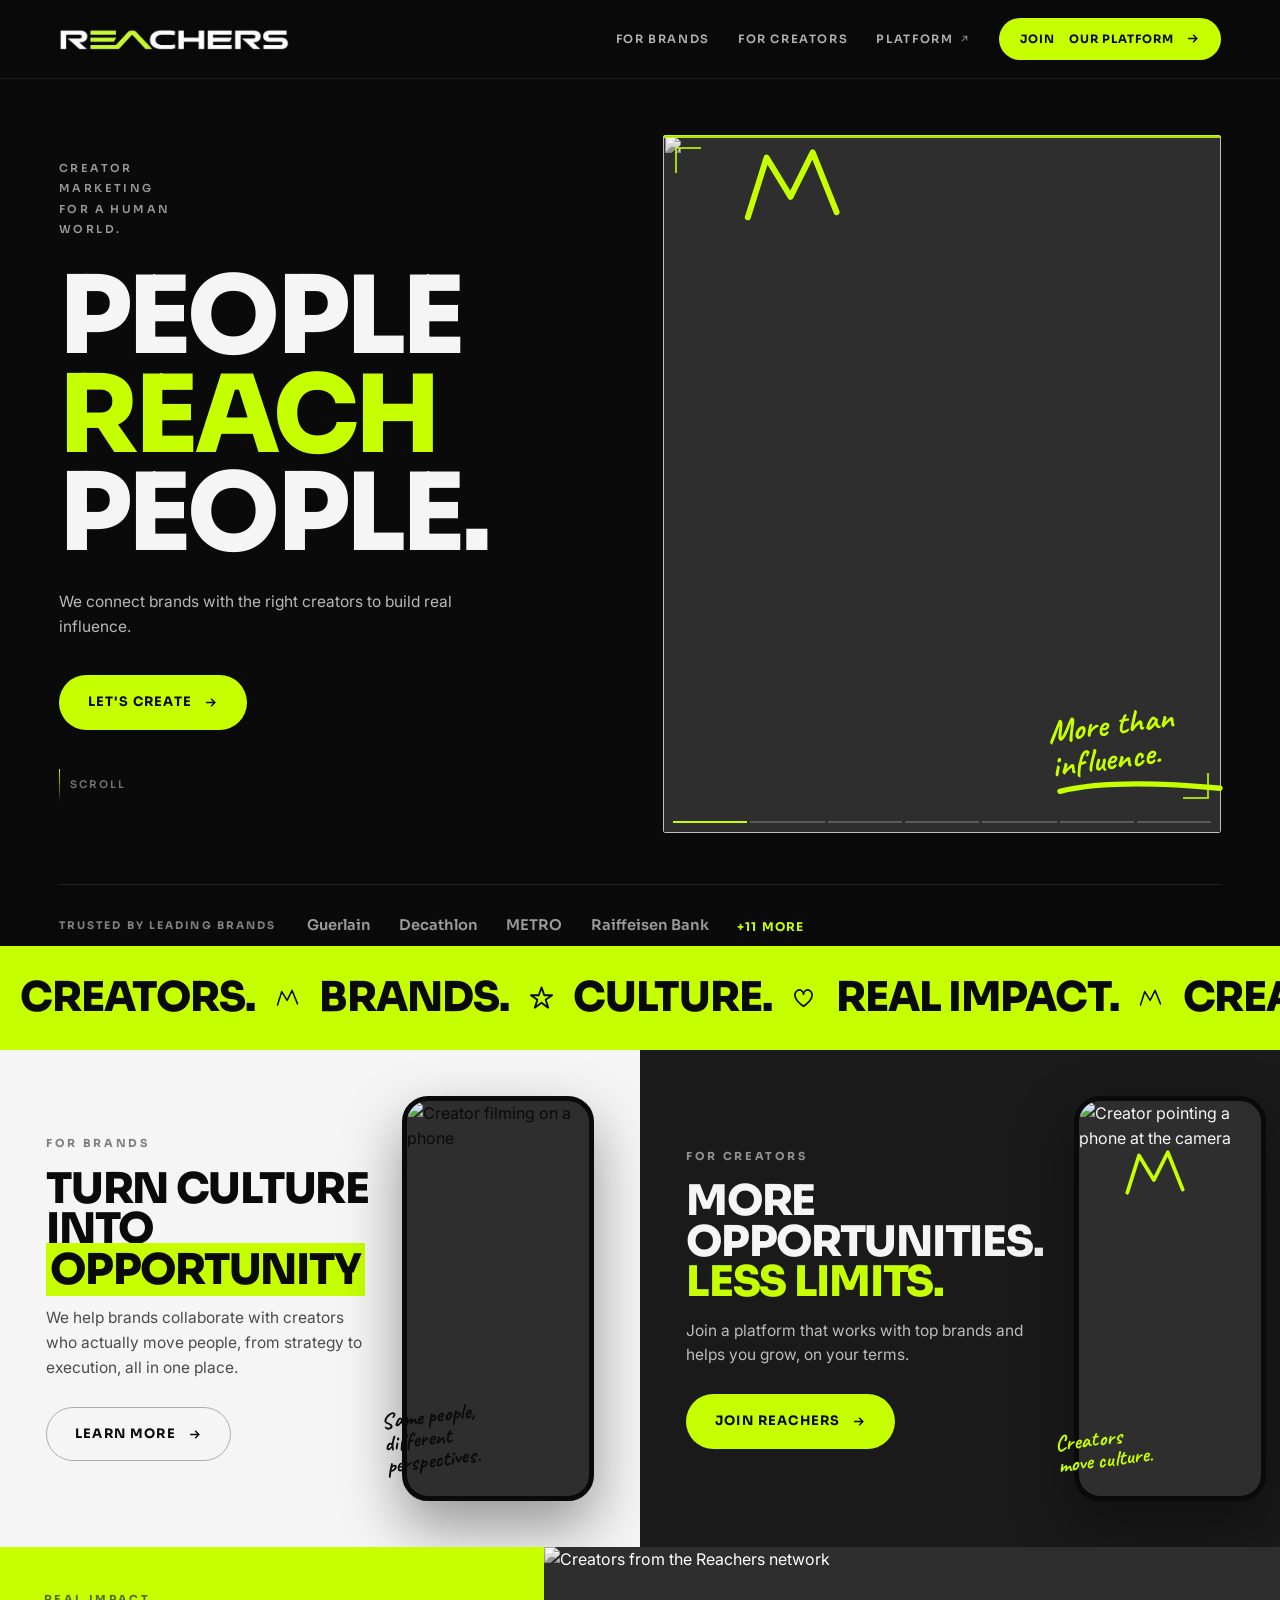
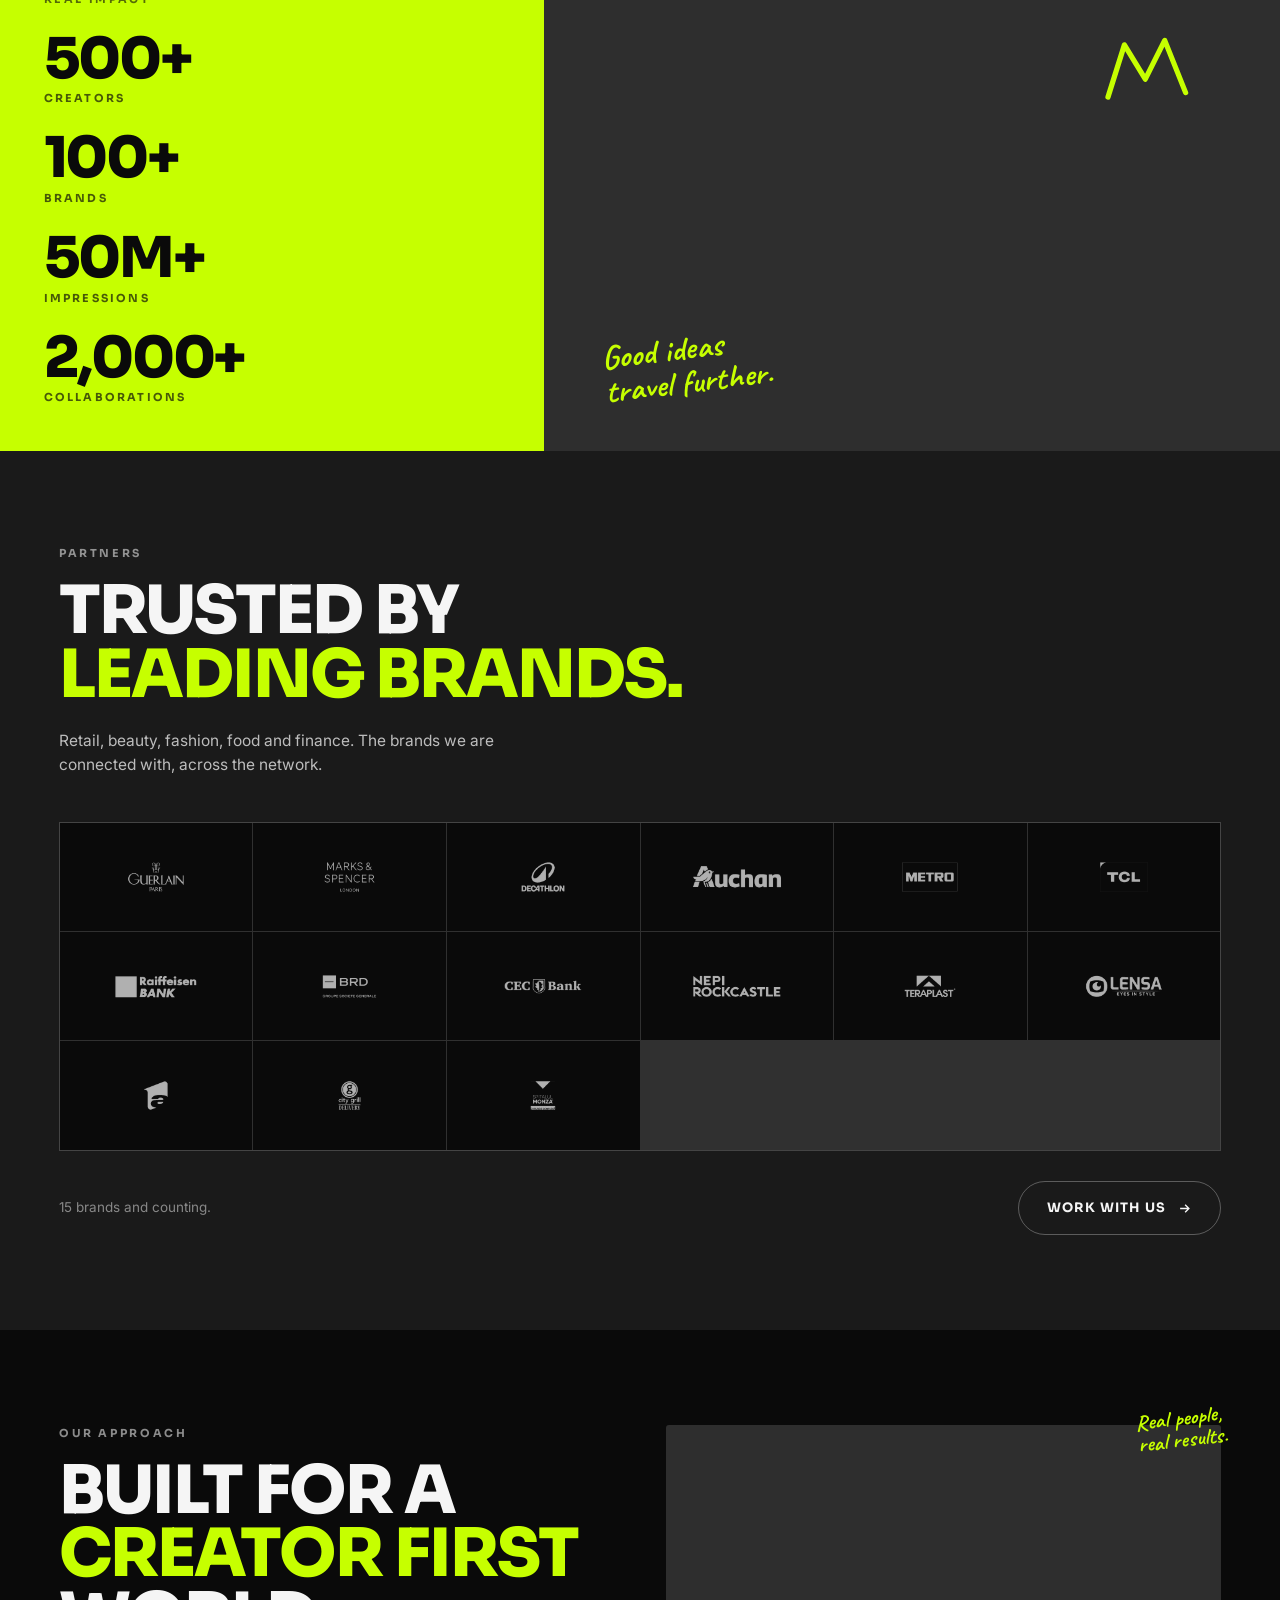
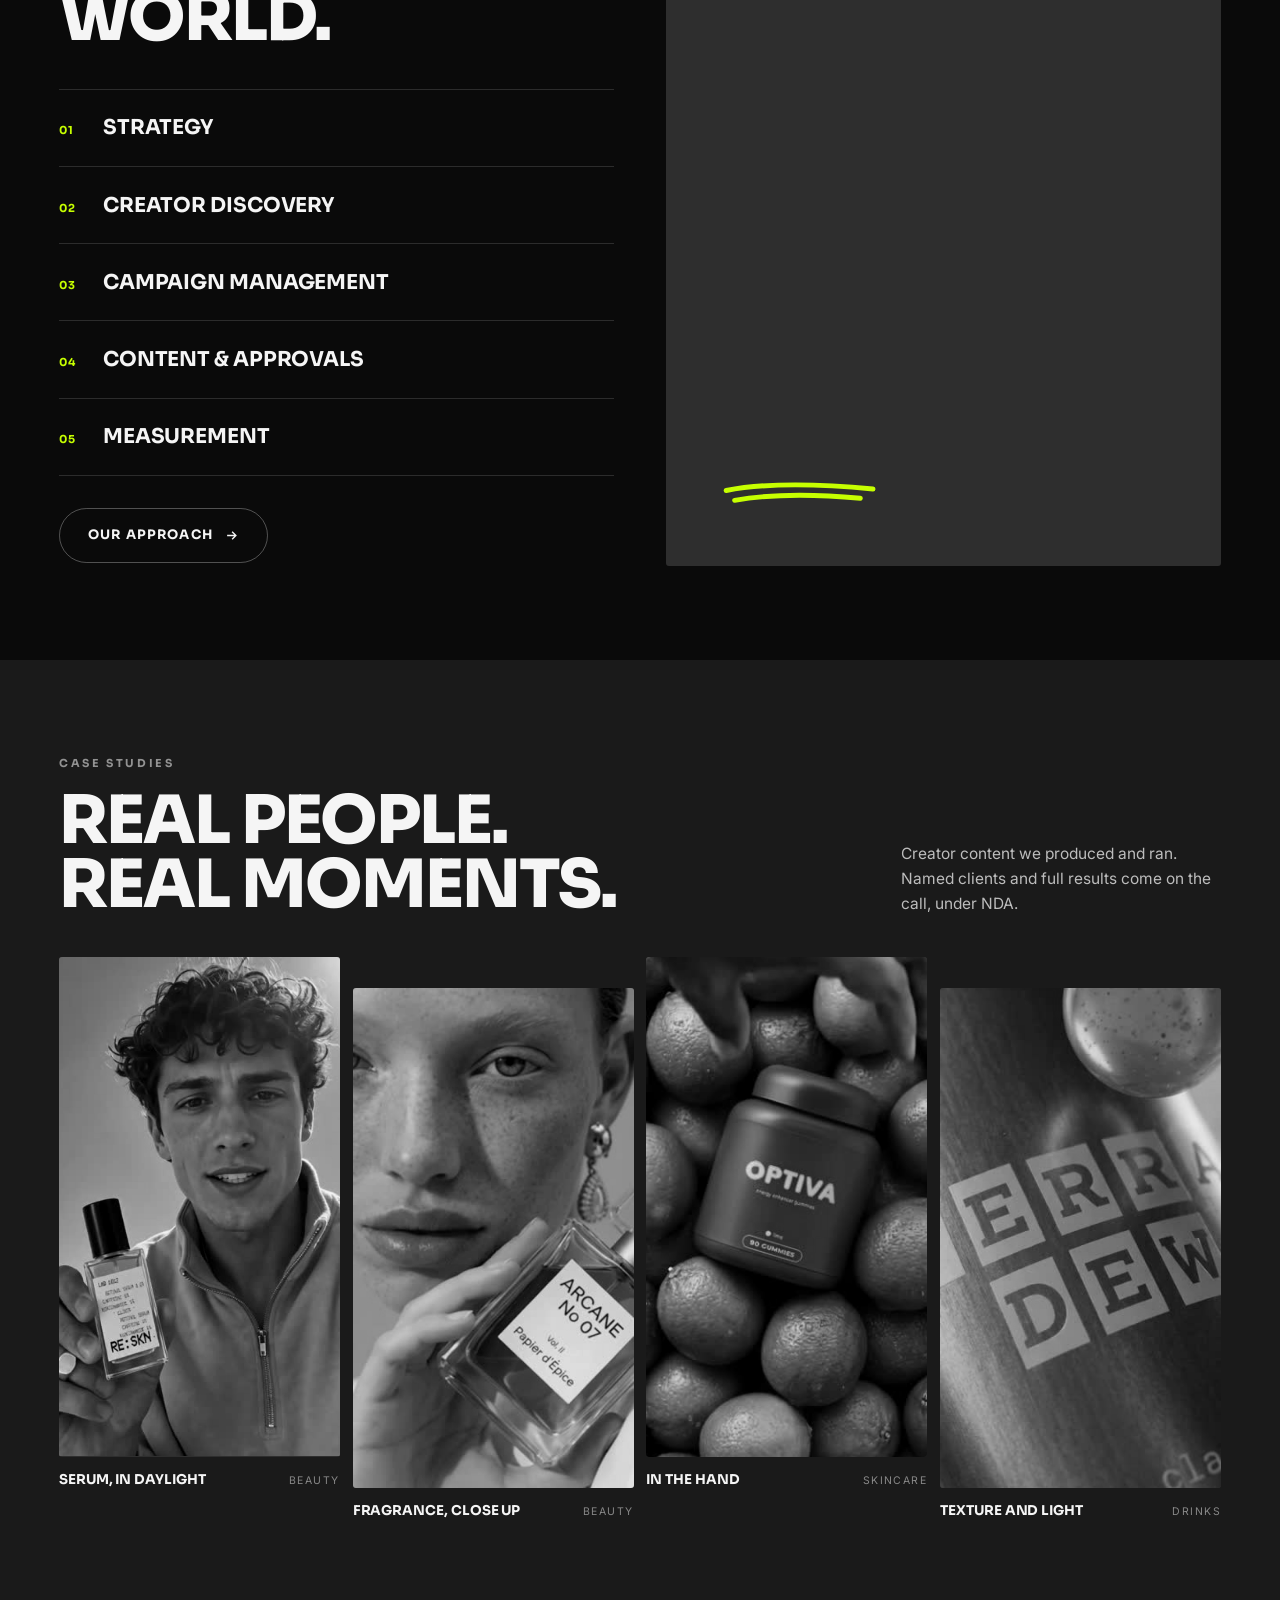
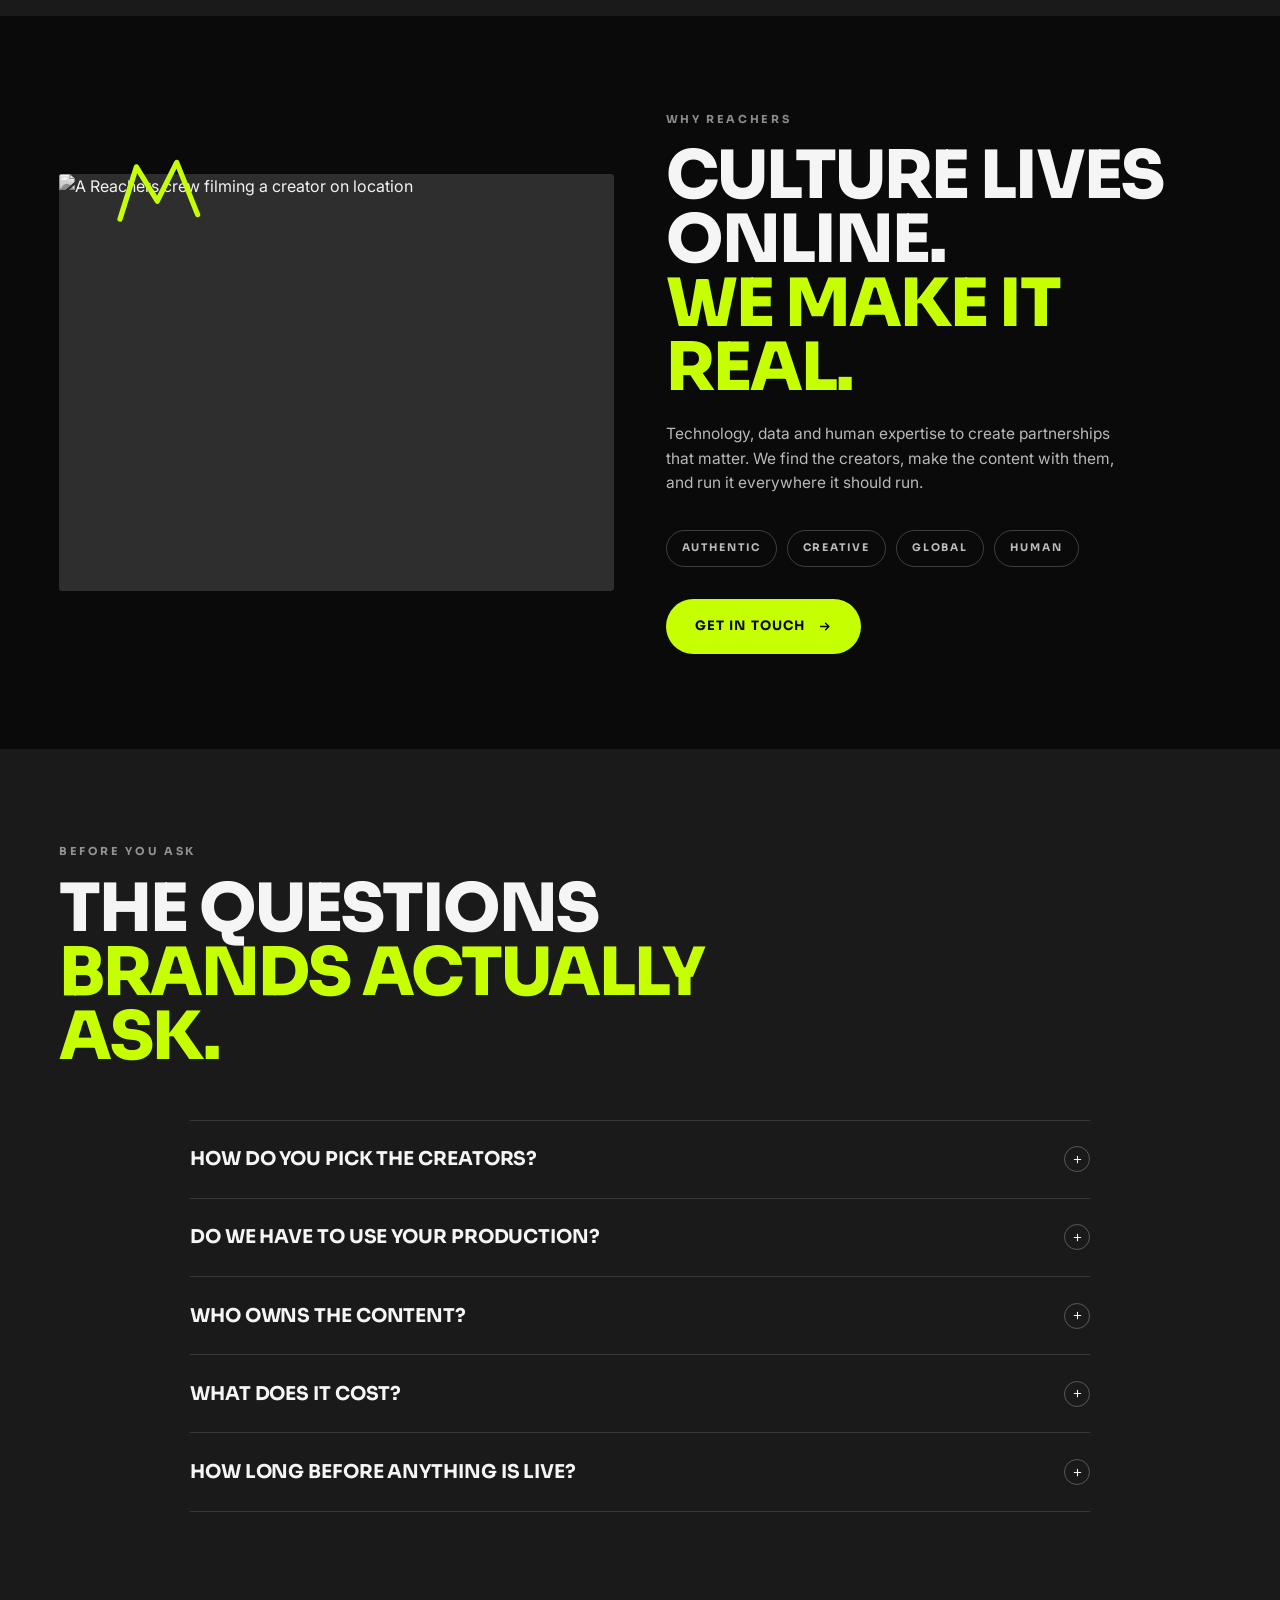
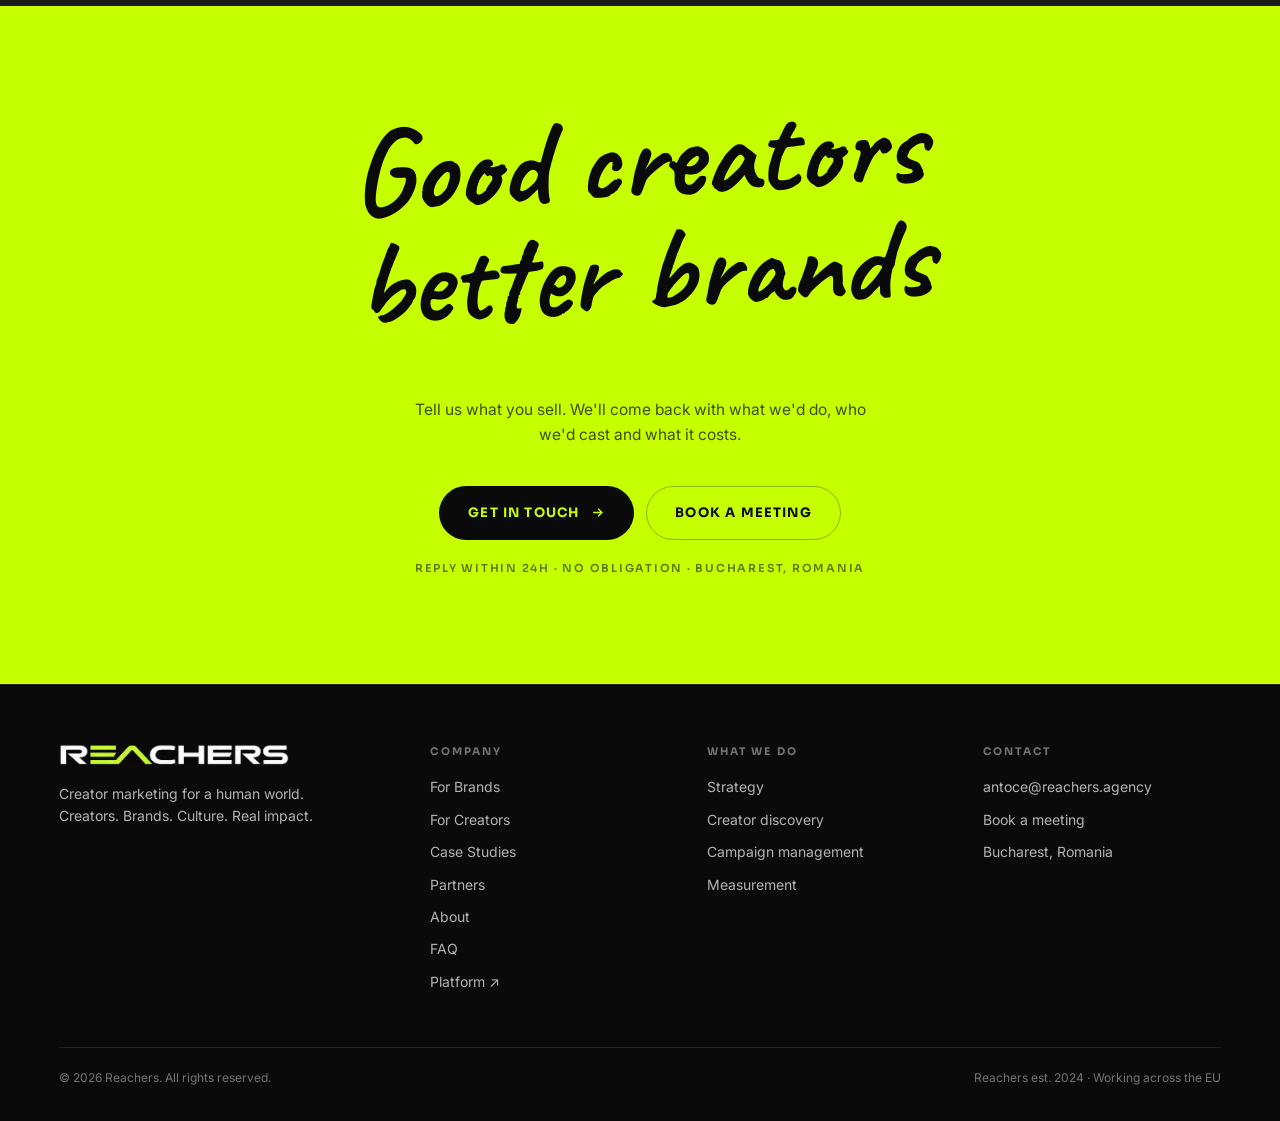
==== index.html @ daa705b2 "Add files via upload" ====
<!DOCTYPE html>
<html lang="en">
<head>
<meta charset="utf-8">
<meta name="viewport" content="width=device-width,initial-scale=1">
<title>Reachers: People Reach People</title>
<meta name="description" content="Creator marketing for a human world. We connect brands with the right creators to build real influence, from strategy to execution, all in one place.">

<link rel="icon" href="/favicon.ico" sizes="any">
<link rel="icon" href="assets/favicon-32.png" type="image/png" sizes="32x32">
<link rel="icon" href="assets/favicon-192.png" type="image/png" sizes="192x192">
<link rel="apple-touch-icon" href="assets/apple-touch-icon.png">
<meta name="theme-color" content="#0A0A0A">

<meta property="og:type" content="website">
<meta property="og:site_name" content="Reachers">
<meta property="og:url" content="https://reachers.agency/">
<meta property="og:title" content="Reachers: People Reach People">
<meta property="og:description" content="Creator marketing for a human world. We connect brands with the right creators to build real influence.">
<meta property="og:image" content="https://reachers.agency/assets/og-image.jpg">
<meta property="og:image:width" content="1200">
<meta property="og:image:height" content="630">
<meta name="twitter:card" content="summary_large_image">
<meta name="twitter:title" content="Reachers: People Reach People">
<meta name="twitter:description" content="Creator marketing for a human world. We connect brands with the right creators to build real influence.">
<meta name="twitter:image" content="https://reachers.agency/assets/og-image.jpg">

<link rel="preconnect" href="https://fonts.googleapis.com">
<link rel="preconnect" href="https://fonts.gstatic.com" crossorigin>
<link href="https://fonts.googleapis.com/css2?family=Sora:wght@400;600;700;800&family=Inter:wght@400;500;600&family=Caveat:wght@600;700&display=swap" rel="stylesheet">
<link rel="stylesheet" href="assets/reachers.css?v=4">
</head>
<body>

<a class="skip" href="#main">Skip to content</a>
<div class="prog" aria-hidden="true"><i></i></div>

<!-- hand-drawn marker marks, reused across the page -->
<svg width="0" height="0" aria-hidden="true" style="position:absolute">
  <defs>
    <symbol id="mk-crown" viewBox="0 0 120 90">
      <polyline points="8,84 30,14 58,60 84,8 112,78"/>
    </symbol>
    <symbol id="mk-under" viewBox="0 0 220 26">
      <path d="M6 16 C54 4 128 4 214 12"/>
    </symbol>
    <symbol id="mk-under2" viewBox="0 0 220 34">
      <path d="M6 12 C58 2 132 2 214 10"/>
      <path d="M18 26 C68 17 130 17 196 23"/>
    </symbol>
    <symbol id="mk-star" viewBox="0 0 100 100">
      <polyline points="50,6 62,40 96,40 68,60 79,94 50,73 21,94 32,60 4,40 38,40 50,6"/>
    </symbol>
    <symbol id="mk-heart" viewBox="0 0 110 100">
      <path d="M55 92 C10 62 6 32 24 18 C40 6 55 22 55 34 C55 22 70 6 86 18 C104 32 100 62 55 92Z"/>
    </symbol>
    <symbol id="mk-arrow" viewBox="0 0 120 70">
      <path d="M8 14 C40 6 86 16 108 50"/>
      <polyline points="88,44 110,52 102,30"/>
    </symbol>
    <symbol id="mk-circle" viewBox="0 0 120 110">
      <path d="M62 8 C22 8 8 34 10 58 C12 84 38 102 66 100 C96 98 112 74 110 50 C108 24 88 8 58 10"/>
    </symbol>
  </defs>
</svg>

<!-- ============================ header ============================ -->
<header class="nav">
  <div class="navin">
    <a href="index.html" aria-label="Reachers home">
      <img class="logo" src="assets/reachers-wordmark.png" alt="Reachers" width="1065" height="97">
    </a>
    <nav class="navlinks">
      <a href="influencer-marketing.html">For Brands</a>
      <a href="influencers.html">For Creators</a>
      <a class="plat" href="https://app.reachers.agency/studios" target="_blank" rel="noopener">Platform
        <svg viewBox="0 0 24 24" aria-hidden="true"><path d="M7 17 17 7M9 7h8v8"/></svg>
        <span class="sr">(opens the Reachers platform)</span></a>
      <a class="btn sm" href="https://app.reachers.agency/studios" target="_blank" rel="noopener">Join<span class="ctamore">&nbsp;our platform</span>
        <svg viewBox="0 0 24 24"><path d="M5 12h14M13 6l6 6-6 6"/></svg></a>
    </nav>
    <button class="burger" type="button" aria-label="Open menu" aria-expanded="false" data-menu-open>
      <span></span>
    </button>
  </div>
</header>

<!-- ============================ mobile menu ============================ -->
<div class="menu" id="menu" role="dialog" aria-modal="true" aria-label="Menu">
  <div class="menutop">
    <img class="logo" src="assets/reachers-wordmark.png" alt="Reachers" width="1065" height="97">
    <button class="menux" type="button" aria-label="Close menu" data-menu-close>&times;</button>
  </div>
  <nav class="menulinks">
    <a href="index.html" data-menu-close>Home</a>
    <a href="influencer-marketing.html">For Brands</a>
    <a href="influencers.html">For Creators</a>
    <a href="https://app.reachers.agency/studios" target="_blank" rel="noopener">Platform &#8599;</a>
  </nav>
  <div class="menufoot">
    <a class="btn" href="mailto:antoce@reachers.agency">Contact
      <svg viewBox="0 0 24 24"><path d="M5 12h14M13 6l6 6-6 6"/></svg></a>
    <a class="btn ghost" href="https://app.reachers.agency/studios" target="_blank" rel="noopener">Join our platform</a>
  </div>
</div>

<main id="main">

<!-- ============================ hero ============================ -->
<section class="sect hero">
  <div class="wrap">
    <div class="herogrid">

      <div>
        <div class="herostack">
          <p class="stack" data-r>Creator<br>marketing<br>for a human<br>world.</p>
        </div>

        <h1 class="h1 heroh" data-r>
          People<br><span class="grn">Reach</span><br>People.
        </h1>

        <p class="lede herolede" data-r>We connect brands with the right creators
          to build real influence.</p>

        <div class="btnrow herobtns" data-r>
          <a class="btn" href="mailto:antoce@reachers.agency">Let's create
            <svg viewBox="0 0 24 24"><path d="M5 12h14M13 6l6 6-6 6"/></svg></a>
        </div>

        <span class="cue" data-r data-rd="0.4" aria-hidden="true"><s></s>Scroll</span>
      </div>

      <div class="heromedia" data-r data-rd="0.12">
        <span class="scrib crown" style="--len:340">
          <svg><use href="#mk-crown"/></svg>
        </span>
        <div class="bw herofilm" id="herofilm" role="img"
             aria-label="Creators at work, filmed on the street and at home"></div>
        <span class="annot">
          <span class="hand">More than<br>influence.</span>
          <span class="scrib" style="position:relative;display:block;width:170px;height:20px;margin:2px 0 0 6px;--len:240">
            <svg><use href="#mk-under"/></svg>
          </span>
        </span>
      </div>

    </div>

    <div class="trust" data-r>
      <em>Trusted by leading brands</em>
      <div class="trustnames">
        <span>Guerlain</span><span>Decathlon</span><span>METRO</span><span>Raiffeisen Bank</span>
        <a href="#partners" style="color:var(--green);font-family:var(--sora);font-weight:700;
           font-size:12px;letter-spacing:.1em;text-transform:uppercase">+11 more</a>
      </div>
    </div>
  </div>
</section>

<!-- ============================ culture marquee ============================ -->
<div class="mq" aria-hidden="true">
  <div class="mqrow">
    <span class="mqset">
      <b>Creators.</b><i><svg viewBox="0 0 120 90"><use href="#mk-crown"/></svg></i>
      <b>Brands.</b><i><svg viewBox="0 0 100 100"><use href="#mk-star"/></svg></i>
      <b>Culture.</b><i><svg viewBox="0 0 110 100"><use href="#mk-heart"/></svg></i>
      <b>Real impact.</b><i><svg viewBox="0 0 120 90"><use href="#mk-crown"/></svg></i>
      <b>Creators.</b><i><svg viewBox="0 0 100 100"><use href="#mk-star"/></svg></i>
      <b>Brands.</b><i><svg viewBox="0 0 110 100"><use href="#mk-heart"/></svg></i>
      <b>Culture.</b><i><svg viewBox="0 0 120 90"><use href="#mk-crown"/></svg></i>
      <b>Real impact.</b><i><svg viewBox="0 0 100 100"><use href="#mk-star"/></svg></i>
    </span>
    <span class="mqset">
      <b>Creators.</b><i><svg viewBox="0 0 120 90"><use href="#mk-crown"/></svg></i>
      <b>Brands.</b><i><svg viewBox="0 0 100 100"><use href="#mk-star"/></svg></i>
      <b>Culture.</b><i><svg viewBox="0 0 110 100"><use href="#mk-heart"/></svg></i>
      <b>Real impact.</b><i><svg viewBox="0 0 120 90"><use href="#mk-crown"/></svg></i>
      <b>Creators.</b><i><svg viewBox="0 0 100 100"><use href="#mk-star"/></svg></i>
      <b>Brands.</b><i><svg viewBox="0 0 110 100"><use href="#mk-heart"/></svg></i>
      <b>Culture.</b><i><svg viewBox="0 0 120 90"><use href="#mk-crown"/></svg></i>
      <b>Real impact.</b><i><svg viewBox="0 0 100 100"><use href="#mk-star"/></svg></i>
    </span>
  </div>
</div>

<!-- ============================ for brands / for creators ============================ -->
<section class="split" id="services">

  <div class="splitcell on-light" data-r>
    <div>
      <p class="eyebrow">For brands</p>
      <h2 class="h2" style="margin-top:16px">Turn culture into<br><span class="mark">opportunity</span></h2>
      <p class="lede">We help brands collaborate with creators who actually move people,
        from strategy to execution, all in one place.</p>
      <div class="btnrow">
        <a class="btn ghost" href="influencer-marketing.html">Learn more
          <svg viewBox="0 0 24 24"><path d="M5 12h14M13 6l6 6-6 6"/></svg></a>
      </div>
    </div>
    <div class="phonewrap">
      <div class="phone">
        <img src="https://d8j0ntlcm91z4.cloudfront.net/user_3FrjhNeJIhfvKQwoPywwyseIzai/hf_20260917_222627_bd7686d3-b7ae-487f-ae4e-f24b4c065d78.png" alt="Creator filming on a phone" loading="lazy" width="1152" height="2048">
      </div>
      <span class="annot"><span class="hand sm dark">Same people,<br>different<br>perspectives.</span></span>
    </div>
  </div>

  <div class="splitcell on-char" data-r data-rd="0.1">
    <div>
      <p class="eyebrow">For creators</p>
      <h2 class="h2" style="margin-top:16px">More opportunities.<br><span class="grn">Less limits.</span></h2>
      <p class="lede">Join a platform that works with top brands and helps you grow,
        on your terms.</p>
      <div class="btnrow">
        <a class="btn" href="influencers.html">Join Reachers
          <svg viewBox="0 0 24 24"><path d="M5 12h14M13 6l6 6-6 6"/></svg></a>
      </div>
    </div>
    <div class="phonewrap">
      <div class="phone">
        <img src="https://d8j0ntlcm91z4.cloudfront.net/user_3FrjhNeJIhfvKQwoPywwyseIzai/hf_20260917_222628_268e10f6-35a3-4304-8eb8-6ee4a1a063a4.png" alt="Creator pointing a phone at the camera" loading="lazy" width="1152" height="2048">
        <span class="scrib" style="top:12%;left:24%;width:64px;height:48px;--len:340">
          <svg><use href="#mk-crown"/></svg>
        </span>
      </div>
      <span class="annot"><span class="hand sm">Creators<br>move culture.</span></span>
    </div>
  </div>

</section>

<!-- ============================ real impact ============================ -->
<section class="statsgrid" id="impact">
  <div class="statsblock" data-r>
    <p class="eyebrow" style="color:rgba(10,10,10,.6)">Real impact</p>
    <div class="stat"><b>500+</b><span>Creators</span></div>
    <div class="stat"><b>100+</b><span>Brands</span></div>
    <div class="stat"><b>50M+</b><span>Impressions</span></div>
    <div class="stat"><b>2,000+</b><span>Collaborations</span></div>
  </div>
  <div class="statsphoto" data-r data-rd="0.1">
    <div class="bw keep">
      <img src="https://d8j0ntlcm91z4.cloudfront.net/user_3FrjhNeJIhfvKQwoPywwyseIzai/hf_20260917_222628_7a00d906-fd19-4b13-ac14-804479e31ce5.png" alt="Creators from the Reachers network" loading="lazy" width="2048" height="1365">
    </div>
    <span class="scrib" style="top:16%;right:12%;width:clamp(70px,7vw,110px);height:80px;--len:340">
      <svg><use href="#mk-crown"/></svg>
    </span>
    <span class="annot" style="position:absolute;left:8%;bottom:10%;z-index:4">
      <span class="hand">Good ideas<br>travel further.</span>
    </span>
  </div>
</section>


<!-- ============================ partners ============================ -->
<section class="sect on-char" id="partners">
  <div class="wrap">
    <div style="max-width:68ch" data-r>
      <p class="eyebrow">Partners</p>
      <h2 class="h2" style="margin-top:16px">Trusted by<br><span class="grn">leading brands.</span></h2>
      <p class="lede" style="margin-top:22px">Retail, beauty, fashion, food and finance. The brands
        we are connected with, across the network.</p>
    </div>

    <div class="plogos" data-r data-rd="0.06">
      <div class="plogo"><img src="assets/logos/mono/brand4.png" alt="Guerlain" loading="lazy" width="420" height="120"></div>
      <div class="plogo"><img src="assets/logos/mono/brand3.png" alt="Marks &amp; Spencer" loading="lazy" width="420" height="120"></div>
      <div class="plogo"><img src="assets/logos/mono/brand15.png" alt="Decathlon" loading="lazy" width="420" height="120"></div>
      <div class="plogo"><img src="assets/logos/mono/brand0.png" alt="Auchan" loading="lazy" width="420" height="120"></div>
      <div class="plogo"><img src="assets/logos/mono/brand1.png" alt="METRO" loading="lazy" width="420" height="120"></div>
      <div class="plogo"><img src="assets/logos/mono/brand5.png" alt="TCL" loading="lazy" width="420" height="120"></div>
      <div class="plogo"><img src="assets/logos/mono/brand6.png" alt="Raiffeisen Bank" loading="lazy" width="420" height="120"></div>
      <div class="plogo"><img src="assets/logos/mono/brand7.png" alt="BRD" loading="lazy" width="420" height="120"></div>
      <div class="plogo"><img src="assets/logos/mono/brand8.png" alt="CEC Bank" loading="lazy" width="420" height="120"></div>
      <div class="plogo"><img src="assets/logos/mono/brand9.png" alt="NEPI Rockcastle" loading="lazy" width="420" height="120"></div>
      <div class="plogo"><img src="assets/logos/mono/brand10.png" alt="TeraPlast" loading="lazy" width="420" height="120"></div>
      <div class="plogo"><img src="assets/logos/mono/brand11.png" alt="Lensa" loading="lazy" width="420" height="120"></div>
      <div class="plogo"><img src="assets/logos/mono/brand14.png" alt="Antena 1" loading="lazy" width="420" height="120"></div>
      <div class="plogo"><img src="assets/logos/mono/brand13.png" alt="City Grill Delivery" loading="lazy" width="420" height="120"></div>
      <div class="plogo"><img src="assets/logos/mono/brand12.png" alt="Spitalul Monza" loading="lazy" width="420" height="120"></div>
    </div>

    <div class="pfoot" data-r>
      <span>15 brands and counting.</span>
      <a class="btn ghost" href="mailto:antoce@reachers.agency">Work with us
        <svg viewBox="0 0 24 24"><path d="M5 12h14M13 6l6 6-6 6"/></svg></a>
    </div>
  </div>
</section>

<!-- ============================ creator first world ============================ -->
<section class="sect" id="about">
  <div class="wrap svcgrid">
    <div data-r>
      <p class="eyebrow">Our approach</p>
      <h2 class="h2" style="margin-top:16px">Built for a<br><span class="grn">creator first</span><br>world.</h2>
      <ul class="svclist">
        <li><s>01</s>Strategy</li>
        <li><s>02</s>Creator discovery</li>
        <li><s>03</s>Campaign management</li>
        <li><s>04</s>Content &amp; approvals</li>
        <li><s>05</s>Measurement</li>
      </ul>
      <div class="btnrow" style="margin-top:32px">
        <a class="btn ghost" href="mailto:antoce@reachers.agency">Our approach
          <svg viewBox="0 0 24 24"><path d="M5 12h14M13 6l6 6-6 6"/></svg></a>
      </div>
    </div>
    <div class="svcmedia" data-r data-rd="0.12">
      <div class="bw">
        <video src="https://d8j0ntlcm91z4.cloudfront.net/user_3FrjhNeJIhfvKQwoPywwyseIzai/hf_20260918_065354_6e8d22bb-84f1-40ed-965d-2439ed342e98.mp4" poster="https://d8j0ntlcm91z4.cloudfront.net/user_3FrjhNeJIhfvKQwoPywwyseIzai/hf_20260917_222628_296ea57b-31de-400e-8586-9c0b990ba691.png" autoplay muted loop playsinline
               aria-label="Creator portrait"></video>
      </div>
      <span class="annot" style="position:absolute;right:-6px;top:-18px;z-index:4">
        <span class="hand sm">Real people,<br>real results.</span>
      </span>
      <span class="scrib" style="bottom:8%;left:8%;width:clamp(120px,14vw,200px);height:24px;--len:300">
        <svg><use href="#mk-under2"/></svg>
      </span>
    </div>
  </div>
</section>

<!-- ============================ work ============================ -->
<section class="sect on-char" id="work">
  <div class="wrap">
    <div class="wallhead">
      <div data-r>
        <p class="eyebrow">Case studies</p>
        <h2 class="h2" style="margin-top:16px">Real people.<br>Real moments.</h2>
      </div>
      <p class="lede" data-r style="max-width:32ch">Creator content we produced and ran.
        Named clients and full results come on the call, under NDA.</p>
    </div>

    <div class="wall">
      <div class="wcell" data-r>
        <div class="bw"><video src="assets/media/v3.mp4" poster="assets/media/v3.jpg" autoplay muted loop playsinline></video>
          <div class="wdetail"><ul>
            <li>One creator, filmed on her own phone</li>
            <li>Cut for Reels, TikTok and the product page</li>
            <li>Ran organic, then behind paid budget</li>
          </ul></div>
        </div>
        <div class="wmeta"><b>Serum, in daylight</b><span>Beauty</span></div>
      </div>
      <div class="wcell" data-r data-rd="0.06">
        <div class="bw"><video src="assets/media/v5.mp4" poster="assets/media/v5.jpg" autoplay muted loop playsinline></video>
          <div class="wdetail"><ul>
            <li>Studio pass for the hero product frames</li>
            <li>Paired with creator-shot lifestyle</li>
            <li>Stills pulled for the site and retail</li>
          </ul></div>
        </div>
        <div class="wmeta"><b>Fragrance, close up</b><span>Beauty</span></div>
      </div>
      <div class="wcell" data-r data-rd="0.12">
        <div class="bw"><video src="assets/media/v2.mp4" poster="assets/media/v2.jpg" autoplay muted loop playsinline></video>
          <div class="wdetail"><ul>
            <li>Close product handling, shot in one session</li>
            <li>Vertical master, re-cut four ways</li>
            <li>Used across paid social and PDP</li>
          </ul></div>
        </div>
        <div class="wmeta"><b>In the hand</b><span>Skincare</span></div>
      </div>
      <div class="wcell" data-r data-rd="0.18">
        <div class="bw"><video src="assets/media/v1.mp4" poster="assets/media/v1.jpg" autoplay muted loop playsinline></video>
          <div class="wdetail"><ul>
            <li>Macro texture pass, no talent needed</li>
            <li>Shot alongside the main creator day</li>
            <li>Fills the grid between creator drops</li>
          </ul></div>
        </div>
        <div class="wmeta"><b>Texture and light</b><span>Drinks</span></div>
      </div>
    </div>
  </div>
</section>

<!-- ============================ culture lives online ============================ -->
<section class="sect">
  <div class="wrap cultgrid">
    <div class="cultmedia" data-r>
      <div class="bw">
        <img src="https://d8j0ntlcm91z4.cloudfront.net/user_3FrjhNeJIhfvKQwoPywwyseIzai/hf_20260918_065403_1ffc7806-2037-418f-82f2-b814fd2c1c15.png" alt="A Reachers crew filming a creator on location" loading="lazy" width="2048" height="1536">
      </div>
      <span class="scrib" style="top:-22px;left:10%;width:clamp(70px,7vw,108px);height:76px;--len:340">
        <svg><use href="#mk-crown"/></svg>
      </span>
    </div>
    <div data-r data-rd="0.1">
      <p class="eyebrow">Why Reachers</p>
      <h2 class="h2" style="margin-top:16px">Culture lives online.<br><span class="grn">We make it real.</span></h2>
      <p class="lede" style="margin-top:22px">Technology, data and human expertise to create
        partnerships that matter. We find the creators, make the content with them, and run it
        everywhere it should run.</p>
      <div class="pillars">
        <span>Authentic</span><span>Creative</span><span>Global</span><span>Human</span>
      </div>
      <div class="btnrow" style="margin-top:32px">
        <a class="btn" href="mailto:antoce@reachers.agency">Get in touch
          <svg viewBox="0 0 24 24"><path d="M5 12h14M13 6l6 6-6 6"/></svg></a>
      </div>
    </div>
  </div>
</section>


<!-- ============================ faq ============================ -->
<section class="sect on-char" id="faq">
  <div class="wrap">
    <div style="max-width:70ch" data-r>
      <p class="eyebrow">Before you ask</p>
      <h2 class="h2" style="margin-top:16px">The questions<br><span class="grn">brands actually ask.</span></h2>
    </div>

    <div class="faq" data-r data-rd="0.08">
      <div class="faqi">
        <button class="faqq" type="button" aria-expanded="false" aria-controls="fa1" id="fq1">
          How do you pick the creators?
          <s><svg viewBox="0 0 24 24" aria-hidden="true"><path d="M12 5v14M5 12h14"/></svg></s>
        </button>
        <div class="faqa" id="fa1" role="region" aria-labelledby="fq1">
          <p>We start from your buyer, not from follower counts. We look at whose audience
          actually overlaps with the people you sell to, whether their content is somewhere your
          brand can sit comfortably, and what each one costs per person who genuinely watches.
          You see the shortlist and the reasoning before anything is booked.</p>
        </div>
      </div>

      <div class="faqi">
        <button class="faqq" type="button" aria-expanded="false" aria-controls="fa2" id="fq2">
          Do we have to use your production?
          <s><svg viewBox="0 0 24 24" aria-hidden="true"><path d="M12 5v14M5 12h14"/></svg></s>
        </button>
        <div class="faqa" id="fa2" role="region" aria-labelledby="fq2">
          <p>No. We will happily run a campaign against assets you already own. Most of the
          advantage comes from being able to shoot a replacement the same week something stops
          working, so brands that use both tend to move faster, but it is not a condition.</p>
        </div>
      </div>

      <div class="faqi">
        <button class="faqq" type="button" aria-expanded="false" aria-controls="fa3" id="fq3">
          Who owns the content?
          <s><svg viewBox="0 0 24 24" aria-hidden="true"><path d="M12 5v14M5 12h14"/></svg></s>
        </button>
        <div class="faqa" id="fa3" role="region" aria-labelledby="fq3">
          <p>You do. Usage rights are agreed with each creator up front and written into the
          booking, so you know exactly where and for how long you can run every asset. Nothing
          goes live without your approval.</p>
        </div>
      </div>

      <div class="faqi">
        <button class="faqq" type="button" aria-expanded="false" aria-controls="fa4" id="fq4">
          What does it cost?
          <s><svg viewBox="0 0 24 24" aria-hidden="true"><path d="M12 5v14M5 12h14"/></svg></s>
        </button>
        <div class="faqa" id="fa4" role="region" aria-labelledby="fq4">
          <p>It depends on the cast and the volume, so we do not publish a price list that would
          be wrong for most people. Creator fees are itemised rather than marked up quietly, and
          you see what each one costs. Tell us what you sell and roughly what you want to spend,
          and we will come back with a plan and a number.</p>
        </div>
      </div>

      <div class="faqi">
        <button class="faqq" type="button" aria-expanded="false" aria-controls="fa5" id="fq5">
          How long before anything is live?
          <s><svg viewBox="0 0 24 24" aria-hidden="true"><path d="M12 5v14M5 12h14"/></svg></s>
        </button>
        <div class="faqa" id="fa5" role="region" aria-labelledby="fq5">
          <p>Casting and contracting usually take the first stretch, filming follows quickly
          after that. The honest answer is that it depends on how fast approvals come back from
          your side, which is usually the real bottleneck. We will give you a dated plan on the
          call rather than a vague promise here.</p>
        </div>
      </div>
    </div>
  </div>
</section>

<!-- ============================ cta ============================ -->
<section class="cta">
  <div class="wrap" data-r>
    <span class="ctahand">Good creators<br>better brands</span>
    <span class="scrib" style="position:relative;display:block;width:min(340px,58vw);height:34px;
      margin:6px auto 0;--len:520">
      <svg><use href="#mk-under2"/></svg>
    </span>
    <p class="lede">Tell us what you sell. We'll come back with what we'd do, who we'd cast
      and what it costs.</p>
    <div class="btnrow">
      <a class="btn dark" href="mailto:antoce@reachers.agency">Get in touch
        <svg viewBox="0 0 24 24"><path d="M5 12h14M13 6l6 6-6 6"/></svg></a>
      <a class="btn ghost" style="color:#0A0A0A;border-color:rgba(10,10,10,.3)"
         href="https://calendar.app.google/AH6YUHjwGhJ7ru8NA" target="_blank" rel="noopener">Book a meeting</a>
    </div>
    <p class="ctafine">Reply within 24h &middot; No obligation &middot; Bucharest, Romania</p>
  </div>
</section>


</main>

<!-- ============================ footer ============================ -->
<footer class="foot">
  <div class="wrap">
    <div class="footgrid">
      <div class="footcol">
        <img class="logo" src="assets/reachers-wordmark.png" alt="Reachers" width="1065" height="97" style="margin-bottom:18px">
        <p style="max-width:32ch">Creator marketing for a human world. Creators. Brands.
          Culture. Real impact.</p>
      </div>
      <div class="footcol">
        <h5>Company</h5>
        <a href="influencer-marketing.html">For Brands</a>
        <a href="influencers.html">For Creators</a>
        <a href="#work">Case Studies</a>
        <a href="#partners">Partners</a>
        <a href="#about">About</a>
        <a href="#faq">FAQ</a>
        <a href="https://app.reachers.agency/studios" target="_blank" rel="noopener">Platform &#8599;</a>
      </div>
      <div class="footcol">
        <h5>What we do</h5>
        <a href="#about">Strategy</a>
        <a href="#about">Creator discovery</a>
        <a href="#about">Campaign management</a>
        <a href="#about">Measurement</a>
      </div>
      <div class="footcol">
        <h5>Contact</h5>
        <a href="mailto:antoce@reachers.agency">antoce@reachers.agency</a>
        <a href="https://calendar.app.google/AH6YUHjwGhJ7ru8NA" target="_blank" rel="noopener">Book a meeting</a>
        <p>Bucharest, Romania</p>
      </div>
    </div>
    <div class="footbot">
      <span>&copy; <span data-year>2026</span> Reachers. All rights reserved.</span>
      <span>Reachers est. 2024 &middot; Working across the EU</span>
    </div>
  </div>
</footer>

<script>
(function(){
  'use strict';
  var reduce=window.matchMedia('(prefers-reduced-motion:reduce)').matches;

  var y=document.querySelector('[data-year]');
  if(y) y.textContent=new Date().getFullYear();

  /* ---------- helper: trap tab inside a container ---------- */
  function trap(box,e){
    var f=box.querySelectorAll('a[href],button:not([disabled]),video[controls],[tabindex]:not([tabindex="-1"])');
    if(!f.length) return;
    var first=f[0],last=f[f.length-1];
    if(e.shiftKey && document.activeElement===first){ e.preventDefault(); last.focus(); }
    else if(!e.shiftKey && document.activeElement===last){ e.preventDefault(); first.focus(); }
  }

  /* ---------- mobile menu ---------- */
  var menu=document.getElementById('menu'), menuOpener=null;
  function setMenu(open){
    if(!menu) return;
    menu.classList.toggle('open',open);
    document.body.style.overflow=open?'hidden':'';
    var b=document.querySelector('[data-menu-open]');
    if(b) b.setAttribute('aria-expanded',String(open));
    if(open){ menuOpener=document.activeElement; var l=menu.querySelector('a'); if(l) l.focus(); }
    else if(menuOpener){ menuOpener.focus(); menuOpener=null; }
  }

  /* ---------- FAQ accordion ---------- */
  function toggleFaq(btn){
    var panel=document.getElementById(btn.getAttribute('aria-controls'));
    if(!panel) return;
    var open=btn.getAttribute('aria-expanded')==='true';
    btn.setAttribute('aria-expanded',String(!open));
    if(reduce){ panel.style.height=open?'0px':'auto'; return; }
    if(open){
      panel.style.height=panel.scrollHeight+'px';
      requestAnimationFrame(function(){panel.style.height='0px'});
    }else{
      panel.style.height=panel.scrollHeight+'px';
      panel.addEventListener('transitionend',function h(){
        panel.style.height='auto'; panel.removeEventListener('transitionend',h);
      });
    }
  }

  /* ---------- one delegated click handler ---------- */
  document.addEventListener('click',function(e){
    if(e.target.closest('[data-menu-open]'))  return setMenu(true);
    if(e.target.closest('[data-menu-close]')) return setMenu(false);
    var fq=e.target.closest('.faqq');
    if(fq) return toggleFaq(fq);
  });

  document.addEventListener('keydown',function(e){
    if(e.key==='Escape'){
      if(menu && menu.classList.contains('open')) return setMenu(false);
    }
    if(e.key==='Tab'){
      if(menu && menu.classList.contains('open')) return trap(menu,e);
    }
  });


  /* ---------- hero film: seven clips cut in the browser ----------
     Higgsfield's CDN refuses server side download, so the sequence could not be
     flattened into one mp4. Each shot is its own <video>, parked on the second
     where the moment actually reads. Only the current clip and the next one are
     ever given preload, and the whole thing stops when the hero leaves the
     viewport, so the cost stays close to a single looping file. ---------- */
  (function(){
    var box = document.getElementById('herofilm');
    if(!box) return;

    var CDN = 'https://d8j0ntlcm91z4.cloudfront.net/user_3FrjhNeJIhfvKQwoPywwyseIzai/';
    var POSTER = CDN + 'hf_20260918_073745_89392dd8-7ccb-4af0-a276-a1832141d928.png';

    /* in = where in the 4s clip the moment lands. hold = how long it stays up. */
    var SHOTS = [
      {f:'hf_20260918_073314_dbd8acb1-d7ad-4467-adab-8e30326e3a58.mp4', in:1.20, hold:0.70},
      {f:'hf_20260918_073314_1690f2a7-43d6-4324-b39a-4ecfacbdf77b.mp4', in:1.40, hold:0.65},
      {f:'hf_20260918_073314_c603f97b-15e7-432a-8f18-dcaf4988fff0.mp4', in:1.50, hold:0.60},
      {f:'hf_20260918_073314_1af7be41-d272-4144-97fe-30efb1e48b26.mp4', in:1.30, hold:0.70},
      {f:'hf_20260918_073314_83e8bf42-c6d4-43e1-917d-3e8dd9bbea14.mp4', in:1.50, hold:0.75},
      {f:'hf_20260918_073314_12151755-acb7-4d06-b194-79c7d43db824.mp4', in:1.40, hold:0.60},
      {f:'hf_20260918_073314_48b5da07-afe4-4291-bb94-a6131c937629.mp4', in:1.60, hold:0.70}
    ];

    var poster = new Image();
    poster.className = 'hfposter';
    poster.src = POSTER;
    poster.alt = '';
    poster.setAttribute('aria-hidden','true');
    box.appendChild(poster);

    var flash = document.createElement('div'); flash.className = 'hfflash'; box.appendChild(flash);
    var bar   = document.createElement('div'); bar.className   = 'hfbar';   box.appendChild(bar);
    ['tl','br'].forEach(function(c){
      var d = document.createElement('div'); d.className = 'hfcorner ' + c; box.appendChild(d);
    });

    var vids = SHOTS.map(function(s, i){
      var v = document.createElement('video');
      v.muted = true; v.playsInline = true; v.loop = false;
      v.setAttribute('muted',''); v.setAttribute('playsinline','');
      v.preload = i < 2 ? 'auto' : 'none';
      v.setAttribute('aria-hidden','true');
      v.src = CDN + s.f;
      box.appendChild(v);
      return v;
    });

    var ticks = document.createElement('div'); ticks.className = 'hfticks';
    ticks.setAttribute('aria-hidden','true');
    SHOTS.forEach(function(){
      var i = document.createElement('i'); i.appendChild(document.createElement('b')); ticks.appendChild(i);
    });
    box.appendChild(ticks);
    var tickEls = [].slice.call(ticks.children);

    if(window.matchMedia('(prefers-reduced-motion:reduce)').matches) return;  /* poster only */

    var idx = 0, timer = null, running = false, inView = false;

    function warm(n){
      var v = vids[n % vids.length];
      if(v.preload !== 'auto'){ v.preload = 'auto'; v.load(); }
    }

    function show(n){
      idx = n % vids.length;
      var s = SHOTS[idx], v = vids[idx];

      vids.forEach(function(o){ if(o !== v){ o.classList.remove('live'); o.pause(); } });

      try{ v.currentTime = s.in; }catch(e){}
      v.classList.add('live');
      var p = v.play(); if(p && p.catch) p.catch(function(){});

      tickEls.forEach(function(t, i){ t.classList.toggle('done', i <= idx); });

      flash.classList.remove('hit');
      void flash.offsetWidth;            /* force reflow so the animation re-runs */
      flash.classList.add('hit');

      warm(idx + 1);                     /* never more than one clip ahead */
      clearTimeout(timer);
      timer = setTimeout(function(){ show(idx + 1); }, s.hold * 1000);
    }

    function start(){
      if(running) return;
      running = true;
      show(0);
    }

    /* Hold the poster until a frame has actually been painted. Dropping it the
       moment the sequence starts leaves a grey box on a slow connection. */
    vids[0].addEventListener('playing', function(){ box.classList.add('rolling'); }, {once:true});
    vids[0].addEventListener('loadeddata', function(){ box.classList.add('rolling'); }, {once:true});
    function stop(){
      if(!running) return;
      running = false;
      clearTimeout(timer);
      vids.forEach(function(v){ v.pause(); });
    }

    if('IntersectionObserver' in window){
      new IntersectionObserver(function(entries){
        entries.forEach(function(x){
          inView = x.isIntersecting;
          (inView && !document.hidden) ? start() : stop();
        });
      }, {threshold:.2}).observe(box);
    }else{
      inView = true;
      start();
    }

    /* A backgrounded tab throttles timers, so the cuts drift out of sync. Stop
       on the way out and pick it up again on the way back in. The observer will
       not fire a second time on its own, because nothing about the intersection
       changed while the tab was away, so the restart has to happen here. */
    document.addEventListener('visibilitychange', function(){
      document.hidden ? stop() : (inView && start());
    });
  })();

  /* ---------- partner logos: swap a wordmark for real art once it exists ---------- */
  [].slice.call(document.querySelectorAll('.plogo[data-logo]')).forEach(function(tile){
    var src=tile.getAttribute('data-logo');
    var probe=new Image();
    probe.onload=function(){
      var name=(tile.querySelector('b')||{}).textContent||'';
      tile.innerHTML='';
      probe.alt=name; probe.loading='lazy';
      tile.appendChild(probe);
    };
    probe.src=src;   /* if it 404s we simply keep the wordmark */
  });

  /* ---------- scroll progress ---------- */
  var bar=document.querySelector('.prog i');
  if(bar){
    var ticking=false;
    window.addEventListener('scroll',function(){
      if(ticking) return;
      ticking=true;
      requestAnimationFrame(function(){
        var h=document.documentElement.scrollHeight-window.innerHeight;
        bar.style.transform='scaleX('+(h>0?Math.min(window.scrollY/h,1):0)+')';
        ticking=false;
      });
    },{passive:true});
  }

  /* ---------- reveal ---------- */
  var els=[].slice.call(document.querySelectorAll('[data-r]'));
  if(reduce||!('IntersectionObserver' in window)){
    els.forEach(function(el){el.classList.add('on')});
  }else{
    els.forEach(function(el){
      var d=el.getAttribute('data-rd');
      if(d) el.style.transitionDelay=d+'s';
    });
    var io=new IntersectionObserver(function(entries){
      entries.forEach(function(en){
        if(en.isIntersecting){ en.target.classList.add('on'); io.unobserve(en.target); }
      });
    },{rootMargin:'0px 0px -7% 0px',threshold:.05});
    els.forEach(function(el){io.observe(el)});
  }

  /* ---------- pause offscreen video ---------- */
  if('IntersectionObserver' in window){
    var vio=new IntersectionObserver(function(entries){
      entries.forEach(function(en){
        var v=en.target;
        if(en.isIntersecting){ var pp=v.play(); if(pp&&pp.catch) pp.catch(function(){}); }
        else v.pause();
      });
    },{rootMargin:'160px'});
    [].slice.call(document.querySelectorAll('video')).forEach(function(v){vio.observe(v)});
  }
})();
</script>
</body>
</html>
---- assets/reachers.css ----
/* ==========================================================================
   REACHERS — brand stylesheet
   Built to the rebrand moodboard: Electric Green, Deep Black, Sora + Inter,
   black & white photography with neon marker annotation.
   ========================================================================== */

*{box-sizing:border-box}

:root{
  /* core palette */
  --green:#C6FF00;
  --black:#0A0A0A;
  --charcoal:#1A1A1A;
  --graphite:#2E2E2E;
  --off:#F5F5F5;

  /* accents */
  --yellow:#FFF500;
  --pink:#FF2095;
  --blue:#00E5FF;

  /* type */
  --sora:'Sora',system-ui,sans-serif;
  --inter:'Inter',system-ui,sans-serif;
  --hand:'Caveat','Comic Sans MS',cursive;

  --gut:clamp(18px,4.6vw,72px);
  --maxw:1440px;
  --e:cubic-bezier(.16,1,.3,1);
}

html{scroll-behavior:smooth;-webkit-text-size-adjust:100%}
body{
  margin:0;background:var(--black);color:var(--off);
  font-family:var(--inter);font-size:16px;line-height:1.6;
  -webkit-font-smoothing:antialiased;overflow-x:hidden;
}
img,video,svg{display:block;max-width:100%}
a{color:inherit;text-decoration:none}
::selection{background:var(--green);color:var(--black)}

.wrap{max-width:var(--maxw);margin:0 auto;padding:0 var(--gut)}
.sr{position:absolute;width:1px;height:1px;overflow:hidden;clip:rect(0 0 0 0);white-space:nowrap}

/* ==========================================================================
   TYPE
   ========================================================================== */
.h1{font-family:var(--sora);font-weight:800;text-transform:uppercase;
  font-size:clamp(40px,8.4vw,124px);line-height:.92;letter-spacing:-.035em;margin:0}
.h2{font-family:var(--sora);font-weight:800;text-transform:uppercase;
  font-size:clamp(30px,5.2vw,74px);line-height:.96;letter-spacing:-.03em;margin:0}
.h3{font-family:var(--sora);font-weight:700;text-transform:uppercase;
  font-size:clamp(22px,2.8vw,40px);line-height:1;letter-spacing:-.025em;margin:0}
.h4{font-family:var(--sora);font-weight:700;text-transform:uppercase;
  font-size:clamp(17px,1.5vw,22px);line-height:1.12;letter-spacing:-.01em;margin:0}
.lede{font-size:clamp(15.5px,1.15vw,18px);line-height:1.6;margin:0;max-width:46ch;
  color:rgba(245,245,245,.74)}
.on-light .lede{color:rgba(10,10,10,.72)}

/* stacked micro label, e.g. CREATOR / MARKETING / FOR A / HUMAN / WORLD. */
.stack{font-family:var(--sora);font-weight:600;font-size:11px;letter-spacing:.22em;
  text-transform:uppercase;line-height:1.85;color:rgba(245,245,245,.6);margin:0}
.on-light .stack{color:rgba(10,10,10,.55)}

.eyebrow{font-family:var(--sora);font-weight:700;font-size:11px;letter-spacing:.24em;
  text-transform:uppercase;color:rgba(245,245,245,.55);margin:0}
.on-light .eyebrow{color:rgba(10,10,10,.5)}

.grn{color:var(--green)}

/* highlighter, as used on OPPORTUNITY in the moodboard */
.mark{position:relative;color:var(--black);padding:0 .1em;
  background:var(--green);box-decoration-break:clone;-webkit-box-decoration-break:clone}

/* handwritten marker annotation */
.hand{font-family:var(--hand);font-weight:700;color:var(--green);
  font-size:clamp(22px,2.6vw,38px);line-height:1.02;transform:rotate(-7deg);
  display:inline-block;letter-spacing:.01em}
.hand.sm{font-size:clamp(17px,1.7vw,24px)}
.hand.dark{color:var(--black)}

/* ==========================================================================
   SCRIBBLES — hand-drawn marks laid over photography
   ========================================================================== */
.scrib{position:absolute;pointer-events:none;color:var(--green);z-index:3}
/* the marks are <use> references, and <use> builds a shadow tree that outside
   descendant selectors cannot reach. so the paint has to be set here on <svg>
   and inherited inwards: fill/stroke/stroke-width/dash are all inherited. */
.scrib svg{
  width:100%;height:100%;overflow:visible;
  fill:none;stroke:currentColor;stroke-width:7;
  stroke-linecap:round;stroke-linejoin:round;
  stroke-dasharray:var(--len,400);stroke-dashoffset:var(--len,400);
}
[data-r].on .scrib svg,.scrib.draw svg{animation:draw .9s var(--e) forwards}
@keyframes draw{to{stroke-dashoffset:0}}

/* ==========================================================================
   BUTTONS
   ========================================================================== */
.btn{
  display:inline-flex;align-items:center;gap:11px;
  font-family:var(--sora);font-weight:700;font-size:13px;
  letter-spacing:.09em;text-transform:uppercase;
  padding:16px 28px;border-radius:100px;border:1.5px solid transparent;
  background:var(--green);color:var(--black);
  transition:transform .2s var(--e),background .2s,color .2s,border-color .2s;
  cursor:pointer;
}
.btn:hover{transform:translateY(-2px)}
.btn svg{width:15px;height:15px;stroke:currentColor;stroke-width:2.2;fill:none}
.btn.ghost{background:transparent;color:var(--off);border-color:rgba(245,245,245,.3)}
.btn.ghost:hover{border-color:var(--green);color:var(--green)}
.on-light .btn.ghost{color:var(--black);border-color:rgba(10,10,10,.3)}
.on-light .btn.ghost:hover{border-color:var(--black)}
.btn.dark{background:var(--black);color:var(--green)}
.btn.sm{padding:11px 20px;font-size:11.5px}
.btnrow{display:flex;gap:12px;flex-wrap:wrap;align-items:center}

/* play / showreel */
.play{display:inline-flex;align-items:center;gap:14px;font-family:var(--sora);
  font-weight:700;font-size:12px;letter-spacing:.14em;text-transform:uppercase;cursor:pointer}
.play i{width:46px;height:46px;border-radius:50%;border:1.5px solid rgba(245,245,245,.3);
  display:grid;place-items:center;transition:border-color .22s,background .22s}
.play:hover i{border-color:var(--green);background:var(--green)}
.play i svg{width:13px;height:13px;fill:currentColor;transition:fill .22s}
.play:hover i svg{fill:var(--black)}

/* ==========================================================================
   HEADER
   ========================================================================== */
.nav{position:sticky;top:0;z-index:80;background:rgba(10,10,10,.82);
  backdrop-filter:blur(16px);-webkit-backdrop-filter:blur(16px);
  border-bottom:1px solid rgba(245,245,245,.08)}
.navin{display:flex;align-items:center;justify-content:space-between;gap:20px;
  height:78px;max-width:var(--maxw);margin:0 auto;padding:0 var(--gut)}
.logo{height:21px;width:auto}
.navlinks{display:flex;align-items:center;gap:clamp(16px,2.2vw,34px)}
.navlinks a:not(.btn){font-family:var(--sora);font-weight:600;font-size:11.5px;
  letter-spacing:.14em;text-transform:uppercase;color:rgba(245,245,245,.72);
  transition:color .2s}
.navlinks a:not(.btn):hover{color:var(--green)}
.burger{display:none;width:44px;height:44px;border:0;background:transparent;
  cursor:pointer;padding:0;place-items:center}
.burger span{display:block;width:22px;height:2px;background:var(--off);
  position:relative;transition:background .2s}
.burger span::before,.burger span::after{content:'';position:absolute;left:0;
  width:22px;height:2px;background:var(--off);transition:transform .25s var(--e)}
.burger span::before{top:-7px}
.burger span::after{top:7px}
@media(max-width:920px){
  .navlinks{display:none}
  .burger{display:grid}
}

/* full-screen menu */
.menu{position:fixed;inset:0;z-index:90;background:var(--charcoal);
  display:grid;grid-template-rows:auto 1fr auto;padding:0;
  opacity:0;visibility:hidden;transition:opacity .3s,visibility .3s}
.menu.open{opacity:1;visibility:visible}
.menutop{display:flex;align-items:center;justify-content:space-between;
  height:78px;padding:0 var(--gut);border-bottom:1px solid rgba(245,245,245,.1)}
.menux{width:44px;height:44px;border:0;background:transparent;color:var(--off);
  cursor:pointer;font-size:26px;line-height:1;display:grid;place-items:center}
.menulinks{display:flex;flex-direction:column;justify-content:center;gap:4px;
  padding:0 var(--gut)}
.menulinks a{font-family:var(--sora);font-weight:700;font-size:clamp(26px,7vw,42px);
  text-transform:uppercase;letter-spacing:-.02em;padding:9px 0;
  border-bottom:1px solid rgba(245,245,245,.08);transition:color .2s,padding-left .2s}
.menulinks a:hover{color:var(--green);padding-left:10px}
.menufoot{padding:24px var(--gut) 34px;display:flex;flex-wrap:wrap;gap:18px;
  align-items:center;justify-content:space-between;border-top:1px solid rgba(245,245,245,.1)}
.social{display:flex;gap:14px}
.social a{width:40px;height:40px;border-radius:50%;border:1px solid rgba(245,245,245,.2);
  display:grid;place-items:center;transition:border-color .2s,background .2s}
.social a:hover{border-color:var(--green);background:var(--green);color:var(--black)}
.social svg{width:17px;height:17px;fill:currentColor}

/* ==========================================================================
   SECTION SHELLS
   ========================================================================== */
.sect{padding:clamp(56px,7.4vw,130px) 0;position:relative}
.sect-tight{padding:clamp(40px,5vw,84px) 0}
.on-light{background:var(--off);color:var(--black)}
.on-green{background:var(--green);color:var(--black)}
.on-char{background:var(--charcoal)}

/* ==========================================================================
   MEDIA — black & white treatment with neon on top
   ========================================================================== */
.bw{position:relative;overflow:hidden;background:var(--graphite)}
.bw video,.bw img{width:100%;height:100%;object-fit:cover;
  filter:grayscale(1) contrast(1.08) brightness(.95);
  transition:filter .6s var(--e),transform .8s var(--e)}
 /* stills are already monochrome, so hover lifts contrast and scale rather
    than revealing colour that isn't there */
.bw:hover video,.bw:hover img{filter:grayscale(1) contrast(1.16) brightness(1);transform:scale(1.03)}
.bw.keep video,.bw.keep img{filter:grayscale(1) contrast(1.08)}

/* ==========================================================================
   HERO
   ========================================================================== */
.hero{position:relative;padding:clamp(34px,4.4vw,64px) 0 0}
.herogrid{display:grid;grid-template-columns:1fr 1fr;gap:clamp(24px,3.6vw,64px);
  align-items:center}
@media(max-width:980px){.herogrid{grid-template-columns:1fr;gap:30px}}
.herostack{display:flex;gap:26px;align-items:flex-start}
.heroh{margin-top:clamp(20px,2.2vw,30px)}
.herolede{margin-top:clamp(18px,2vw,26px)}
.herobtns{margin-top:clamp(24px,2.8vw,36px)}

.heromedia{position:relative}
.heromedia .bw{aspect-ratio:4/5;border-radius:3px}
@media(max-width:980px){.heromedia .bw{aspect-ratio:1/1}}
/* crown scribble above the subject's head */
.heromedia .crown{top:-26px;left:14%;width:clamp(74px,8vw,124px);height:auto}
.heromedia .annot{position:absolute;right:-4px;bottom:34px;z-index:4;text-align:left}

/* trusted-by strip under the hero */
.trust{margin-top:clamp(34px,4vw,58px);padding:22px 0 0;
  border-top:1px solid rgba(245,245,245,.1);
  display:flex;align-items:center;gap:clamp(16px,2.4vw,36px);flex-wrap:wrap}
.trust em{font-style:normal;font-family:var(--sora);font-weight:700;font-size:10.5px;
  letter-spacing:.2em;text-transform:uppercase;color:rgba(245,245,245,.5);flex:0 0 auto}
.trustnames{display:flex;align-items:center;gap:clamp(14px,2.2vw,32px);flex-wrap:wrap}
.trustnames span{font-family:var(--sora);font-weight:600;font-size:clamp(13px,1.15vw,16px);
  color:rgba(245,245,245,.62);transition:color .2s}
.trustnames span:hover{color:var(--off)}

/* ==========================================================================
   MARQUEE
   ========================================================================== */
.mq{overflow:hidden;background:var(--green);color:var(--black);
  padding:clamp(12px,1.5vw,20px) 0}
.mqrow{display:flex;width:max-content;animation:mqm 30s linear infinite}
.mq:hover .mqrow{animation-play-state:paused}
.mqset{display:flex;align-items:center;flex:0 0 auto}
.mqset b{font-family:var(--sora);font-weight:800;text-transform:uppercase;
  font-size:clamp(20px,3.2vw,44px);letter-spacing:-.025em;
  padding:0 clamp(12px,1.6vw,26px);white-space:nowrap}
.mqset i{width:clamp(16px,1.8vw,26px);height:clamp(16px,1.8vw,26px);flex:0 0 auto}
.mqset i svg{width:100%;height:100%;fill:none;stroke:var(--black);stroke-width:8;
  stroke-linecap:round;stroke-linejoin:round}
@keyframes mqm{from{transform:translateX(0)}to{transform:translateX(-50%)}}

/* ==========================================================================
   SPLIT — for brands / for creators
   ========================================================================== */
.split{display:grid;grid-template-columns:1fr 1fr;gap:0}
@media(max-width:920px){.split{grid-template-columns:1fr}}
.splitcell{padding:clamp(30px,3.6vw,60px);position:relative;overflow:hidden;
  display:grid;grid-template-columns:1fr auto;gap:clamp(18px,2.4vw,34px);align-items:center}
@media(max-width:1180px){.splitcell{grid-template-columns:1fr;gap:26px}}
.splitcell .h2{font-size:clamp(26px,3.3vw,46px)}
.splitcell .lede{margin-top:16px;max-width:38ch}
.splitcell .btnrow{margin-top:26px}
.splitcell .annot{margin-top:18px}

/* phone frame */
.phone{width:clamp(150px,15vw,208px);aspect-ratio:9/19;border-radius:26px;
  border:5px solid var(--black);overflow:hidden;position:relative;
  box-shadow:0 26px 60px rgba(0,0,0,.4);background:var(--graphite);flex:0 0 auto}
.on-light .phone{border-color:var(--black)}
.phone video{width:100%;height:100%;object-fit:cover;filter:grayscale(1) contrast(1.08)}
.phone .scrib{z-index:4}
.phonewrap{position:relative;justify-self:center}
.phonewrap .annot{position:absolute;left:-18px;bottom:26px;z-index:5}
@media(max-width:1180px){.phonewrap{justify-self:start}}

/* ==========================================================================
   STATS
   ========================================================================== */
.statsgrid{display:grid;grid-template-columns:.85fr 1.15fr;gap:0}
@media(max-width:920px){.statsgrid{grid-template-columns:1fr}}
.statsblock{background:var(--green);color:var(--black);
  padding:clamp(28px,3.4vw,54px);display:grid;align-content:center;gap:clamp(16px,2vw,28px)}
.stat b{display:block;font-family:var(--sora);font-weight:800;
  font-size:clamp(34px,4.4vw,66px);line-height:.88;letter-spacing:-.04em}
.stat span{display:block;font-family:var(--sora);font-weight:700;font-size:11px;
  letter-spacing:.2em;text-transform:uppercase;margin-top:7px;color:rgba(10,10,10,.68)}
.statsphoto{position:relative;min-height:320px}
.statsphoto .bw{position:absolute;inset:0}

/* ==========================================================================
   SERVICES
   ========================================================================== */
.svcgrid{display:grid;grid-template-columns:1fr 1fr;gap:clamp(28px,4vw,72px);align-items:start}
@media(max-width:920px){.svcgrid{grid-template-columns:1fr;gap:30px}}
.svclist{margin:clamp(26px,3vw,40px) 0 0;padding:0;list-style:none;
  border-top:1px solid rgba(245,245,245,.14)}
.svclist li{display:flex;align-items:baseline;gap:18px;padding:clamp(15px,1.7vw,22px) 0;
  border-bottom:1px solid rgba(245,245,245,.14);
  font-family:var(--sora);font-weight:700;text-transform:uppercase;
  font-size:clamp(15px,1.6vw,22px);letter-spacing:-.005em;
  transition:padding-left .3s var(--e),color .2s}
.svclist li:hover{padding-left:12px;color:var(--green)}
.svclist li s{text-decoration:none;font-size:11px;letter-spacing:.14em;
  color:var(--green);font-weight:700;flex:0 0 auto;width:26px}
.svcmedia{position:relative}
.svcmedia .bw{aspect-ratio:3/4;border-radius:3px}

/* ==========================================================================
   WORK WALL
   ========================================================================== */
.wallhead{display:flex;justify-content:space-between;align-items:flex-end;gap:24px;
  flex-wrap:wrap;margin-bottom:clamp(26px,3.2vw,46px)}
.wall{display:grid;grid-template-columns:repeat(4,1fr);gap:clamp(8px,1vw,14px)}
@media(max-width:900px){.wall{grid-template-columns:repeat(2,1fr)}}
.wcell{position:relative}
.wcell .bw{aspect-ratio:9/16;border-radius:3px}
.wcell:nth-child(even){margin-top:clamp(14px,2.4vw,40px)}
.wmeta{margin-top:12px;display:flex;justify-content:space-between;gap:10px;align-items:baseline}
.wmeta b{font-family:var(--sora);font-weight:700;font-size:13.5px;text-transform:uppercase;
  letter-spacing:-.005em}
.wmeta span{font-size:10.5px;letter-spacing:.14em;text-transform:uppercase;
  color:rgba(245,245,245,.5)}

/* ==========================================================================
   ABOUT / CULTURE
   ========================================================================== */
.cultgrid{display:grid;grid-template-columns:1fr 1fr;gap:clamp(26px,4vw,70px);align-items:center}
@media(max-width:920px){.cultgrid{grid-template-columns:1fr;gap:30px}}
.cultmedia{position:relative}
.cultmedia .bw{aspect-ratio:4/3;border-radius:3px}
.pillars{display:flex;flex-wrap:wrap;gap:10px;margin-top:clamp(24px,2.8vw,34px)}
.pillars span{font-family:var(--sora);font-weight:700;font-size:10.5px;letter-spacing:.18em;
  text-transform:uppercase;padding:9px 15px;border-radius:100px;
  border:1px solid rgba(245,245,245,.22);color:rgba(245,245,245,.75)}

/* ==========================================================================
   CTA
   ========================================================================== */
.cta{background:var(--green);color:var(--black);text-align:center;
  padding:clamp(56px,7.4vw,130px) 0;position:relative;overflow:hidden}
.ctahand{font-family:var(--hand);font-weight:700;color:var(--black);
  font-size:clamp(44px,9.4vw,140px);line-height:.94;transform:rotate(-3deg);
  display:block;margin:0 auto}
.cta .lede{margin:clamp(22px,2.4vw,32px) auto 0;color:rgba(10,10,10,.72);text-align:center}
.cta .btnrow{justify-content:center;margin-top:clamp(26px,3vw,38px)}
.ctafine{margin-top:20px;font-family:var(--sora);font-weight:600;font-size:11px;
  letter-spacing:.16em;text-transform:uppercase;color:rgba(10,10,10,.55)}

/* ==========================================================================
   FOOTER
   ========================================================================== */
.foot{background:var(--black);padding:clamp(40px,4.6vw,70px) 0 34px;
  border-top:1px solid rgba(245,245,245,.1)}
.footgrid{display:grid;grid-template-columns:1.4fr 1fr 1fr 1fr;gap:clamp(22px,3vw,44px)}
@media(max-width:900px){.footgrid{grid-template-columns:1fr 1fr}}
@media(max-width:560px){.footgrid{grid-template-columns:1fr}}
.footcol h5{font-family:var(--sora);font-weight:700;font-size:10.5px;letter-spacing:.2em;
  text-transform:uppercase;color:rgba(245,245,245,.45);margin:0 0 16px}
.footcol a,.footcol p{display:block;font-size:14px;color:rgba(245,245,245,.72);
  margin:0 0 10px;transition:color .2s}
.footcol a:hover{color:var(--green)}
.footbot{margin-top:clamp(30px,3.4vw,48px);padding-top:20px;
  border-top:1px solid rgba(245,245,245,.1);display:flex;justify-content:space-between;
  gap:14px;flex-wrap:wrap;font-size:12px;color:rgba(245,245,245,.45)}

/* ==========================================================================
   REVEAL
   ========================================================================== */
[data-r]{opacity:0;transform:translateY(24px);
  transition:opacity .75s var(--e),transform .75s var(--e)}
[data-r].on{opacity:1;transform:none}

@media(prefers-reduced-motion:reduce){
  [data-r]{opacity:1;transform:none;transition:none}
  .mqrow{animation:none}
  .scrib svg{stroke-dashoffset:0;animation:none}
  .bw video,.bw img{transition:none}
  .btn:hover{transform:none}
  html{scroll-behavior:auto}
}

/* ==========================================================================
   UX LAYER
   Accessibility, jump-link behaviour, and the interactive components that
   the first build stubbed out.
   ========================================================================== */

/* ---------- jump links must clear the sticky header ---------- */
:root{--navh:78px}
[id]{scroll-margin-top:calc(var(--navh) + 18px)}

/* ---------- visible keyboard focus, everywhere ---------- */
:where(a,button,[tabindex],summary,input,textarea):focus-visible{
  outline:3px solid var(--green);outline-offset:3px;border-radius:4px;
}
.on-green :where(a,button):focus-visible,
.on-light :where(a,button):focus-visible{outline-color:var(--black)}

/* ---------- skip link ---------- */
.skip{
  position:absolute;left:12px;top:-60px;z-index:200;
  background:var(--green);color:var(--black);
  font-family:var(--sora);font-weight:700;font-size:13px;
  padding:12px 20px;border-radius:0 0 10px 10px;
  transition:top .2s var(--e);
}
.skip:focus{top:0}

/* ---------- scroll progress ---------- */
.prog{position:fixed;top:0;left:0;height:3px;width:100%;z-index:100;
  background:transparent;pointer-events:none}
.prog i{display:block;height:100%;width:0;background:var(--green);
  transform-origin:left;transition:width .08s linear}

/* ---------- hero scroll cue ---------- */
.cue{display:inline-flex;align-items:center;gap:10px;margin-top:clamp(26px,3vw,40px);
  font-family:var(--sora);font-weight:600;font-size:10.5px;letter-spacing:.2em;
  text-transform:uppercase;color:rgba(245,245,245,.45)}
.cue s{text-decoration:none;display:block;width:1px;height:34px;
  background:linear-gradient(var(--green),transparent);animation:cuedrop 2s var(--e) infinite}
@keyframes cuedrop{0%{opacity:0;transform:scaleY(.3)}40%{opacity:1}100%{opacity:0;transform:scaleY(1)}}

/* ---------- case study cards: real hover detail ---------- */
.wcell{cursor:default}
.wcell .bw{position:relative}
.wdetail{
  position:absolute;inset:auto 0 0 0;z-index:4;
  padding:18px 16px 16px;
  background:linear-gradient(transparent,rgba(10,10,10,.92) 42%);
  transform:translateY(12px);opacity:0;
  transition:opacity .35s var(--e),transform .35s var(--e);
}
.wcell:hover .wdetail,.wcell:focus-within .wdetail{opacity:1;transform:none}
.wdetail ul{margin:0;padding:0;list-style:none;display:grid;gap:5px}
.wdetail li{font-size:11.5px;line-height:1.35;color:rgba(245,245,245,.82);
  padding-left:14px;position:relative}
.wdetail li::before{content:'';position:absolute;left:0;top:7px;
  width:6px;height:1.5px;background:var(--green)}
@media(hover:none){
  .wdetail{opacity:1;transform:none;
    background:linear-gradient(transparent,rgba(10,10,10,.94) 48%)}
}

/* ---------- FAQ ---------- */
.faq{max-width:900px;margin:clamp(30px,4vw,54px) auto 0;
  border-top:1px solid rgba(245,245,245,.14)}
.faqi{border-bottom:1px solid rgba(245,245,245,.14)}
.faqq{
  width:100%;background:none;border:0;cursor:pointer;color:var(--off);
  display:flex;align-items:center;justify-content:space-between;gap:20px;
  padding:clamp(18px,2vw,26px) 0;text-align:left;
  font-family:var(--sora);font-weight:700;text-transform:uppercase;
  font-size:clamp(14px,1.5vw,19px);letter-spacing:-.005em;
  transition:color .2s;
}
.faqq:hover{color:var(--green)}
.faqq s{text-decoration:none;flex:0 0 auto;width:26px;height:26px;border-radius:50%;
  border:1.5px solid rgba(245,245,245,.28);display:grid;place-items:center;
  transition:transform .3s var(--e),border-color .2s,background .2s}
.faqq s::before,.faqq s::after{content:'';position:absolute;background:currentColor}
.faqq s svg{width:11px;height:11px;fill:none;stroke:currentColor;stroke-width:2.4;
  stroke-linecap:round}
.faqq[aria-expanded="true"] s{transform:rotate(45deg);background:var(--green);
  border-color:var(--green);color:var(--black)}
.faqa{overflow:hidden;height:0;transition:height .34s var(--e)}
.faqa p{margin:0 0 clamp(18px,2vw,26px);max-width:68ch;font-size:15px;
  line-height:1.62;color:rgba(245,245,245,.72)}

/* ---------- showreel modal ---------- */
.reel[hidden]{display:none}
.reel{position:fixed;inset:0;z-index:120;display:grid;place-items:center;
  padding:clamp(14px,3vw,40px);
  background:rgba(6,6,8,.92);backdrop-filter:blur(10px);-webkit-backdrop-filter:blur(10px);
  opacity:0;visibility:hidden;transition:opacity .28s,visibility .28s}
.reel.open{opacity:1;visibility:visible}
.reelbox{position:relative;width:min(420px,88vw);aspect-ratio:9/16;
  background:#000;border-radius:6px;overflow:hidden;
  transform:scale(.96);transition:transform .34s var(--e)}
.reel.open .reelbox{transform:none}
.reelbox video{width:100%;height:100%;object-fit:cover;filter:grayscale(1) contrast(1.08)}
.reelx{position:absolute;top:calc(-1 * clamp(38px,5vw,52px));right:0;
  width:40px;height:40px;border-radius:50%;border:1.5px solid rgba(245,245,245,.3);
  background:transparent;color:var(--off);font-size:22px;line-height:1;cursor:pointer;
  display:grid;place-items:center;transition:border-color .2s,background .2s,color .2s}
.reelx:hover{border-color:var(--green);background:var(--green);color:var(--black)}
.reelnav{position:absolute;left:0;right:0;bottom:0;z-index:3;
  display:flex;gap:6px;padding:14px}
.reelnav b{flex:1;height:3px;border-radius:2px;background:rgba(245,245,245,.28);
  cursor:pointer;transition:background .2s}
.reelnav b.on{background:var(--green)}
.reelcap{position:absolute;left:0;right:0;bottom:30px;z-index:3;padding:0 16px;
  font-family:var(--sora);font-weight:700;font-size:12px;letter-spacing:.1em;
  text-transform:uppercase;color:var(--off);text-shadow:0 2px 12px rgba(0,0,0,.7)}

/* ---------- trusted-by, a little more presence ---------- */
.trustnames span{
  padding:7px 0;border-bottom:1px solid transparent;
  transition:color .2s,border-color .2s}
.trustnames span:hover{border-bottom-color:var(--green)}

@media(prefers-reduced-motion:reduce){
  .cue s{animation:none}
  .faqa{transition:none}
  .reelbox{transition:none}
  .wdetail{transition:none}
}

/* ==========================================================================
   PARTNERS
   Mixed grid: brands we hold logo art for sit as marks, the rest as
   wordmarks. Uniform tiles keep the two kinds reading as one set.
   ========================================================================== */
.plogos{
  display:grid;grid-template-columns:repeat(6,1fr);gap:1px;
  background:rgba(245,245,245,.1);
  border:1px solid rgba(245,245,245,.1);
  margin-top:clamp(28px,3.4vw,46px);
}
@media(max-width:1100px){.plogos{grid-template-columns:repeat(4,1fr)}}
@media(max-width:760px){.plogos{grid-template-columns:repeat(3,1fr)}}
@media(max-width:460px){.plogos{grid-template-columns:repeat(2,1fr)}}

.plogo{
  background:var(--black);aspect-ratio:16/9;
  display:grid;place-items:center;padding:clamp(12px,1.6vw,22px);
  position:relative;transition:background .25s var(--e);
}
.plogo:hover{background:var(--charcoal)}
.plogo img{
  max-width:86%;max-height:64%;width:auto;height:auto;object-fit:contain;
  opacity:.68;transition:opacity .25s var(--e),transform .3s var(--e);
}
.plogo:hover img{opacity:1;transform:scale(1.04)}
.plogo b{
  font-family:var(--sora);font-weight:700;
  font-size:clamp(12px,1.15vw,16px);letter-spacing:-.01em;
  color:rgba(245,245,245,.68);text-align:center;line-height:1.2;
  transition:color .25s var(--e),transform .3s var(--e);
}
.plogo:hover b{color:var(--off);transform:scale(1.04)}
/* a hairline of brand green on hover, so the grid feels alive */
.plogo::after{
  content:'';position:absolute;left:0;right:0;bottom:0;height:2px;
  background:var(--green);transform:scaleX(0);transform-origin:left;
  transition:transform .3s var(--e);
}
.plogo:hover::after{transform:scaleX(1)}

.pfoot{
  margin-top:clamp(20px,2.4vw,30px);
  display:flex;gap:18px;flex-wrap:wrap;align-items:baseline;
  justify-content:space-between;
}
.pfoot span{font-size:13.5px;color:rgba(245,245,245,.5)}

/* nav platform link, marked as leaving the site */
.plat{display:inline-flex;align-items:center;gap:6px}
.plat svg{width:11px;height:11px;fill:none;stroke:currentColor;stroke-width:2.4;
  stroke-linecap:round;stroke-linejoin:round;opacity:.7}
.plat:hover svg{opacity:1}

@media(prefers-reduced-motion:reduce){
  .plogo img,.plogo b,.plogo::after{transition:none}
  .plogo:hover img,.plogo:hover b{transform:none}
}

/* ==========================================================================
   HERO FILM  (Cut & Signal)
   Seven clips sequenced in the browser. The CDN blocks server-side download,
   so there is no single stitched mp4: each clip is its own <video>, parked on
   its in-point and revealed on cue. Only the current and next clip are ever
   allowed to buffer, so the hero does not drag the whole reel down on first
   paint, and playback stops entirely once the hero scrolls away.
   ========================================================================== */
.herofilm video,.herofilm img.hfposter{
  position:absolute;inset:0;width:100%;height:100%;object-fit:cover;
  filter:grayscale(1) contrast(1.12) brightness(.96);
}
.herofilm video{opacity:0;transition:none}
.herofilm video.live{opacity:1}
.herofilm img.hfposter{z-index:1;transition:opacity .45s var(--e)}
.herofilm.rolling img.hfposter{opacity:0}
.herofilm:hover video{transform:none}   /* the .bw zoom would fight the cuts */

/* one tick per shot, doubling as a quiet progress read */
.hfticks{position:absolute;left:0;right:0;bottom:0;z-index:6;
  display:flex;gap:3px;padding:10px}
.hfticks i{flex:1;height:2px;background:rgba(245,245,245,.22);overflow:hidden}
.hfticks i b{display:block;height:100%;width:0;background:var(--green)}
.hfticks i.done b{width:100%}

/* --- acid green interventions --- */
/* a light leak at the frame edge, never a wash over the subject: the people
   stay black and white, the colour only ever touches the border */
.hfflash{position:absolute;inset:0;z-index:4;opacity:0;pointer-events:none;
  background:radial-gradient(120% 90% at 50% 50%,
    transparent 52%, rgba(198,255,0,.30) 88%, rgba(198,255,0,.62) 100%)}
.hfflash.hit{animation:hfflash .14s ease-out 1}
@keyframes hfflash{0%{opacity:1}100%{opacity:0}}

.hfbar{position:absolute;left:0;right:0;height:3px;z-index:4;top:0;
  background:var(--green);opacity:.85;pointer-events:none;
  animation:hfbar 2.4s linear infinite}
@keyframes hfbar{0%{top:-2%}100%{top:102%}}

.hfcorner{position:absolute;z-index:4;width:26px;height:26px;
  border:2px solid var(--green);pointer-events:none;opacity:.8}
.hfcorner.tl{top:12px;left:12px;border-right:0;border-bottom:0}
.hfcorner.br{bottom:34px;right:12px;border-left:0;border-top:0}

@media(prefers-reduced-motion:reduce){
  .herofilm video{display:none}
  .herofilm img.hfposter{opacity:1!important}
  .hfbar,.hfflash,.hfticks{display:none}
}
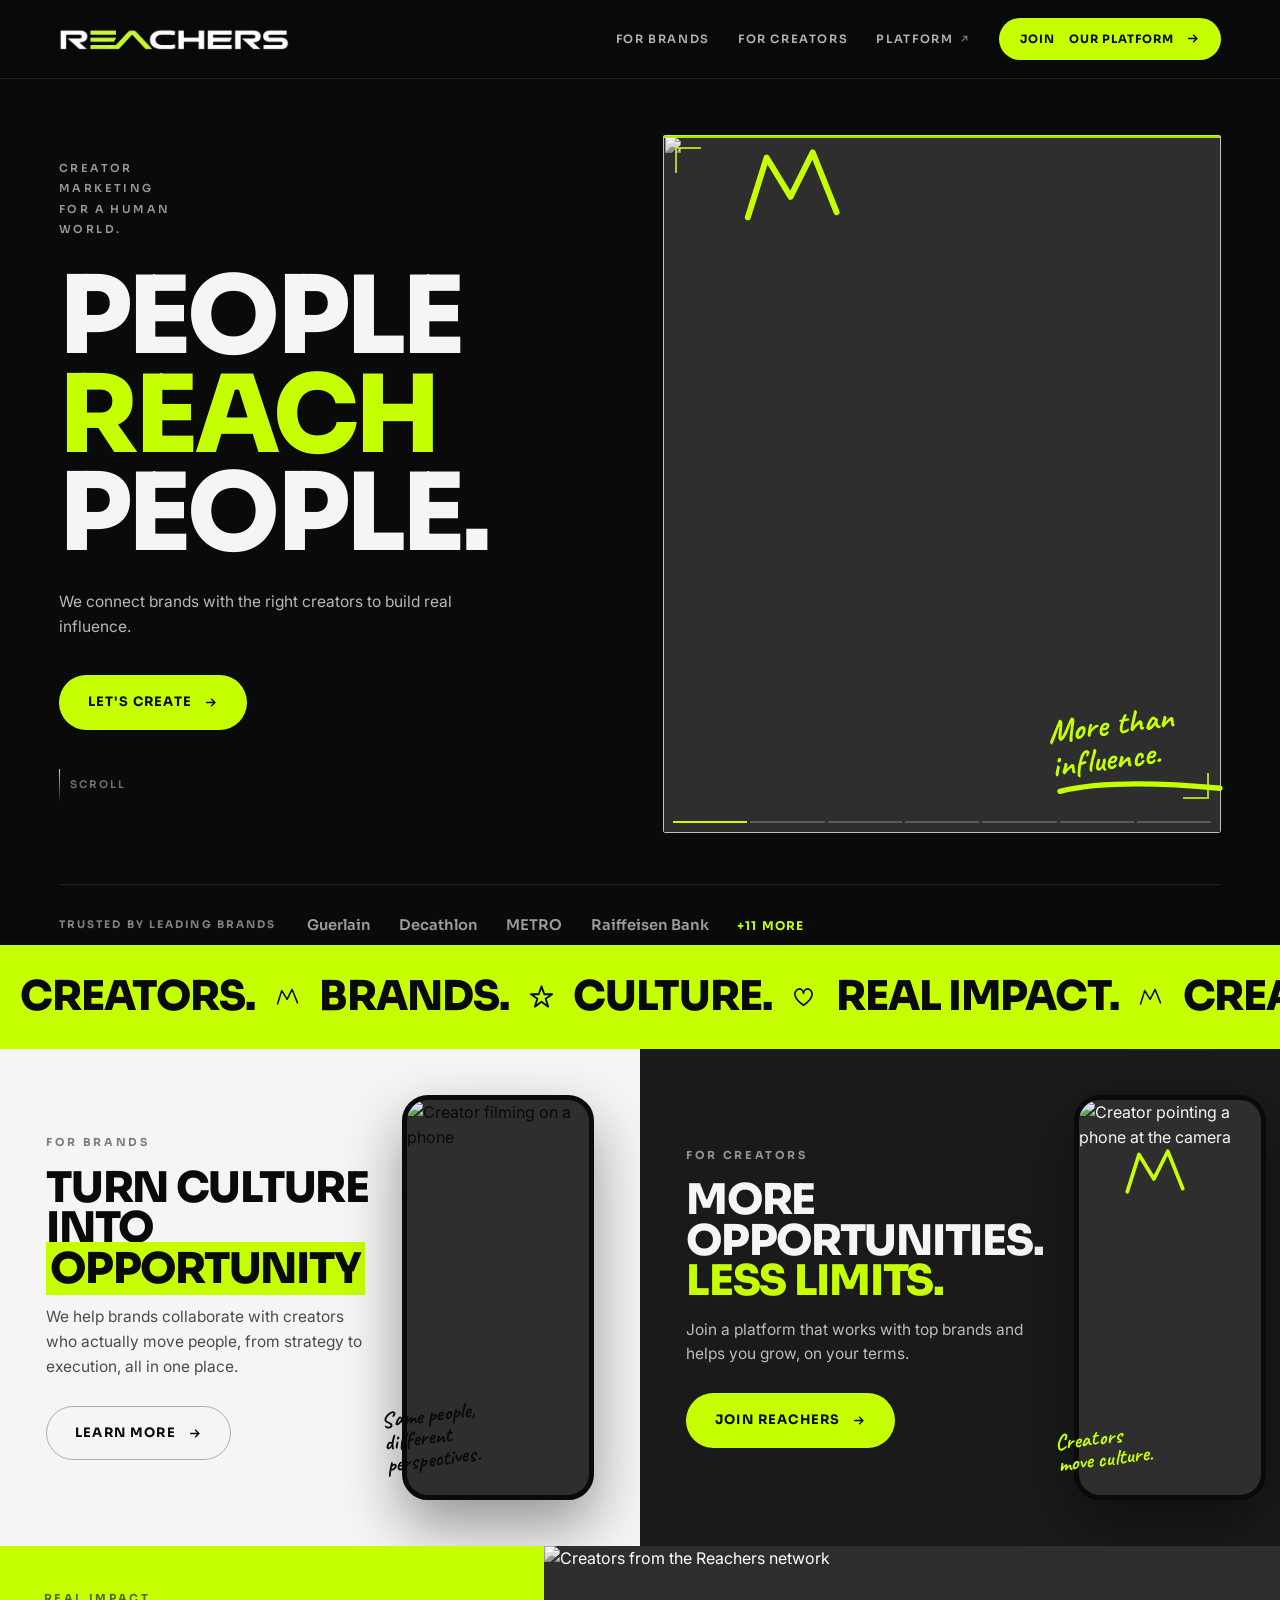
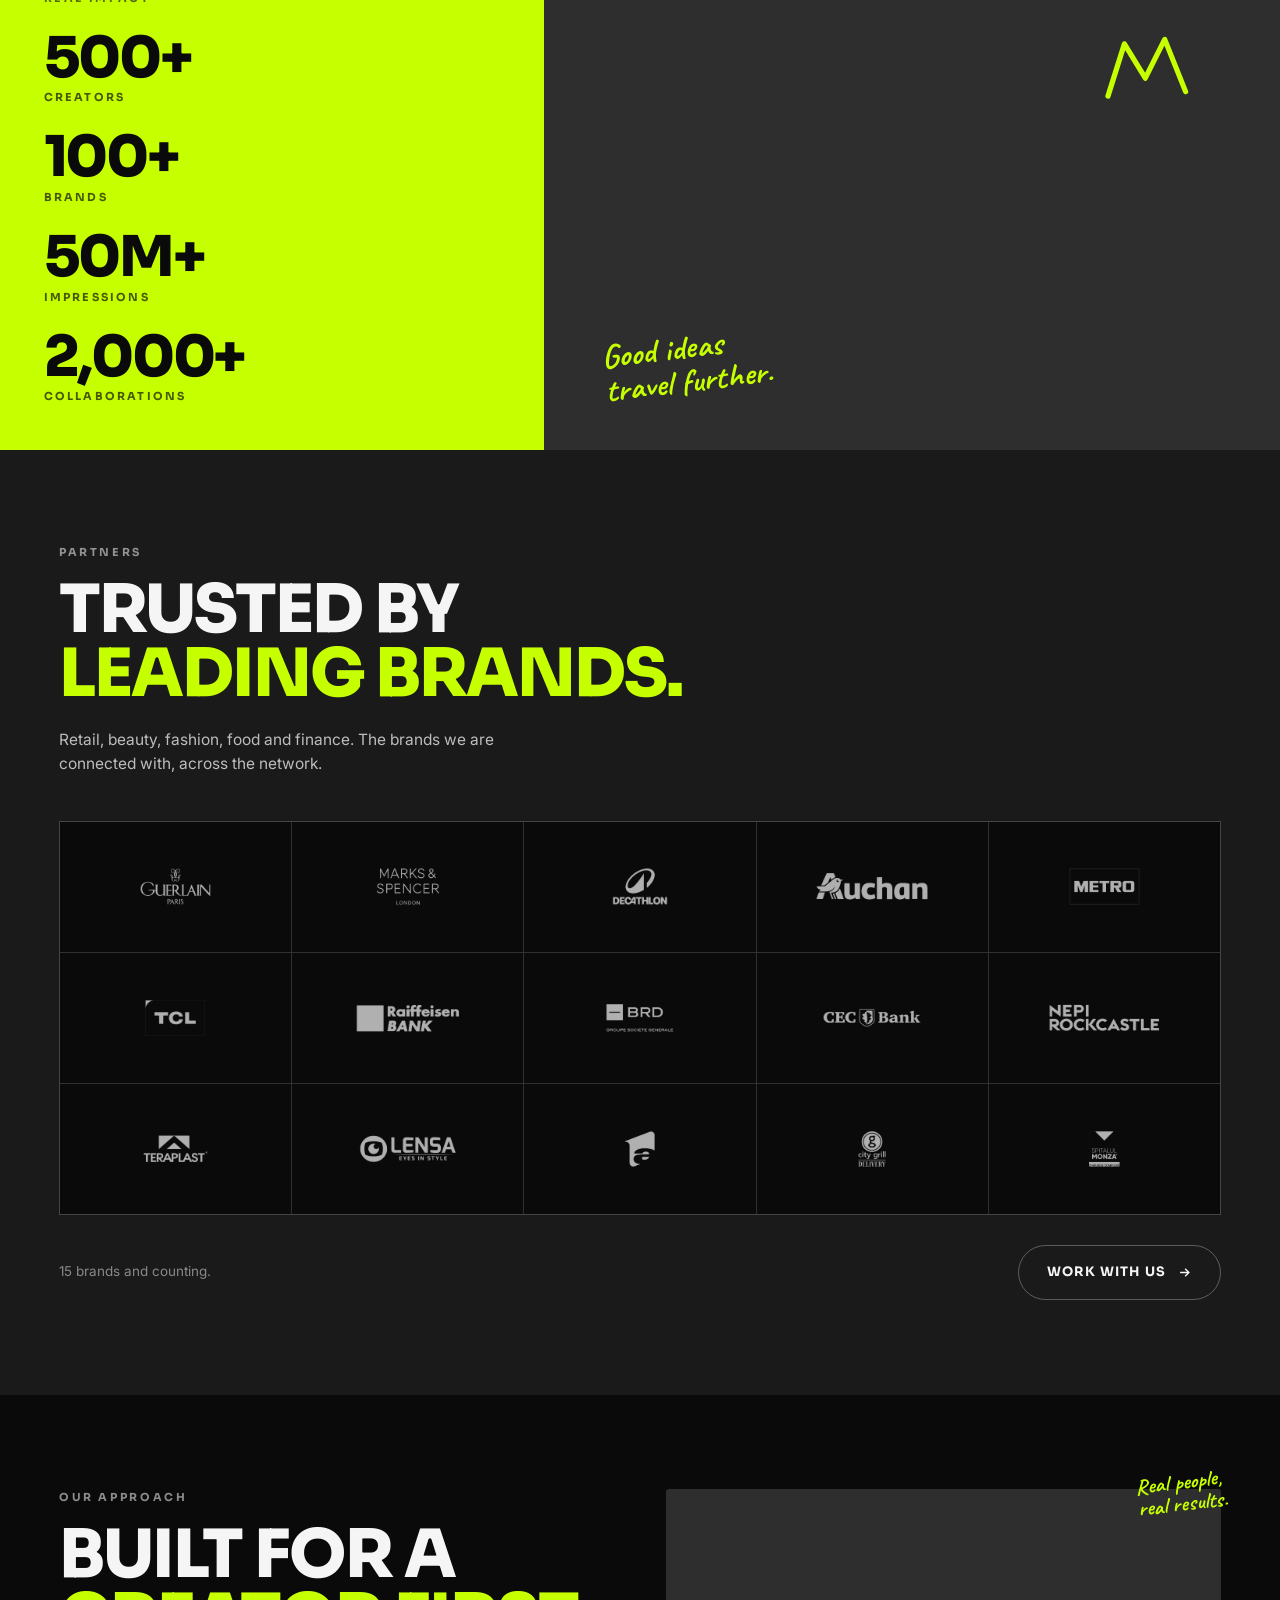
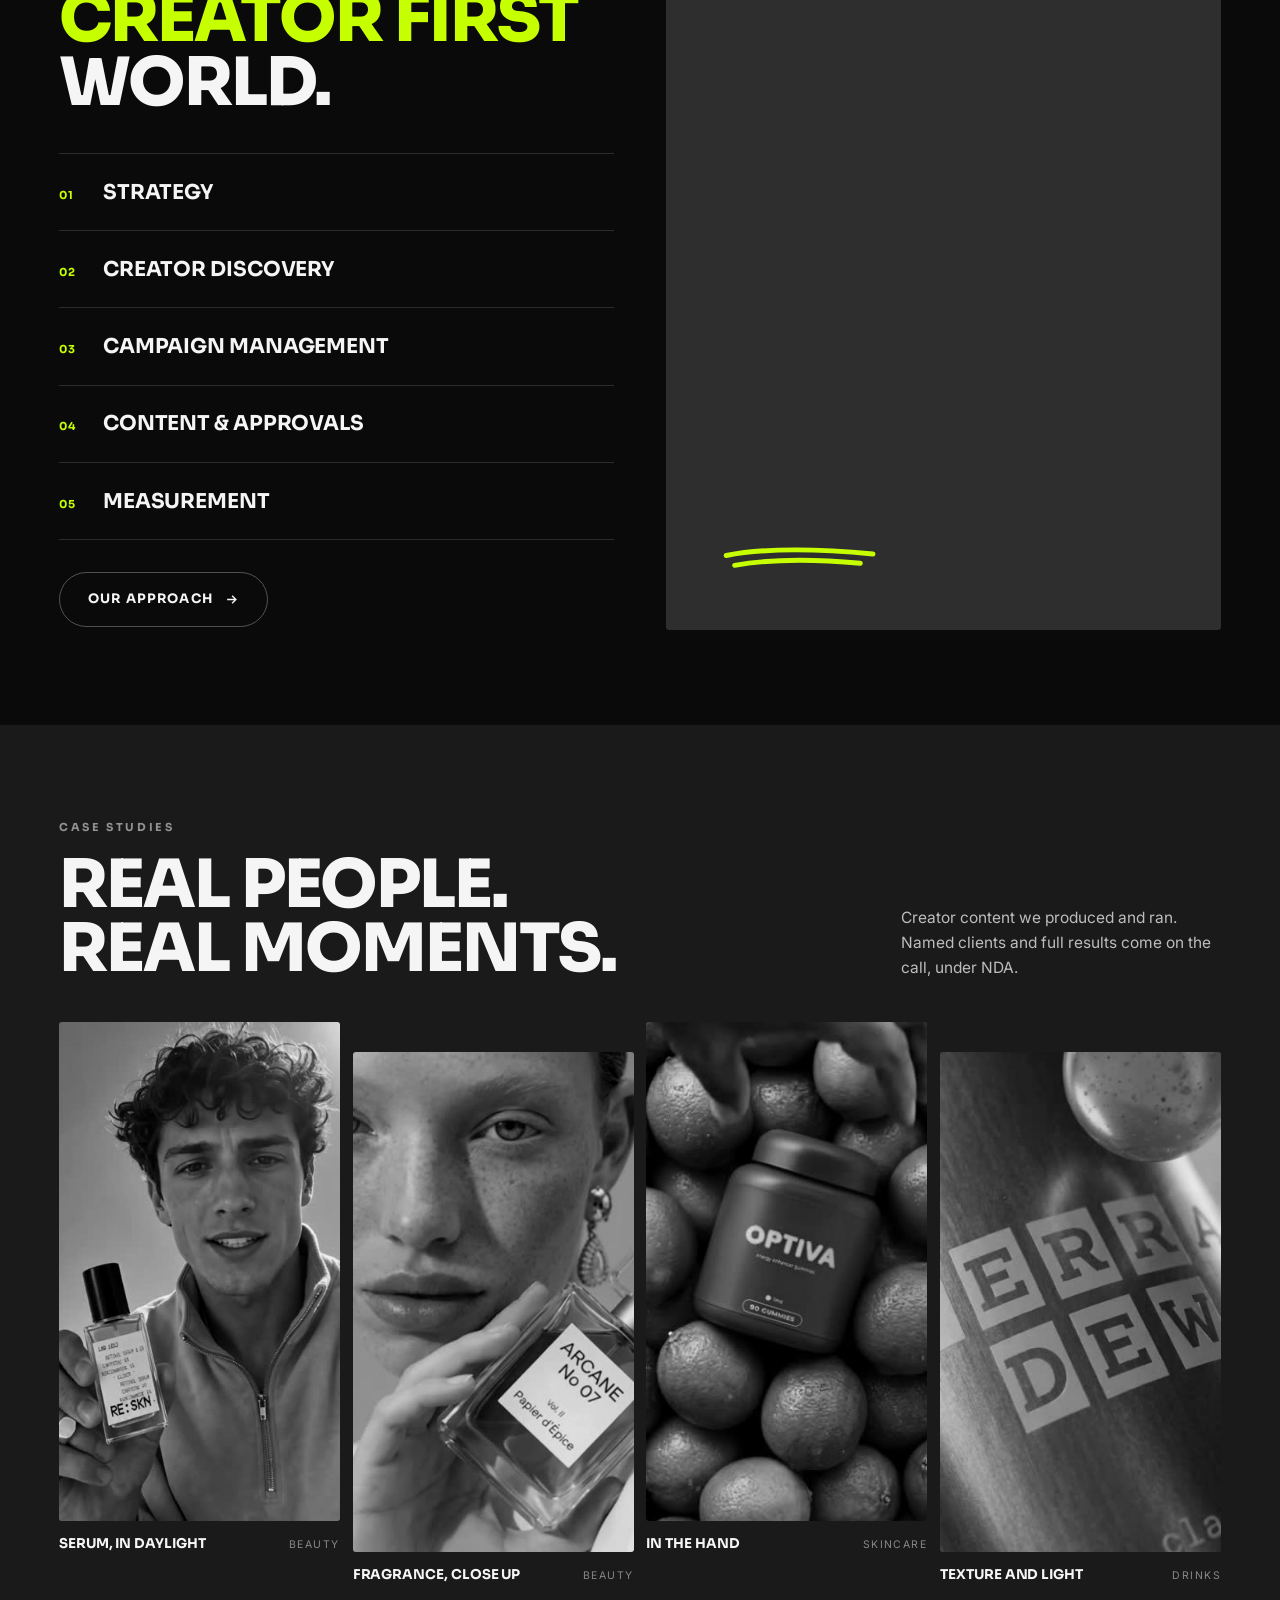
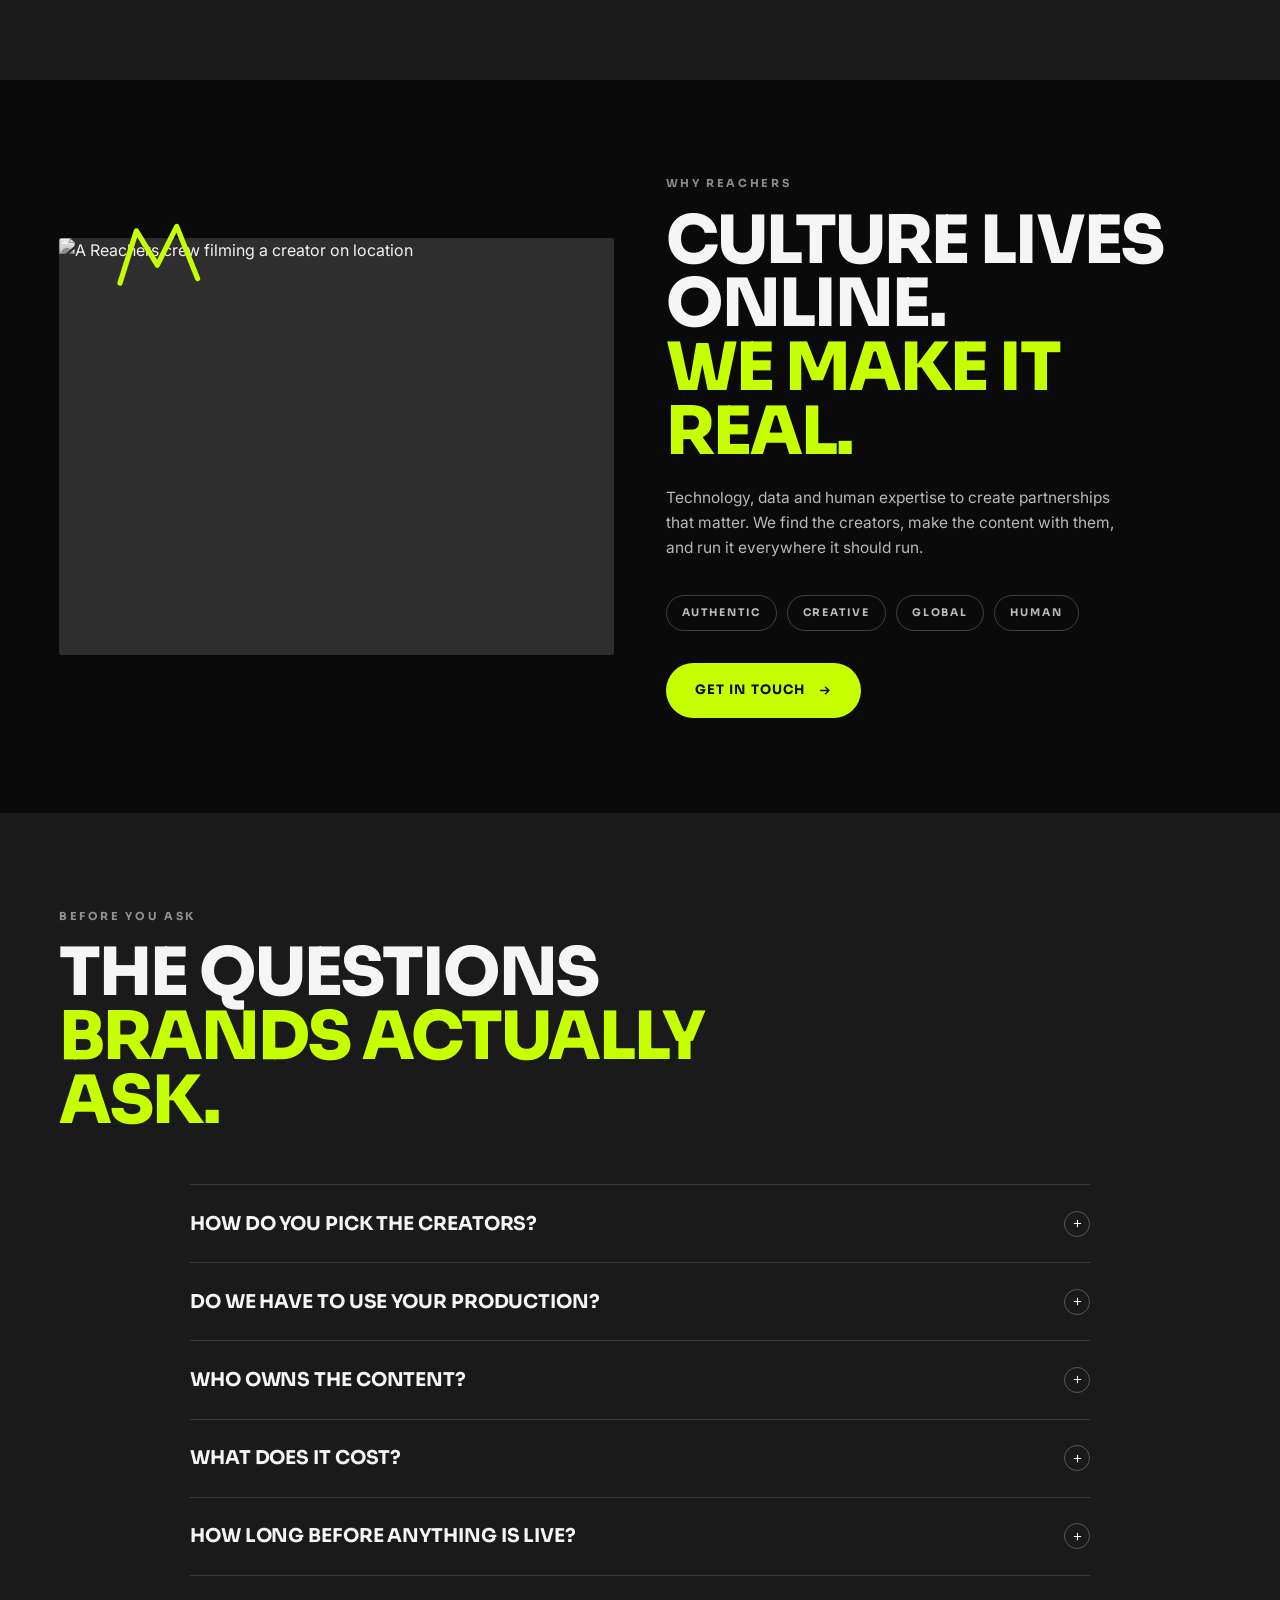
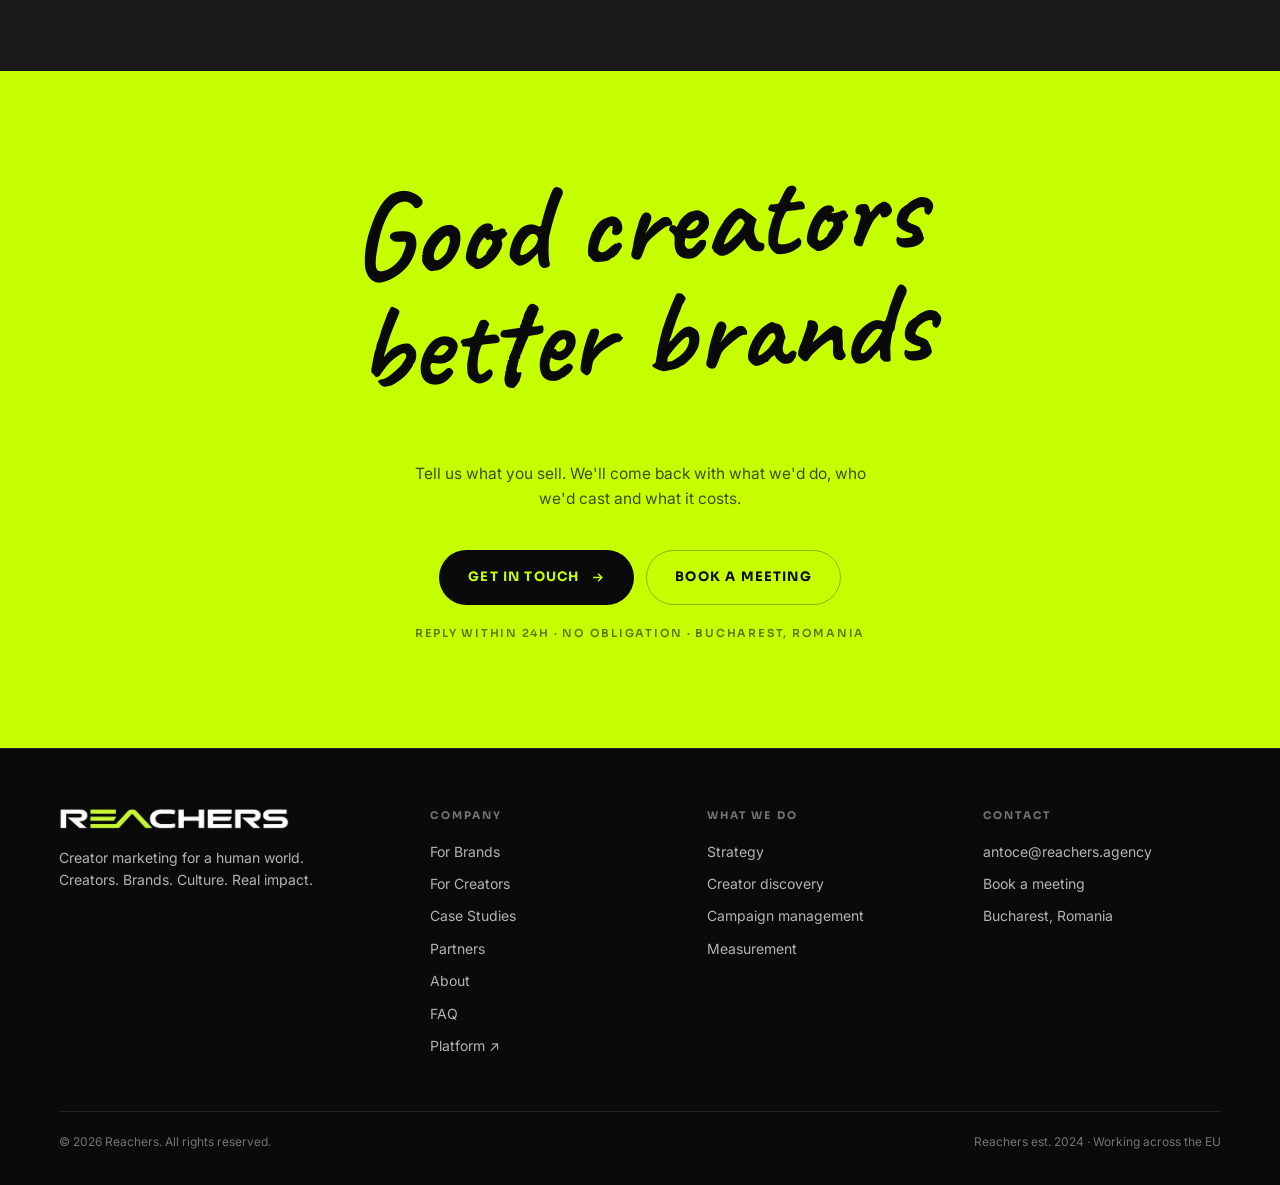
==== commit 9a404570: "Add files via upload" ====
--- a/index.html
+++ b/index.html
@@ -28,7 +28,7 @@
 <link rel="preconnect" href="https://fonts.googleapis.com">
 <link rel="preconnect" href="https://fonts.gstatic.com" crossorigin>
 <link href="https://fonts.googleapis.com/css2?family=Sora:wght@400;600;700;800&family=Inter:wght@400;500;600&family=Caveat:wght@600;700&display=swap" rel="stylesheet">
-<link rel="stylesheet" href="assets/reachers.css?v=4">
+<link rel="stylesheet" href="assets/reachers.css?v=5">
 </head>
 <body>
 
--- a/assets/reachers.css
+++ b/assets/reachers.css
@@ -1,5 +1,5 @@
 /* ==========================================================================
-   REACHERS — brand stylesheet
+   REACHERS brand stylesheet
    Built to the rebrand moodboard: Electric Green, Deep Black, Sora + Inter,
    black & white photography with neon marker annotation.
    ========================================================================== */
@@ -80,7 +80,7 @@
 .hand.dark{color:var(--black)}
 
 /* ==========================================================================
-   SCRIBBLES — hand-drawn marks laid over photography
+   SCRIBBLES: hand-drawn marks laid over photography
    ========================================================================== */
 .scrib{position:absolute;pointer-events:none;color:var(--green);z-index:3}
 /* the marks are <use> references, and <use> builds a shadow tree that outside
@@ -116,15 +116,6 @@
 .btn.dark{background:var(--black);color:var(--green)}
 .btn.sm{padding:11px 20px;font-size:11.5px}
 .btnrow{display:flex;gap:12px;flex-wrap:wrap;align-items:center}
-
-/* play / showreel */
-.play{display:inline-flex;align-items:center;gap:14px;font-family:var(--sora);
-  font-weight:700;font-size:12px;letter-spacing:.14em;text-transform:uppercase;cursor:pointer}
-.play i{width:46px;height:46px;border-radius:50%;border:1.5px solid rgba(245,245,245,.3);
-  display:grid;place-items:center;transition:border-color .22s,background .22s}
-.play:hover i{border-color:var(--green);background:var(--green)}
-.play i svg{width:13px;height:13px;fill:currentColor;transition:fill .22s}
-.play:hover i svg{fill:var(--black)}
 
 /* ==========================================================================
    HEADER
@@ -148,9 +139,26 @@
   width:22px;height:2px;background:var(--off);transition:transform .25s var(--e)}
 .burger span::before{top:-7px}
 .burger span::after{top:7px}
+/* Below the burger breakpoint, hide the text links but keep the primary action
+   on screen. Hiding the whole bar took the only header CTA away from every
+   phone visitor and buried it one tap deep inside the menu. */
 @media(max-width:920px){
-  .navlinks{display:none}
+  .navlinks a:not(.btn){display:none}
+  .navlinks{gap:0}
   .burger{display:grid}
+}
+/* The wordmark is a wide lockup: at its 21px desktop height it measures about
+   231px, which is most of a phone screen and leaves no room for the CTA beside
+   it. Scale it by width on small screens so logo + CTA + burger fit one line
+   down to 320px. */
+@media(max-width:560px){
+  .navin .logo,.menutop .logo{height:auto;width:clamp(128px,38vw,170px)}
+}
+/* narrow phones: shorten the label and drop the arrow */
+@media(max-width:430px){
+  .navlinks .btn.sm{padding:10px 15px;font-size:11px;gap:0}
+  .navlinks .btn.sm svg{display:none}
+  .ctamore{display:none}
 }
 
 /* full-screen menu */
@@ -186,7 +194,7 @@
 .on-char{background:var(--charcoal)}
 
 /* ==========================================================================
-   MEDIA — black & white treatment with neon on top
+   MEDIA: black & white treatment with neon on top
    ========================================================================== */
 .bw{position:relative;overflow:hidden;background:var(--graphite)}
 .bw video,.bw img{width:100%;height:100%;object-fit:cover;
@@ -224,8 +232,7 @@
   letter-spacing:.2em;text-transform:uppercase;color:rgba(245,245,245,.5);flex:0 0 auto}
 .trustnames{display:flex;align-items:center;gap:clamp(14px,2.2vw,32px);flex-wrap:wrap}
 .trustnames span{font-family:var(--sora);font-weight:600;font-size:clamp(13px,1.15vw,16px);
-  color:rgba(245,245,245,.62);transition:color .2s}
-.trustnames span:hover{color:var(--off)}
+  color:rgba(245,245,245,.62)}
 
 /* ==========================================================================
    MARQUEE
@@ -244,7 +251,7 @@
 @keyframes mqm{from{transform:translateX(0)}to{transform:translateX(-50%)}}
 
 /* ==========================================================================
-   SPLIT — for brands / for creators
+   SPLIT: for brands and for creators
    ========================================================================== */
 .split{display:grid;grid-template-columns:1fr 1fr;gap:0}
 @media(max-width:920px){.split{grid-template-columns:1fr}}
@@ -403,8 +410,10 @@
 /* ---------- scroll progress ---------- */
 .prog{position:fixed;top:0;left:0;height:3px;width:100%;z-index:100;
   background:transparent;pointer-events:none}
-.prog i{display:block;height:100%;width:0;background:var(--green);
-  transform-origin:left;transition:width .08s linear}
+/* scaleX rather than width: this updates on every scroll frame, and width
+   forces a layout pass each time where a transform stays on the compositor */
+.prog i{display:block;height:100%;width:100%;background:var(--green);
+  transform:scaleX(0);transform-origin:left}
 
 /* ---------- hero scroll cue ---------- */
 .cue{display:inline-flex;align-items:center;gap:10px;margin-top:clamp(26px,3vw,40px);
@@ -451,7 +460,6 @@
 .faqq s{text-decoration:none;flex:0 0 auto;width:26px;height:26px;border-radius:50%;
   border:1.5px solid rgba(245,245,245,.28);display:grid;place-items:center;
   transition:transform .3s var(--e),border-color .2s,background .2s}
-.faqq s::before,.faqq s::after{content:'';position:absolute;background:currentColor}
 .faqq s svg{width:11px;height:11px;fill:none;stroke:currentColor;stroke-width:2.4;
   stroke-linecap:round}
 .faqq[aria-expanded="true"] s{transform:rotate(45deg);background:var(--green);
@@ -460,42 +468,14 @@
 .faqa p{margin:0 0 clamp(18px,2vw,26px);max-width:68ch;font-size:15px;
   line-height:1.62;color:rgba(245,245,245,.72)}
 
-/* ---------- showreel modal ---------- */
-.reel[hidden]{display:none}
-.reel{position:fixed;inset:0;z-index:120;display:grid;place-items:center;
-  padding:clamp(14px,3vw,40px);
-  background:rgba(6,6,8,.92);backdrop-filter:blur(10px);-webkit-backdrop-filter:blur(10px);
-  opacity:0;visibility:hidden;transition:opacity .28s,visibility .28s}
-.reel.open{opacity:1;visibility:visible}
-.reelbox{position:relative;width:min(420px,88vw);aspect-ratio:9/16;
-  background:#000;border-radius:6px;overflow:hidden;
-  transform:scale(.96);transition:transform .34s var(--e)}
-.reel.open .reelbox{transform:none}
-.reelbox video{width:100%;height:100%;object-fit:cover;filter:grayscale(1) contrast(1.08)}
-.reelx{position:absolute;top:calc(-1 * clamp(38px,5vw,52px));right:0;
-  width:40px;height:40px;border-radius:50%;border:1.5px solid rgba(245,245,245,.3);
-  background:transparent;color:var(--off);font-size:22px;line-height:1;cursor:pointer;
-  display:grid;place-items:center;transition:border-color .2s,background .2s,color .2s}
-.reelx:hover{border-color:var(--green);background:var(--green);color:var(--black)}
-.reelnav{position:absolute;left:0;right:0;bottom:0;z-index:3;
-  display:flex;gap:6px;padding:14px}
-.reelnav b{flex:1;height:3px;border-radius:2px;background:rgba(245,245,245,.28);
-  cursor:pointer;transition:background .2s}
-.reelnav b.on{background:var(--green)}
-.reelcap{position:absolute;left:0;right:0;bottom:30px;z-index:3;padding:0 16px;
-  font-family:var(--sora);font-weight:700;font-size:12px;letter-spacing:.1em;
-  text-transform:uppercase;color:var(--off);text-shadow:0 2px 12px rgba(0,0,0,.7)}
-
-/* ---------- trusted-by, a little more presence ---------- */
-.trustnames span{
-  padding:7px 0;border-bottom:1px solid transparent;
-  transition:color .2s,border-color .2s}
-.trustnames span:hover{border-bottom-color:var(--green)}
+/* ---------- trusted-by ---------- */
+/* these are plain names, not links, so they get no hover state: a colour or
+   underline change here reads as clickable and leads nowhere */
+.trustnames span{padding:7px 0}
 
 @media(prefers-reduced-motion:reduce){
   .cue s{animation:none}
   .faqa{transition:none}
-  .reelbox{transition:none}
   .wdetail{transition:none}
 }
 
@@ -504,15 +484,18 @@
    Mixed grid: brands we hold logo art for sit as marks, the rest as
    wordmarks. Uniform tiles keep the two kinds reading as one set.
    ========================================================================== */
+/* The tiles are separated by gridlines showing through a 1px gap, so a part
+   filled last row reads as empty boxes rather than as the end of the set.
+   With 15 brands, 5 and 3 columns are the counts that always divide evenly:
+   5 gives 3 rows, 3 gives 5 rows. 6, 4 and 2 all leave orphans, so they are
+   deliberately not used. Revisit these numbers if the brand count changes. */
 .plogos{
-  display:grid;grid-template-columns:repeat(6,1fr);gap:1px;
+  display:grid;grid-template-columns:repeat(5,1fr);gap:1px;
   background:rgba(245,245,245,.1);
   border:1px solid rgba(245,245,245,.1);
   margin-top:clamp(28px,3.4vw,46px);
 }
-@media(max-width:1100px){.plogos{grid-template-columns:repeat(4,1fr)}}
-@media(max-width:760px){.plogos{grid-template-columns:repeat(3,1fr)}}
-@media(max-width:460px){.plogos{grid-template-columns:repeat(2,1fr)}}
+@media(max-width:860px){.plogos{grid-template-columns:repeat(3,1fr)}}
 
 .plogo{
   background:var(--black);aspect-ratio:16/9;
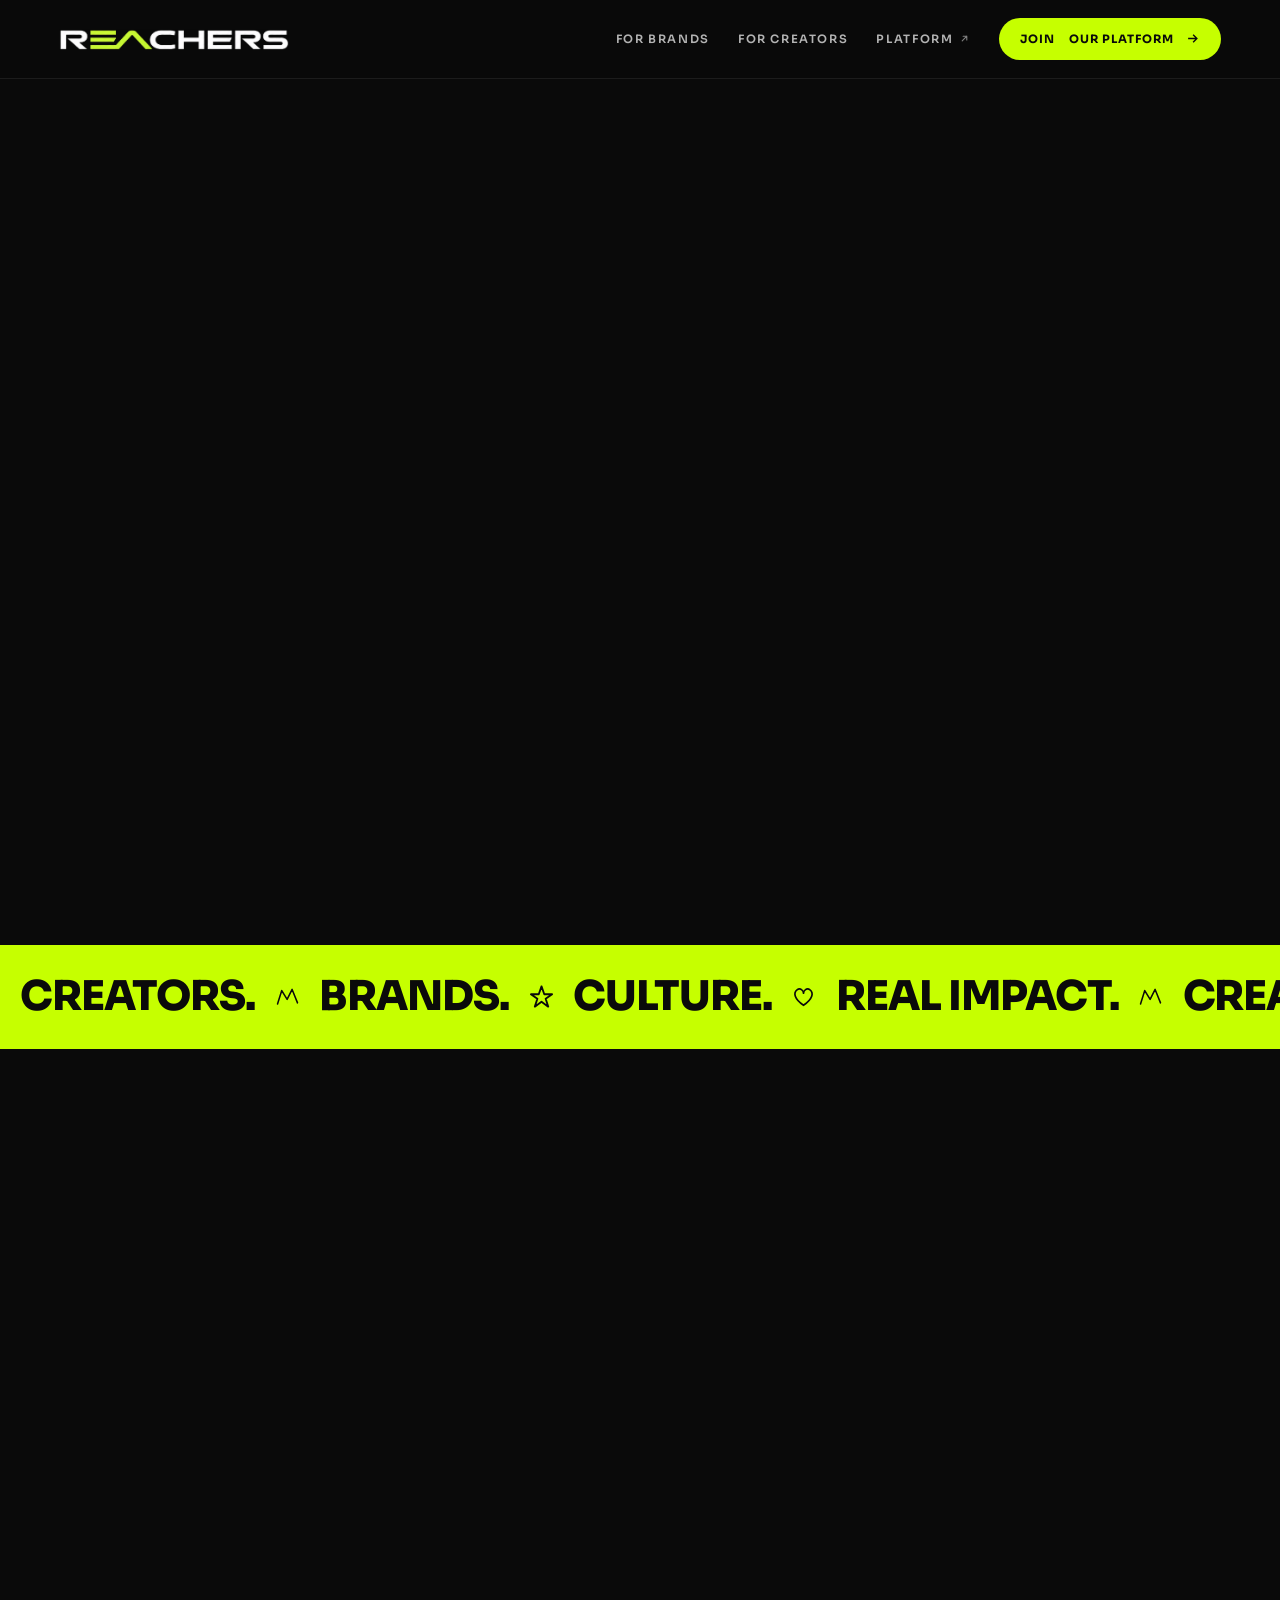
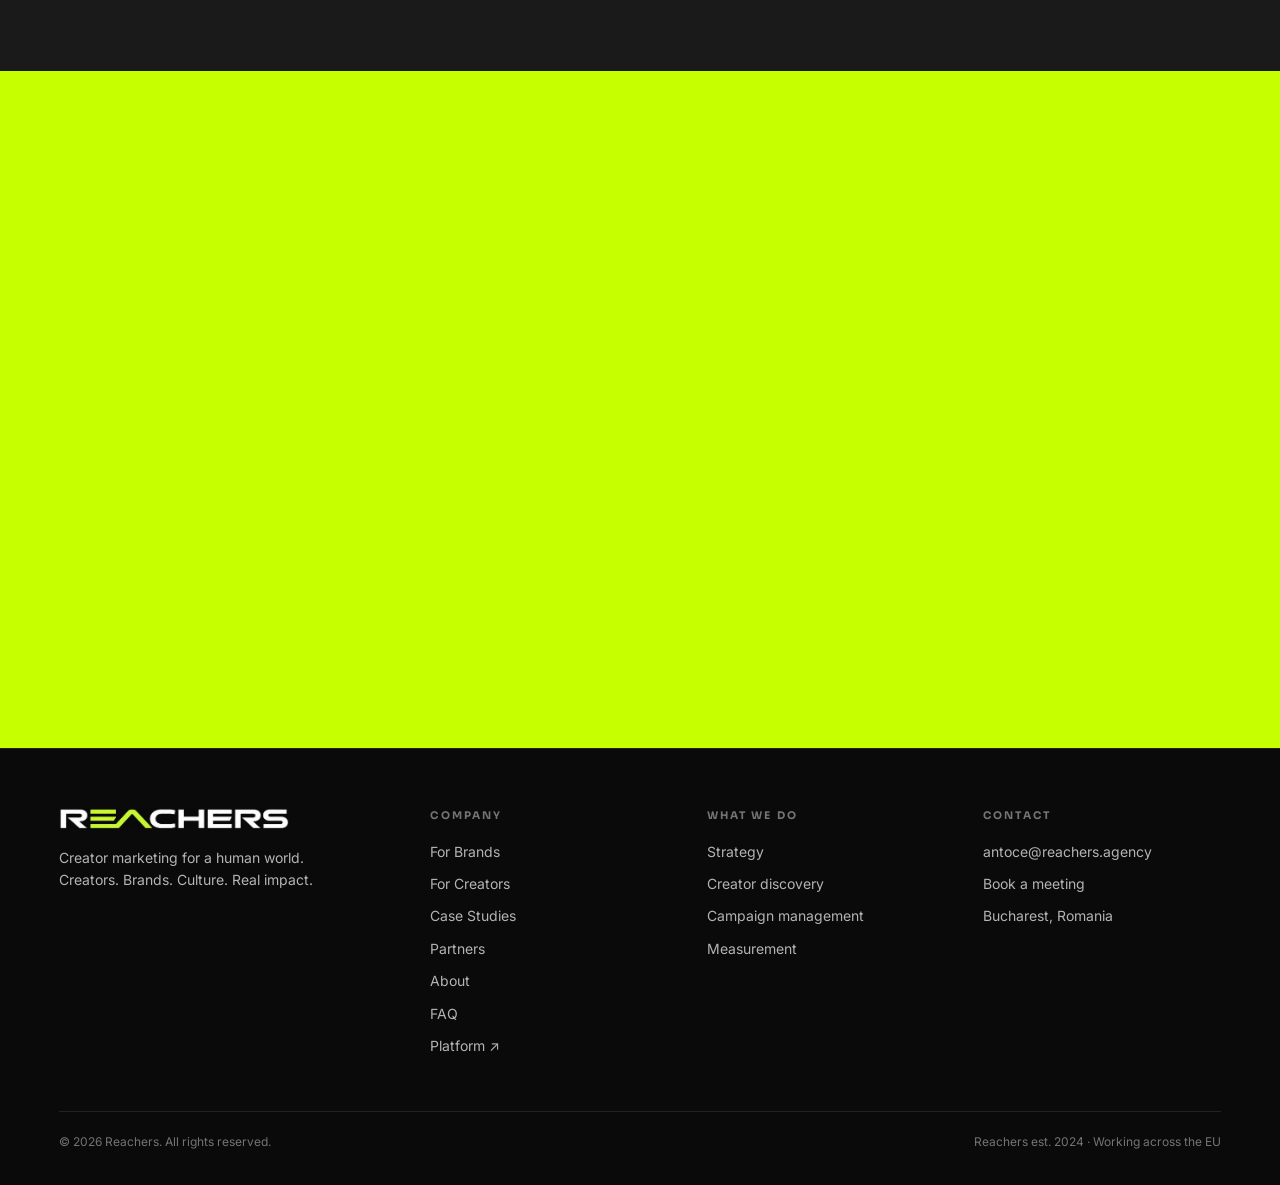
==== commit d2a0fe11: "Add files via upload" ====
--- a/index.html
+++ b/index.html
@@ -28,7 +28,7 @@
 <link rel="preconnect" href="https://fonts.googleapis.com">
 <link rel="preconnect" href="https://fonts.gstatic.com" crossorigin>
 <link href="https://fonts.googleapis.com/css2?family=Sora:wght@400;600;700;800&family=Inter:wght@400;500;600&family=Caveat:wght@600;700&display=swap" rel="stylesheet">
-<link rel="stylesheet" href="assets/reachers.css?v=5">
+<link rel="stylesheet" href="assets/reachers.css?v=6">
 </head>
 <body>
 
@@ -546,71 +546,10 @@
   </div>
 </footer>
 
+<script src="assets/reachers.js?v=1"></script>
 <script>
 (function(){
   'use strict';
-  var reduce=window.matchMedia('(prefers-reduced-motion:reduce)').matches;
-
-  var y=document.querySelector('[data-year]');
-  if(y) y.textContent=new Date().getFullYear();
-
-  /* ---------- helper: trap tab inside a container ---------- */
-  function trap(box,e){
-    var f=box.querySelectorAll('a[href],button:not([disabled]),video[controls],[tabindex]:not([tabindex="-1"])');
-    if(!f.length) return;
-    var first=f[0],last=f[f.length-1];
-    if(e.shiftKey && document.activeElement===first){ e.preventDefault(); last.focus(); }
-    else if(!e.shiftKey && document.activeElement===last){ e.preventDefault(); first.focus(); }
-  }
-
-  /* ---------- mobile menu ---------- */
-  var menu=document.getElementById('menu'), menuOpener=null;
-  function setMenu(open){
-    if(!menu) return;
-    menu.classList.toggle('open',open);
-    document.body.style.overflow=open?'hidden':'';
-    var b=document.querySelector('[data-menu-open]');
-    if(b) b.setAttribute('aria-expanded',String(open));
-    if(open){ menuOpener=document.activeElement; var l=menu.querySelector('a'); if(l) l.focus(); }
-    else if(menuOpener){ menuOpener.focus(); menuOpener=null; }
-  }
-
-  /* ---------- FAQ accordion ---------- */
-  function toggleFaq(btn){
-    var panel=document.getElementById(btn.getAttribute('aria-controls'));
-    if(!panel) return;
-    var open=btn.getAttribute('aria-expanded')==='true';
-    btn.setAttribute('aria-expanded',String(!open));
-    if(reduce){ panel.style.height=open?'0px':'auto'; return; }
-    if(open){
-      panel.style.height=panel.scrollHeight+'px';
-      requestAnimationFrame(function(){panel.style.height='0px'});
-    }else{
-      panel.style.height=panel.scrollHeight+'px';
-      panel.addEventListener('transitionend',function h(){
-        panel.style.height='auto'; panel.removeEventListener('transitionend',h);
-      });
-    }
-  }
-
-  /* ---------- one delegated click handler ---------- */
-  document.addEventListener('click',function(e){
-    if(e.target.closest('[data-menu-open]'))  return setMenu(true);
-    if(e.target.closest('[data-menu-close]')) return setMenu(false);
-    var fq=e.target.closest('.faqq');
-    if(fq) return toggleFaq(fq);
-  });
-
-  document.addEventListener('keydown',function(e){
-    if(e.key==='Escape'){
-      if(menu && menu.classList.contains('open')) return setMenu(false);
-    }
-    if(e.key==='Tab'){
-      if(menu && menu.classList.contains('open')) return trap(menu,e);
-    }
-  });
-
-
   /* ---------- hero film: seven clips cut in the browser ----------
      Higgsfield's CDN refuses server side download, so the sequence could not be
      flattened into one mp4. Each shot is its own <video>, parked on the second
@@ -734,63 +673,6 @@
       document.hidden ? stop() : (inView && start());
     });
   })();
-
-  /* ---------- partner logos: swap a wordmark for real art once it exists ---------- */
-  [].slice.call(document.querySelectorAll('.plogo[data-logo]')).forEach(function(tile){
-    var src=tile.getAttribute('data-logo');
-    var probe=new Image();
-    probe.onload=function(){
-      var name=(tile.querySelector('b')||{}).textContent||'';
-      tile.innerHTML='';
-      probe.alt=name; probe.loading='lazy';
-      tile.appendChild(probe);
-    };
-    probe.src=src;   /* if it 404s we simply keep the wordmark */
-  });
-
-  /* ---------- scroll progress ---------- */
-  var bar=document.querySelector('.prog i');
-  if(bar){
-    var ticking=false;
-    window.addEventListener('scroll',function(){
-      if(ticking) return;
-      ticking=true;
-      requestAnimationFrame(function(){
-        var h=document.documentElement.scrollHeight-window.innerHeight;
-        bar.style.transform='scaleX('+(h>0?Math.min(window.scrollY/h,1):0)+')';
-        ticking=false;
-      });
-    },{passive:true});
-  }
-
-  /* ---------- reveal ---------- */
-  var els=[].slice.call(document.querySelectorAll('[data-r]'));
-  if(reduce||!('IntersectionObserver' in window)){
-    els.forEach(function(el){el.classList.add('on')});
-  }else{
-    els.forEach(function(el){
-      var d=el.getAttribute('data-rd');
-      if(d) el.style.transitionDelay=d+'s';
-    });
-    var io=new IntersectionObserver(function(entries){
-      entries.forEach(function(en){
-        if(en.isIntersecting){ en.target.classList.add('on'); io.unobserve(en.target); }
-      });
-    },{rootMargin:'0px 0px -7% 0px',threshold:.05});
-    els.forEach(function(el){io.observe(el)});
-  }
-
-  /* ---------- pause offscreen video ---------- */
-  if('IntersectionObserver' in window){
-    var vio=new IntersectionObserver(function(entries){
-      entries.forEach(function(en){
-        var v=en.target;
-        if(en.isIntersecting){ var pp=v.play(); if(pp&&pp.catch) pp.catch(function(){}); }
-        else v.pause();
-      });
-    },{rootMargin:'160px'});
-    [].slice.call(document.querySelectorAll('video')).forEach(function(v){vio.observe(v)});
-  }
 })();
 </script>
 </body>
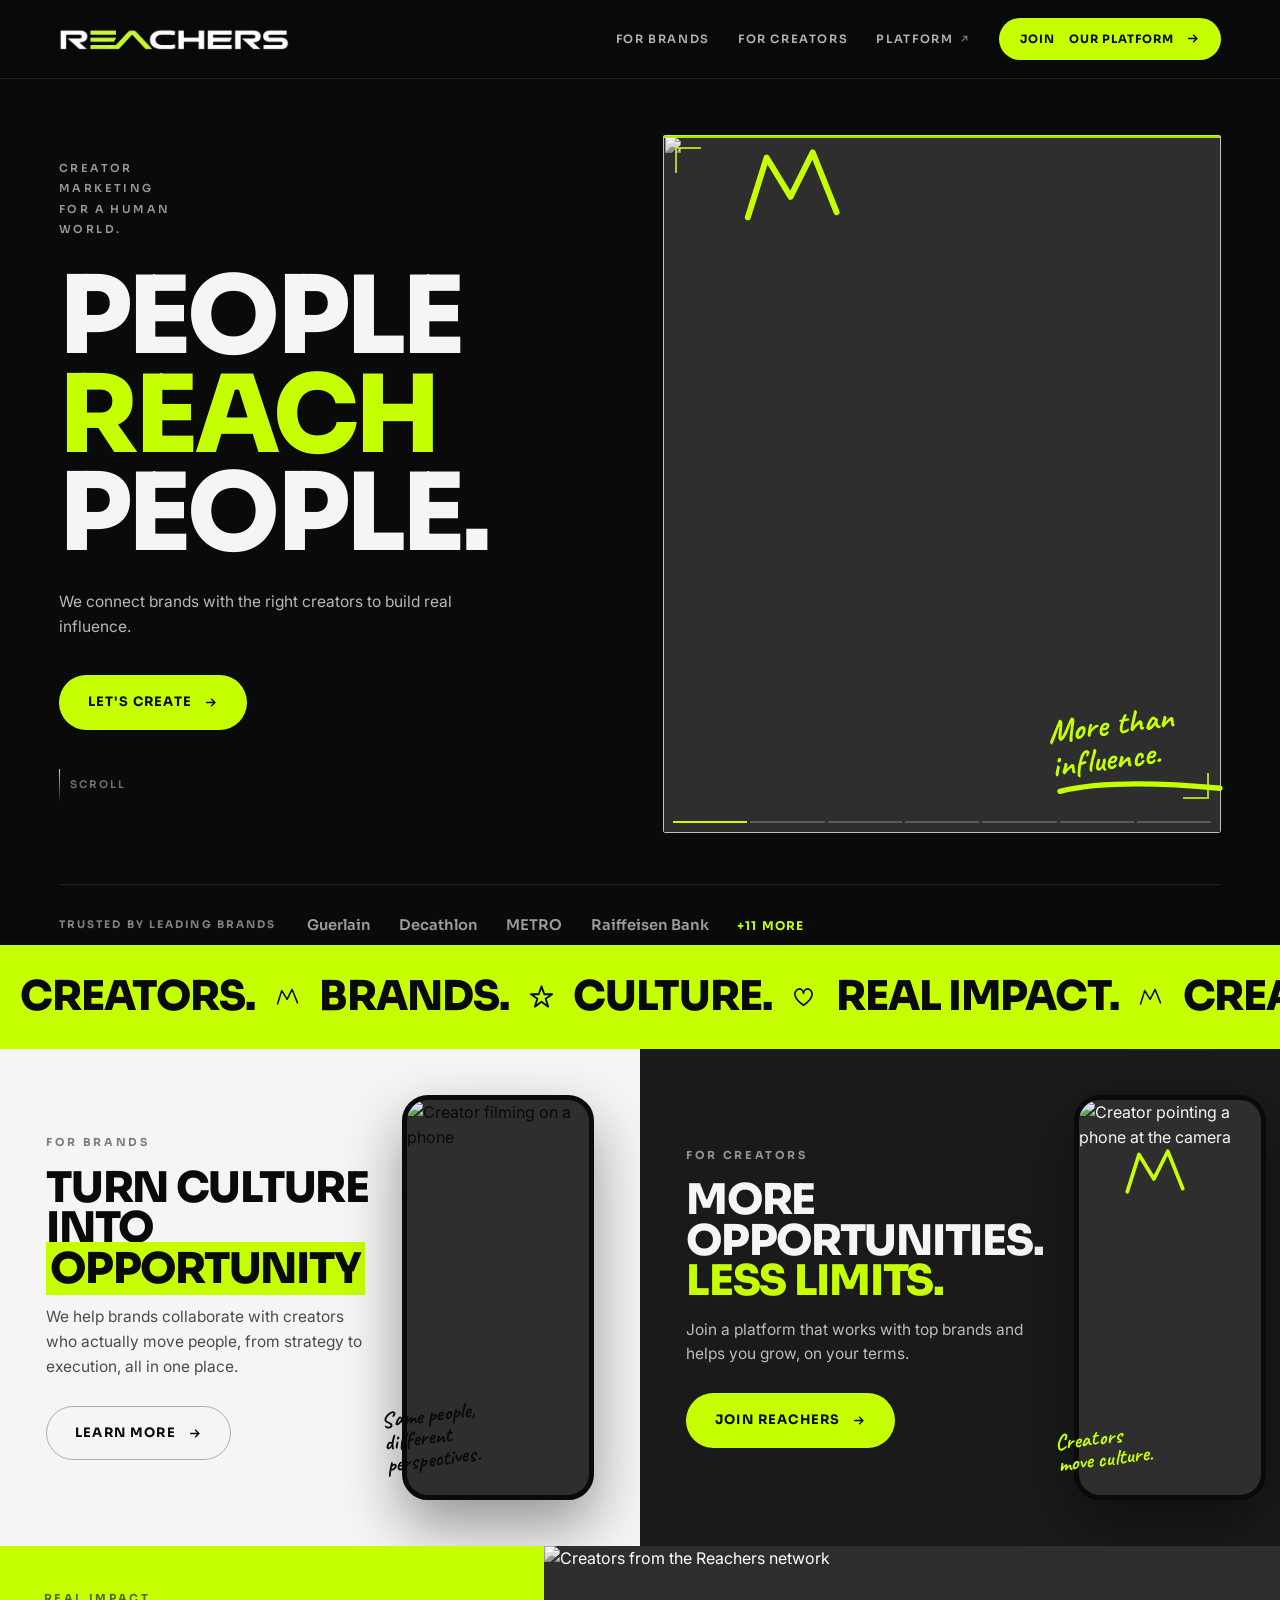
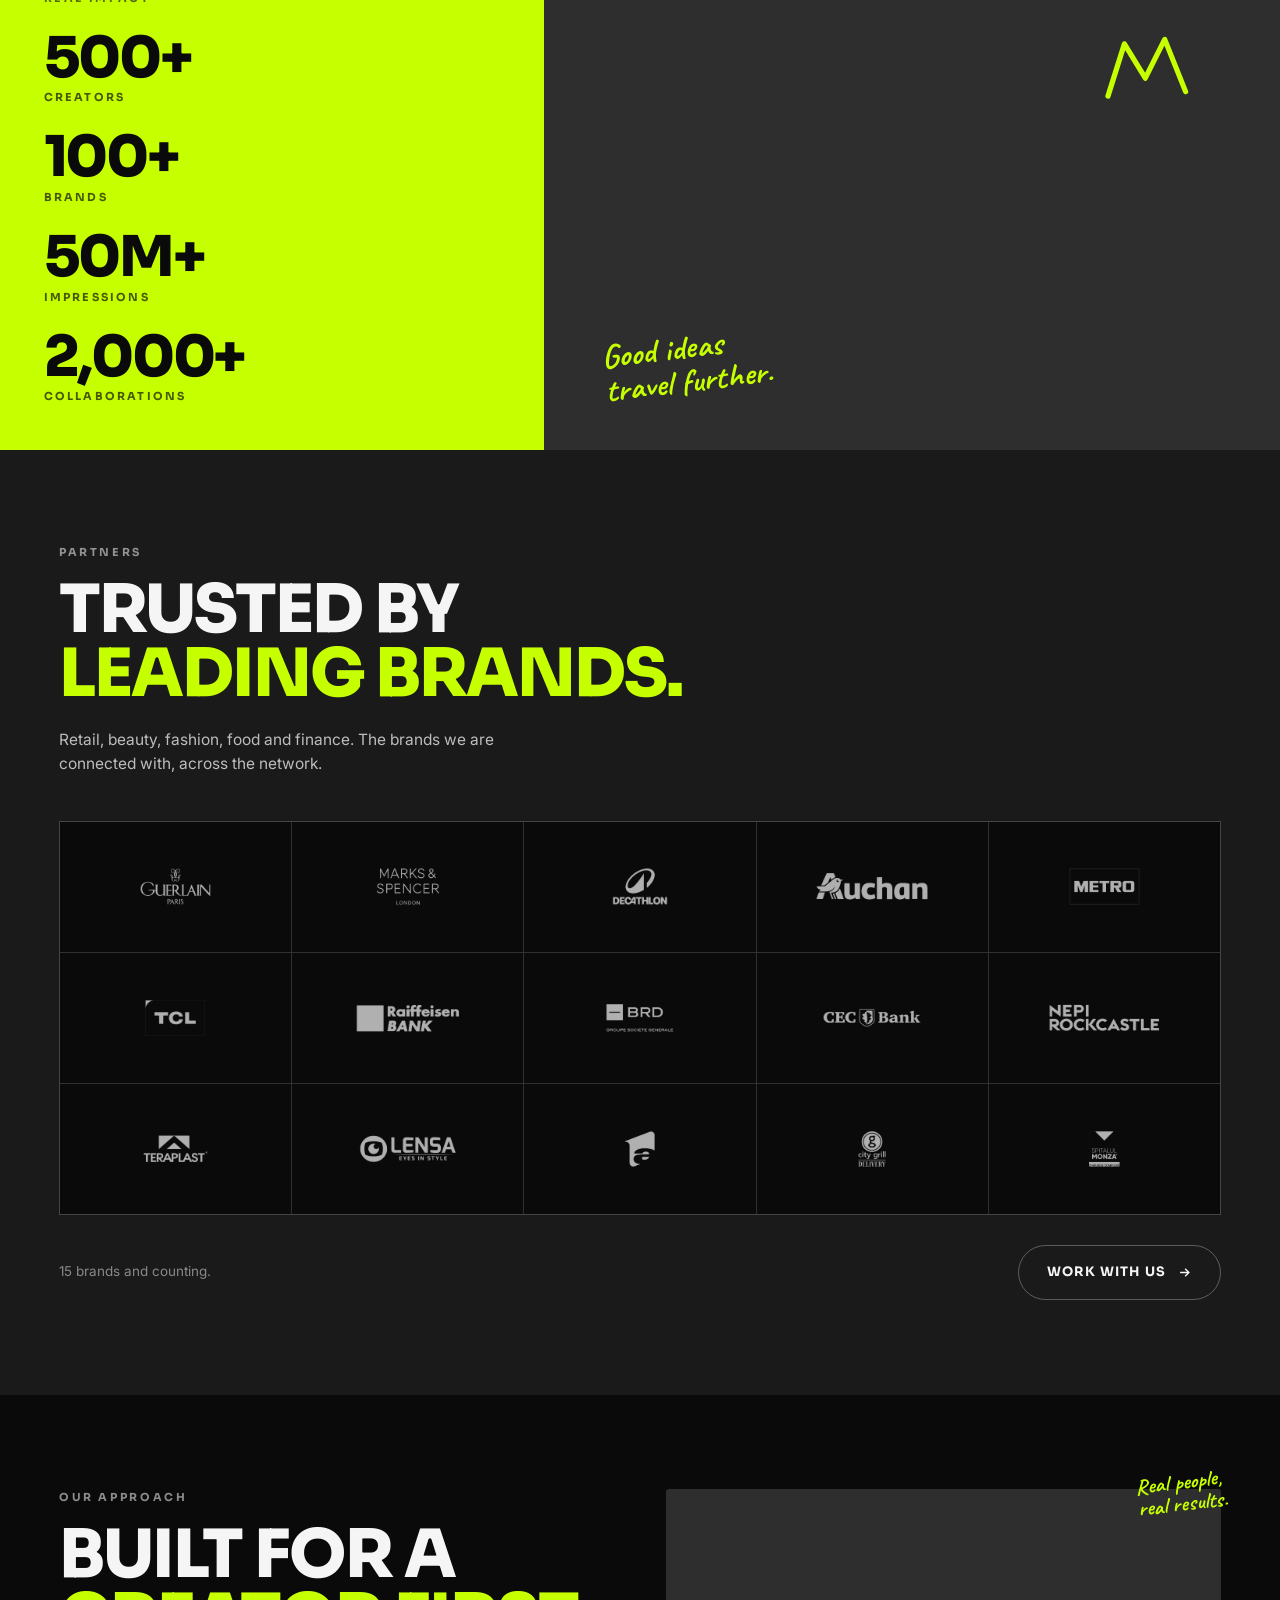
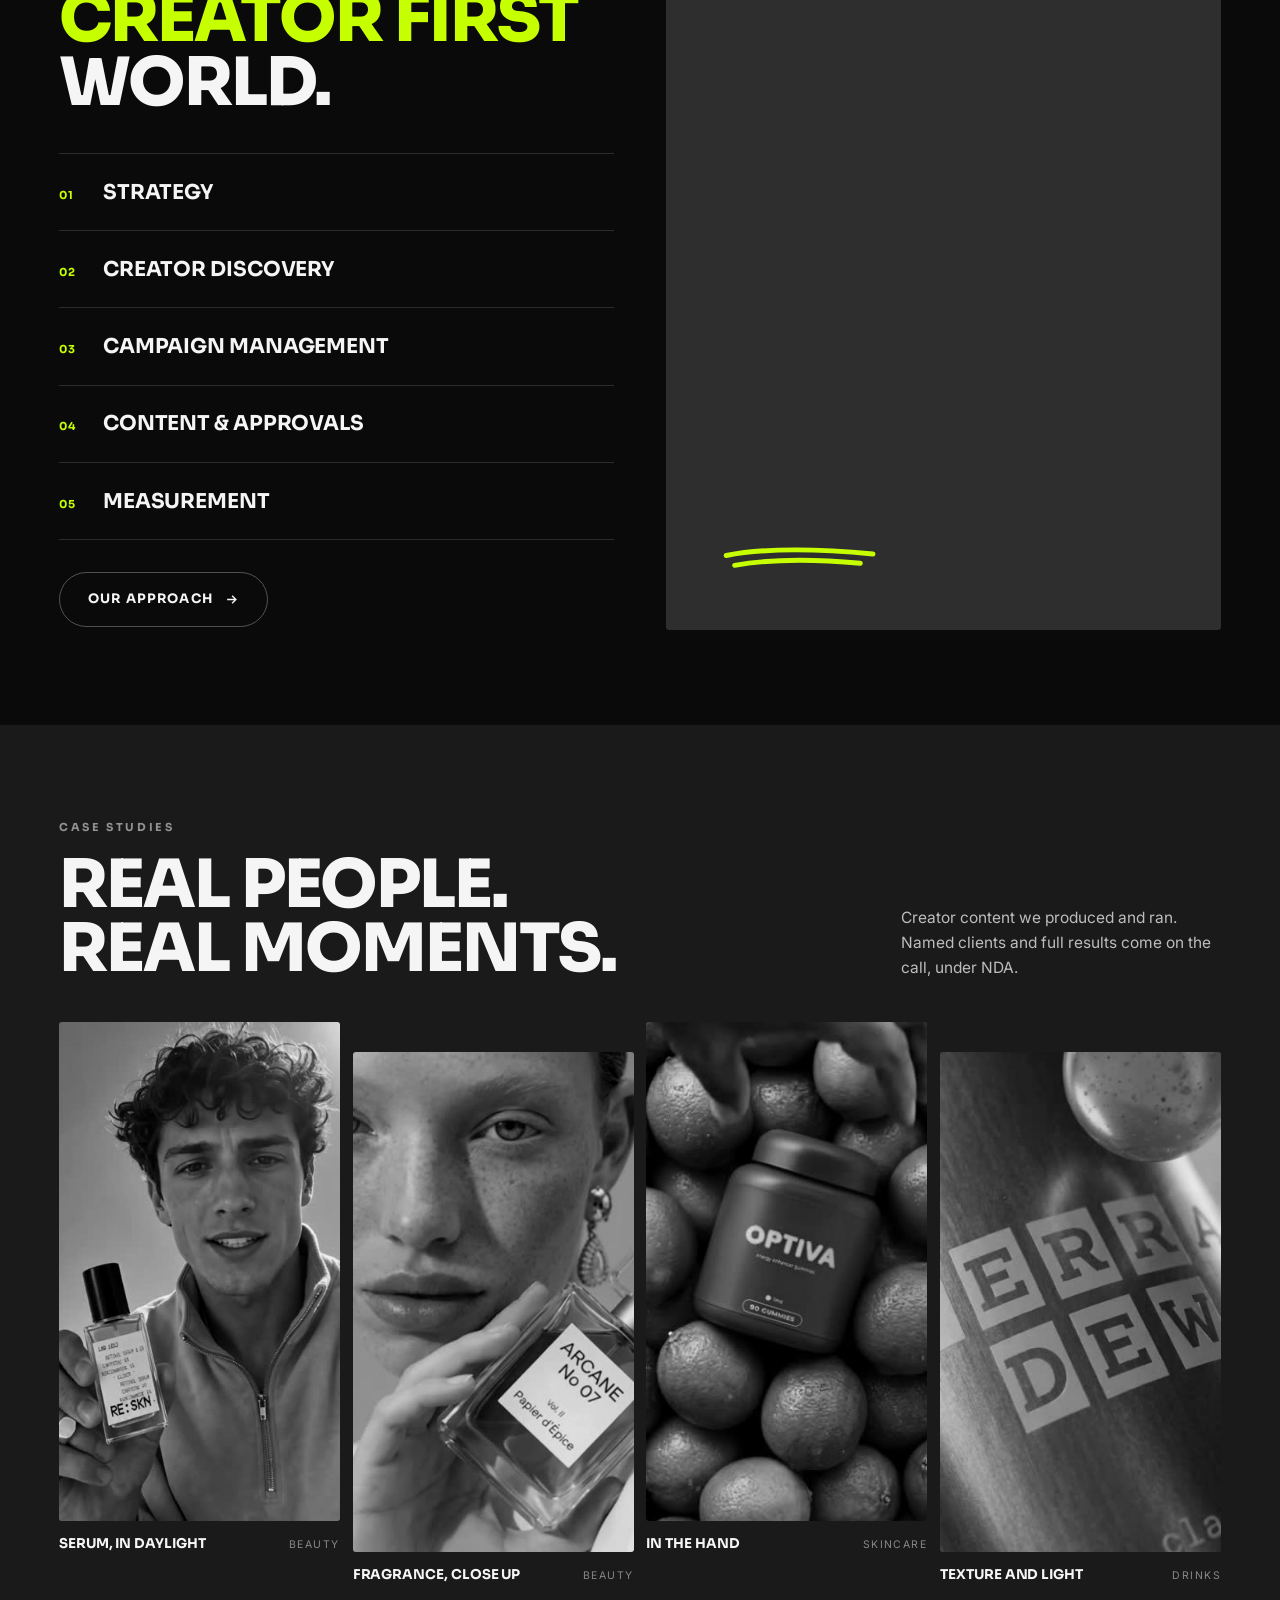
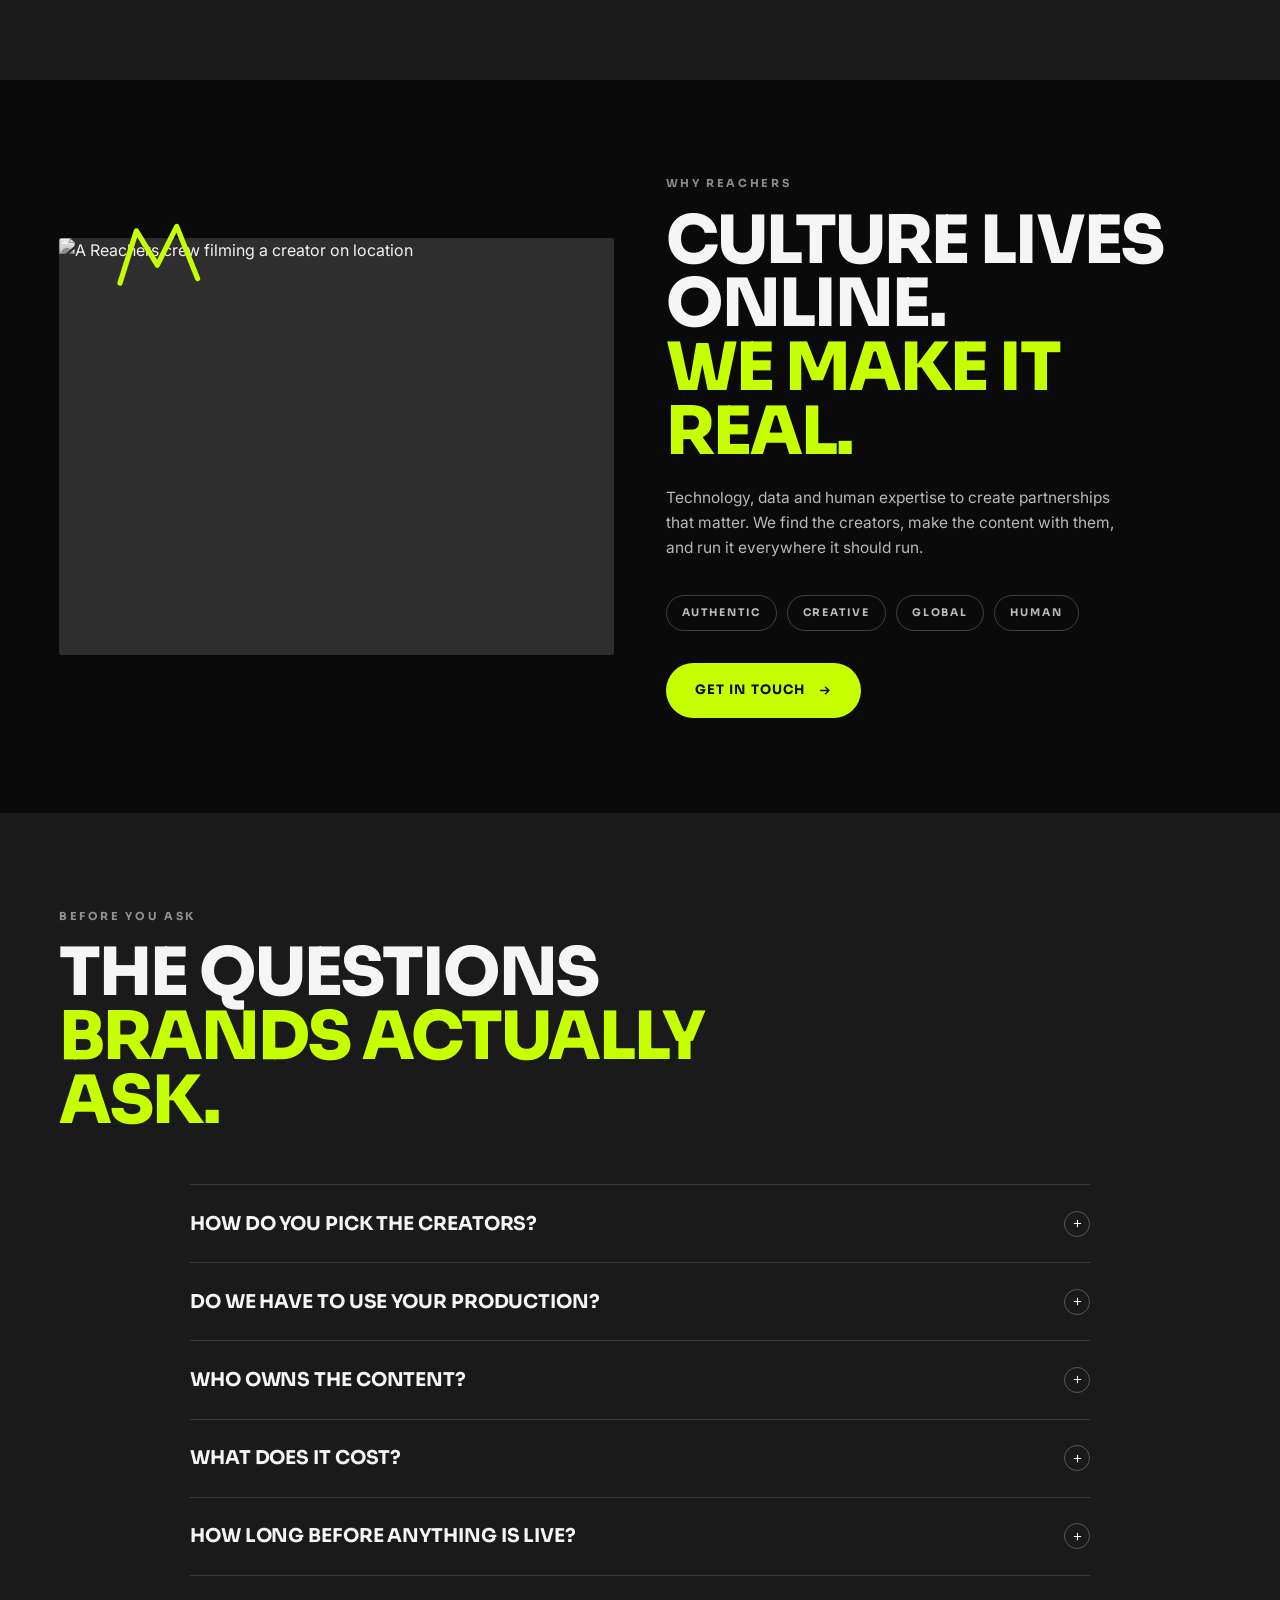
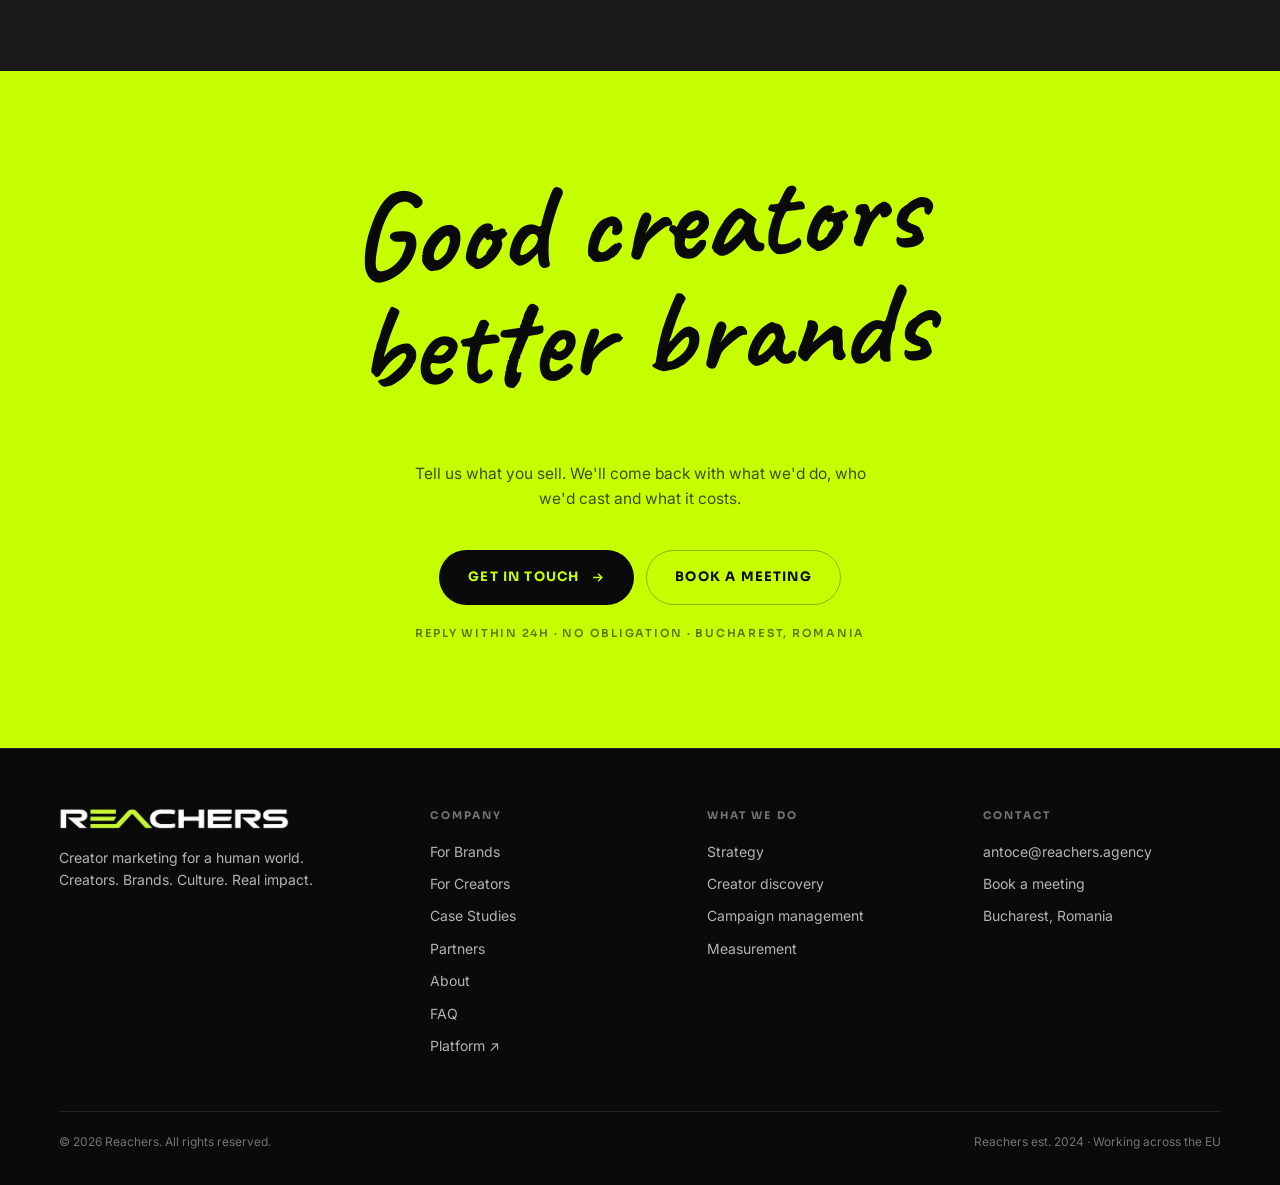
==== commit ca7ecd6c: "Add files via upload" ====
--- a/index.html
+++ b/index.html
@@ -11,6 +11,8 @@
 <link rel="icon" href="assets/favicon-192.png" type="image/png" sizes="192x192">
 <link rel="apple-touch-icon" href="assets/apple-touch-icon.png">
 <meta name="theme-color" content="#0A0A0A">
+
+<link rel="canonical" href="https://reachers.agency/">
 
 <meta property="og:type" content="website">
 <meta property="og:site_name" content="Reachers">
--- a/assets/reachers.css
+++ b/assets/reachers.css
@@ -590,3 +590,118 @@
   .herofilm img.hfposter{opacity:1!important}
   .hfbar,.hfflash,.hfticks{display:none}
 }
+
+/* ==========================================================================
+   INNER PAGES
+   Components shared by For Brands and For Creators. Kept here rather than in
+   per-page <style> blocks so the two pages cannot drift apart visually.
+   ========================================================================== */
+
+/* breadcrumb under the sticky header */
+.crumb{display:flex;align-items:center;gap:9px;font-family:var(--sora);font-weight:600;
+  font-size:10.5px;letter-spacing:.2em;text-transform:uppercase;
+  color:rgba(245,245,245,.42);padding-top:clamp(20px,2.4vw,34px)}
+.crumb a:hover{color:var(--green)}
+.crumb s{text-decoration:none;color:rgba(245,245,245,.28)}
+
+/* inner hero: shorter than the homepage, media on the right */
+.phero{padding:clamp(18px,2.4vw,34px) 0 clamp(46px,5.6vw,92px)}
+.pherogrid{display:grid;grid-template-columns:1.08fr .92fr;gap:clamp(26px,4vw,72px);
+  align-items:center}
+@media(max-width:980px){.pherogrid{grid-template-columns:1fr;gap:30px}}
+.pheromedia{position:relative}
+.pheromedia .bw{aspect-ratio:4/5;border-radius:3px}
+@media(max-width:980px){.pheromedia .bw{aspect-ratio:4/3}}
+
+/* comparison table: the honest three-way column read */
+.cmp{margin-top:clamp(30px,3.6vw,52px);border-top:1px solid rgba(245,245,245,.16)}
+.cmprow{display:grid;grid-template-columns:1.1fr 1fr 1fr 1.05fr;gap:clamp(12px,1.8vw,28px);
+  padding:clamp(15px,1.8vw,22px) 0;border-bottom:1px solid rgba(245,245,245,.12);
+  align-items:start}
+.cmprow.head{border-bottom-color:rgba(245,245,245,.26)}
+.cmprow.head b{font-family:var(--sora);font-weight:700;font-size:11px;letter-spacing:.18em;
+  text-transform:uppercase;color:rgba(245,245,245,.5)}
+.cmprow.head b.us{color:var(--green)}
+.cmpq{font-family:var(--sora);font-weight:700;font-size:clamp(13px,1.3vw,16px);
+  text-transform:uppercase;letter-spacing:-.005em;color:var(--off)}
+.cmprow p{margin:0;font-size:14px;line-height:1.5;color:rgba(245,245,245,.6)}
+.cmprow p.us{color:var(--off)}
+@media(max-width:860px){
+  /* the four-column read collapses to stacked labelled rows on phones */
+  .cmprow,.cmprow.head{grid-template-columns:1fr;gap:6px}
+  .cmprow.head{display:none}
+  .cmprow p::before{content:attr(data-l);display:block;font-family:var(--sora);
+    font-weight:700;font-size:9.5px;letter-spacing:.18em;text-transform:uppercase;
+    color:rgba(245,245,245,.38);margin-bottom:2px}
+  .cmprow p{padding-top:8px}
+  .cmpq{margin-bottom:4px}
+}
+.cmpnote{margin-top:18px;font-size:13px;line-height:1.55;color:rgba(245,245,245,.45);
+  max-width:72ch}
+
+/* numbered pipeline steps */
+.steps{display:grid;grid-template-columns:repeat(5,1fr);gap:1px;
+  background:rgba(245,245,245,.12);border:1px solid rgba(245,245,245,.12);
+  margin-top:clamp(30px,3.6vw,52px)}
+@media(max-width:1000px){.steps{grid-template-columns:repeat(2,1fr)}}
+@media(max-width:560px){.steps{grid-template-columns:1fr}}
+.step{background:var(--black);padding:clamp(20px,2.2vw,30px)}
+.on-char .step{background:var(--charcoal)}
+.step s{text-decoration:none;display:block;font-family:var(--sora);font-weight:800;
+  font-size:clamp(26px,3vw,42px);line-height:1;color:var(--green);letter-spacing:-.04em}
+.step b{display:block;margin-top:14px;font-family:var(--sora);font-weight:700;
+  font-size:clamp(14px,1.4vw,17px);text-transform:uppercase;letter-spacing:-.005em}
+.step p{margin:9px 0 0;font-size:13.5px;line-height:1.5;color:rgba(245,245,245,.6)}
+
+/* channel / capability tiles */
+.chan{display:grid;grid-template-columns:repeat(4,1fr);gap:1px;
+  background:rgba(245,245,245,.12);border:1px solid rgba(245,245,245,.12);
+  margin-top:clamp(28px,3.4vw,46px)}
+@media(max-width:860px){.chan{grid-template-columns:repeat(2,1fr)}}
+@media(max-width:480px){.chan{grid-template-columns:1fr}}
+.chanx{background:var(--black);padding:clamp(20px,2.2vw,28px)}
+.on-char .chanx{background:var(--charcoal)}
+.chanx b{display:block;font-family:var(--sora);font-weight:700;
+  font-size:clamp(15px,1.5vw,19px);text-transform:uppercase;letter-spacing:-.01em}
+.chanx p{margin:10px 0 0;font-size:13.5px;line-height:1.5;color:rgba(245,245,245,.6)}
+
+/* engagement model cards */
+.models{display:grid;grid-template-columns:repeat(3,1fr);gap:clamp(12px,1.4vw,20px);
+  margin-top:clamp(30px,3.6vw,52px)}
+@media(max-width:980px){.models{grid-template-columns:1fr}}
+.model{border:1px solid rgba(245,245,245,.16);padding:clamp(22px,2.4vw,34px);
+  display:flex;flex-direction:column;gap:16px;transition:border-color .25s}
+.model:hover{border-color:rgba(198,255,0,.5)}
+.model .eyebrow{color:var(--green)}
+.model h3{font-family:var(--sora);font-weight:800;text-transform:uppercase;
+  font-size:clamp(19px,1.9vw,25px);line-height:1.05;letter-spacing:-.025em;margin:0}
+.model>p{margin:0;font-size:14.5px;line-height:1.55;color:rgba(245,245,245,.68)}
+.model dl{margin:0;display:grid;gap:11px;padding-top:4px;
+  border-top:1px solid rgba(245,245,245,.12)}
+.model dt{font-family:var(--sora);font-weight:700;font-size:9.5px;letter-spacing:.2em;
+  text-transform:uppercase;color:rgba(245,245,245,.42);margin-top:7px}
+.model dd{margin:3px 0 0;font-size:14px;line-height:1.5;color:rgba(245,245,245,.78)}
+.model .btn{margin-top:auto;align-self:flex-start}
+
+/* two-column promise list, used on the creator agreement section */
+.pact{display:grid;grid-template-columns:1fr 1fr;gap:clamp(20px,3vw,54px);
+  margin-top:clamp(30px,3.6vw,52px)}
+@media(max-width:860px){.pact{grid-template-columns:1fr;gap:34px}}
+.pact h4{font-family:var(--sora);font-weight:700;font-size:11px;letter-spacing:.2em;
+  text-transform:uppercase;color:rgba(245,245,245,.5);margin:0 0 18px}
+.pact ul{margin:0;padding:0;list-style:none;display:grid;gap:14px}
+.pact li{font-size:14.5px;line-height:1.55;color:rgba(245,245,245,.72);
+  padding-left:22px;position:relative}
+.pact li::before{content:'';position:absolute;left:0;top:9px;width:11px;height:1.5px;
+  background:var(--green)}
+.pact .no li::before{background:rgba(245,245,245,.3)}
+.pact strong{color:var(--off);font-weight:600}
+
+/* plain capability list with a green rule, used for "what you get" */
+.gets{margin:clamp(26px,3vw,40px) 0 0;padding:0;list-style:none;
+  border-top:1px solid rgba(245,245,245,.14)}
+.gets li{padding:clamp(13px,1.5vw,18px) 0;border-bottom:1px solid rgba(245,245,245,.14);
+  font-size:15px;line-height:1.55;color:rgba(245,245,245,.72)}
+.gets li strong{color:var(--off);font-family:var(--sora);font-weight:700;
+  text-transform:uppercase;font-size:13.5px;letter-spacing:-.005em;
+  display:block;margin-bottom:4px}
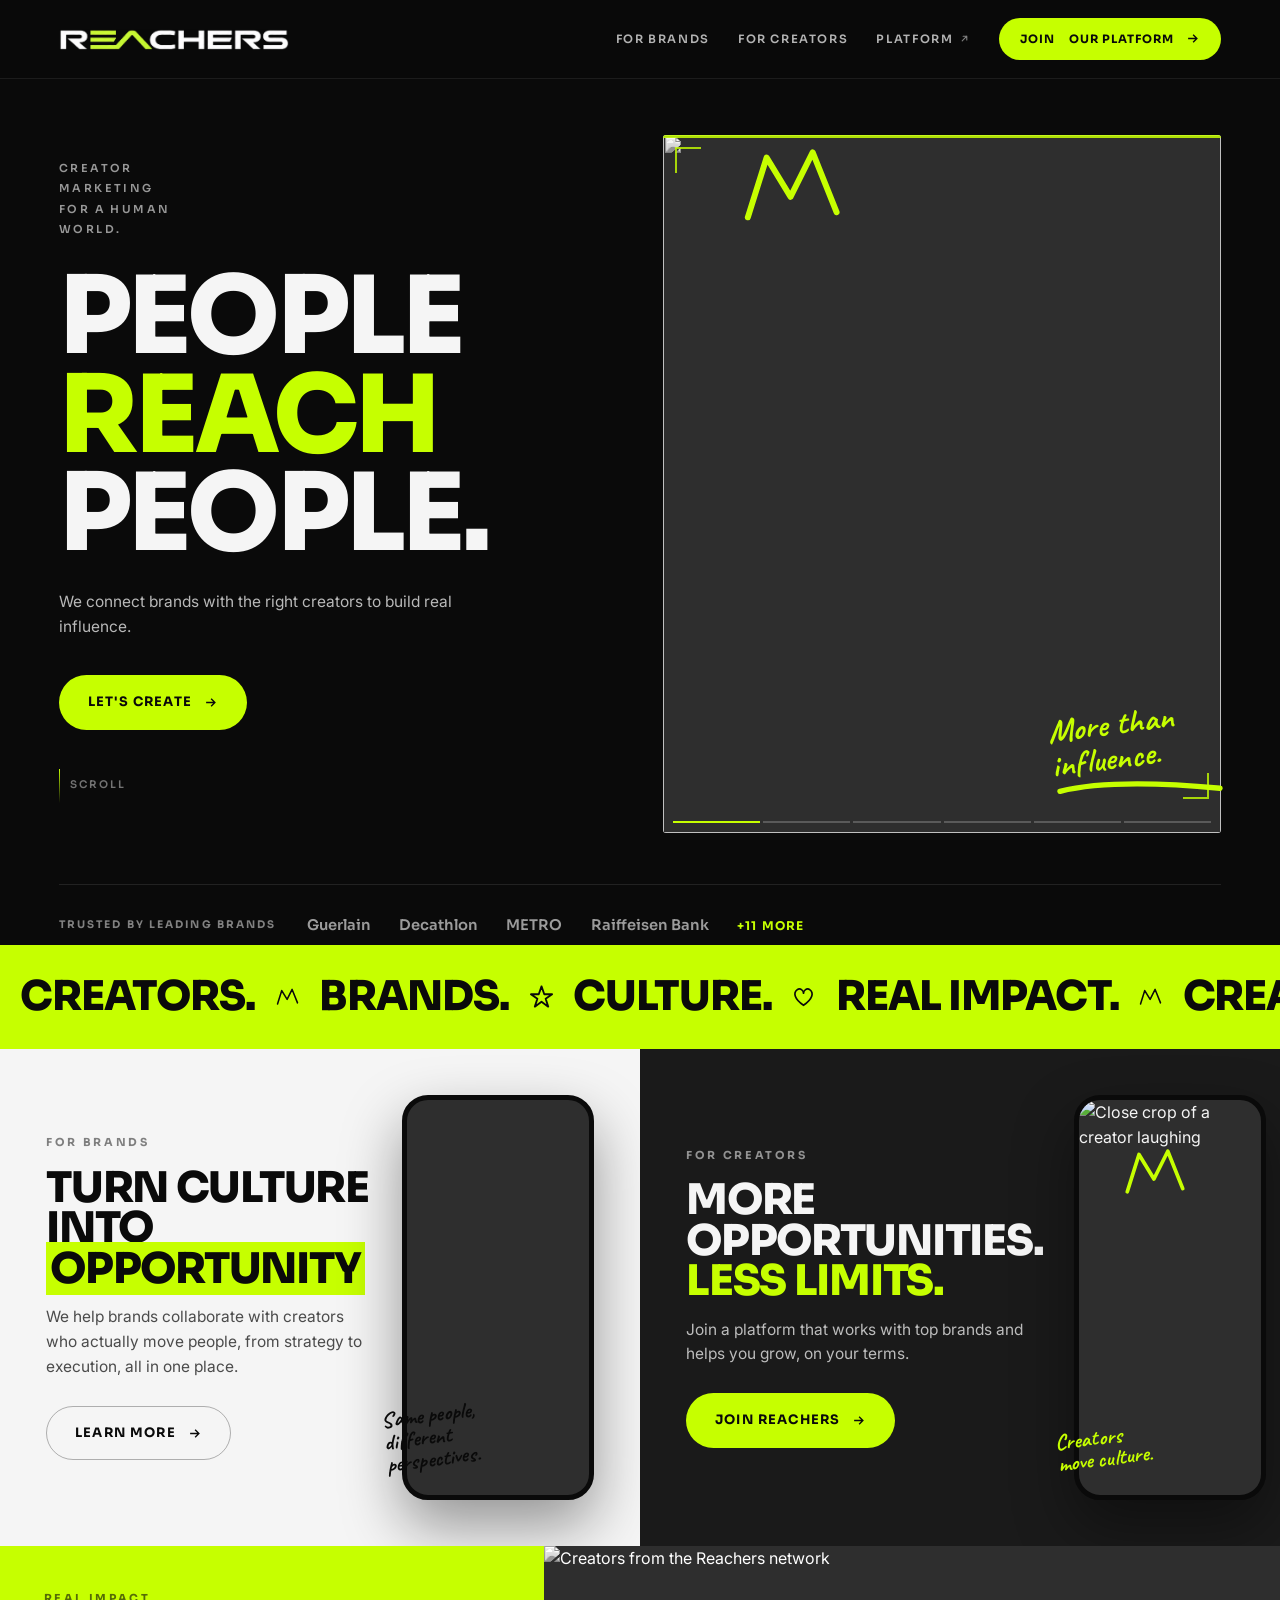
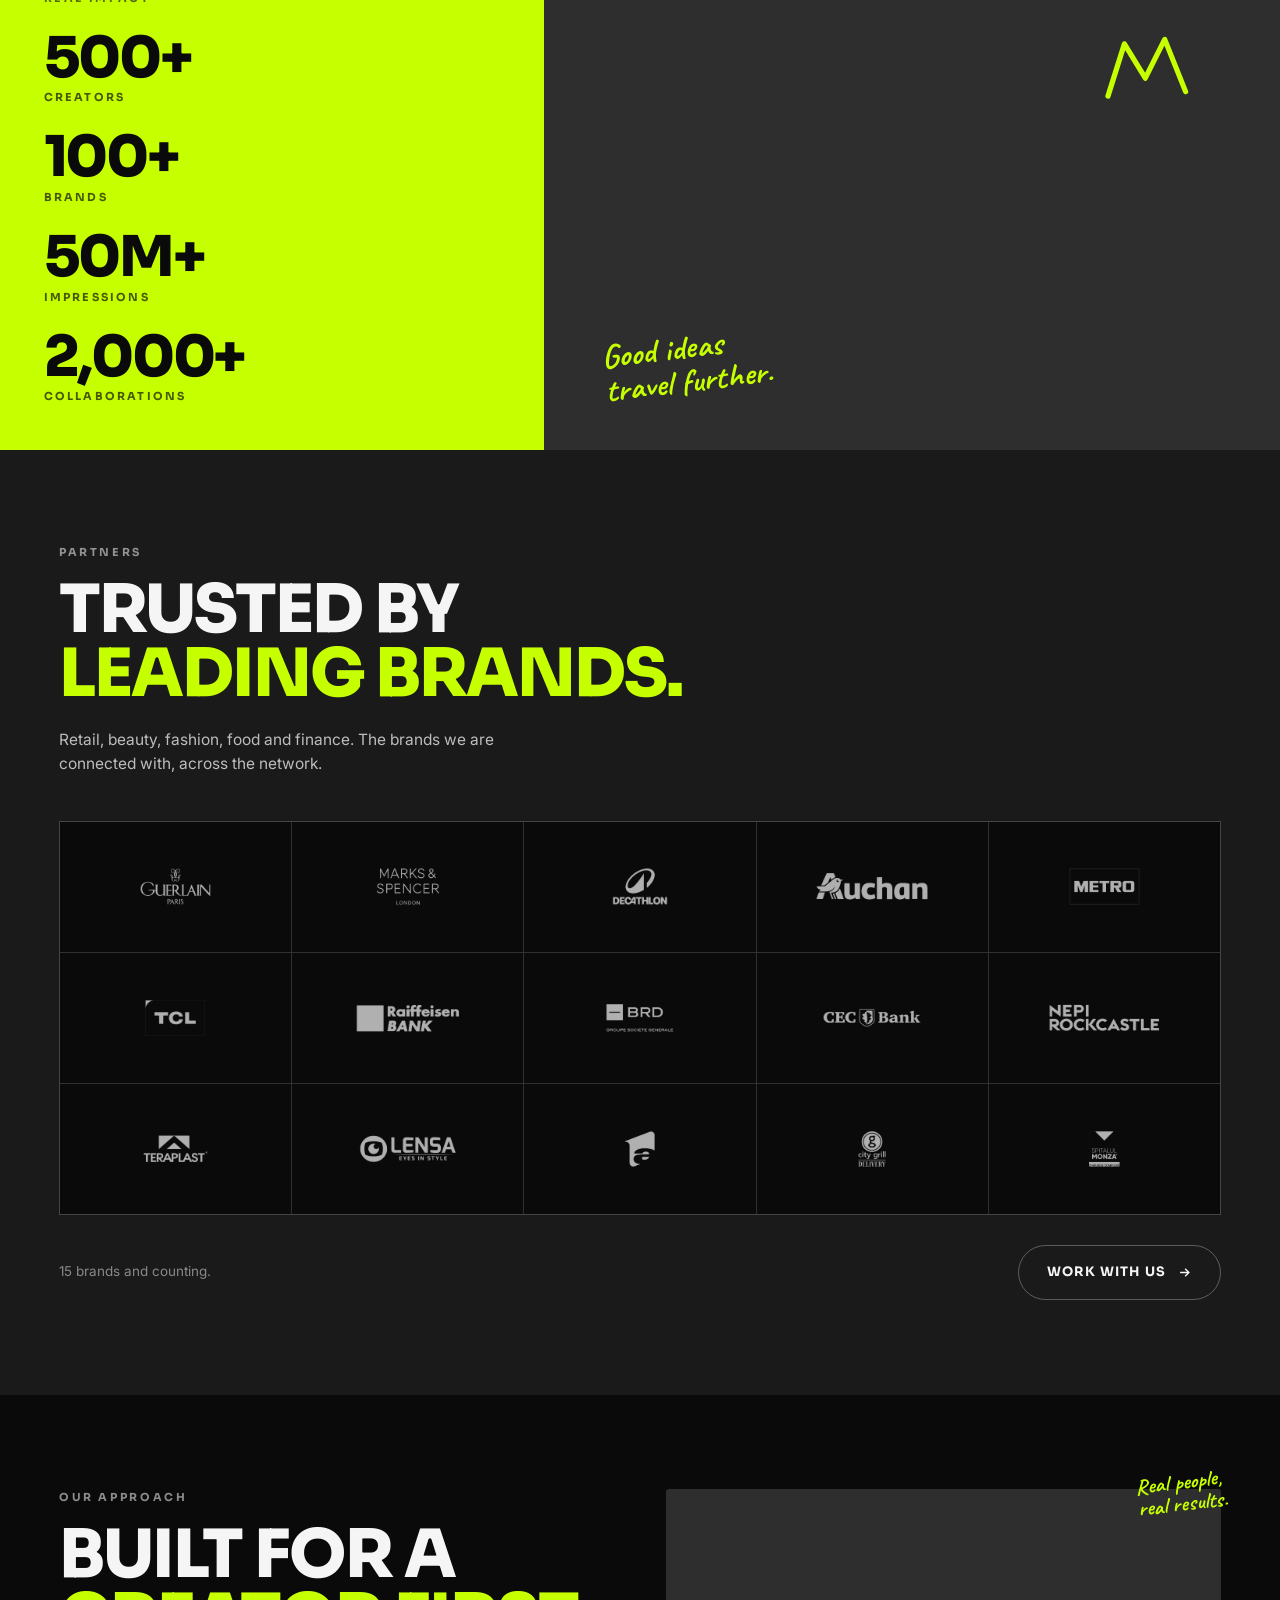
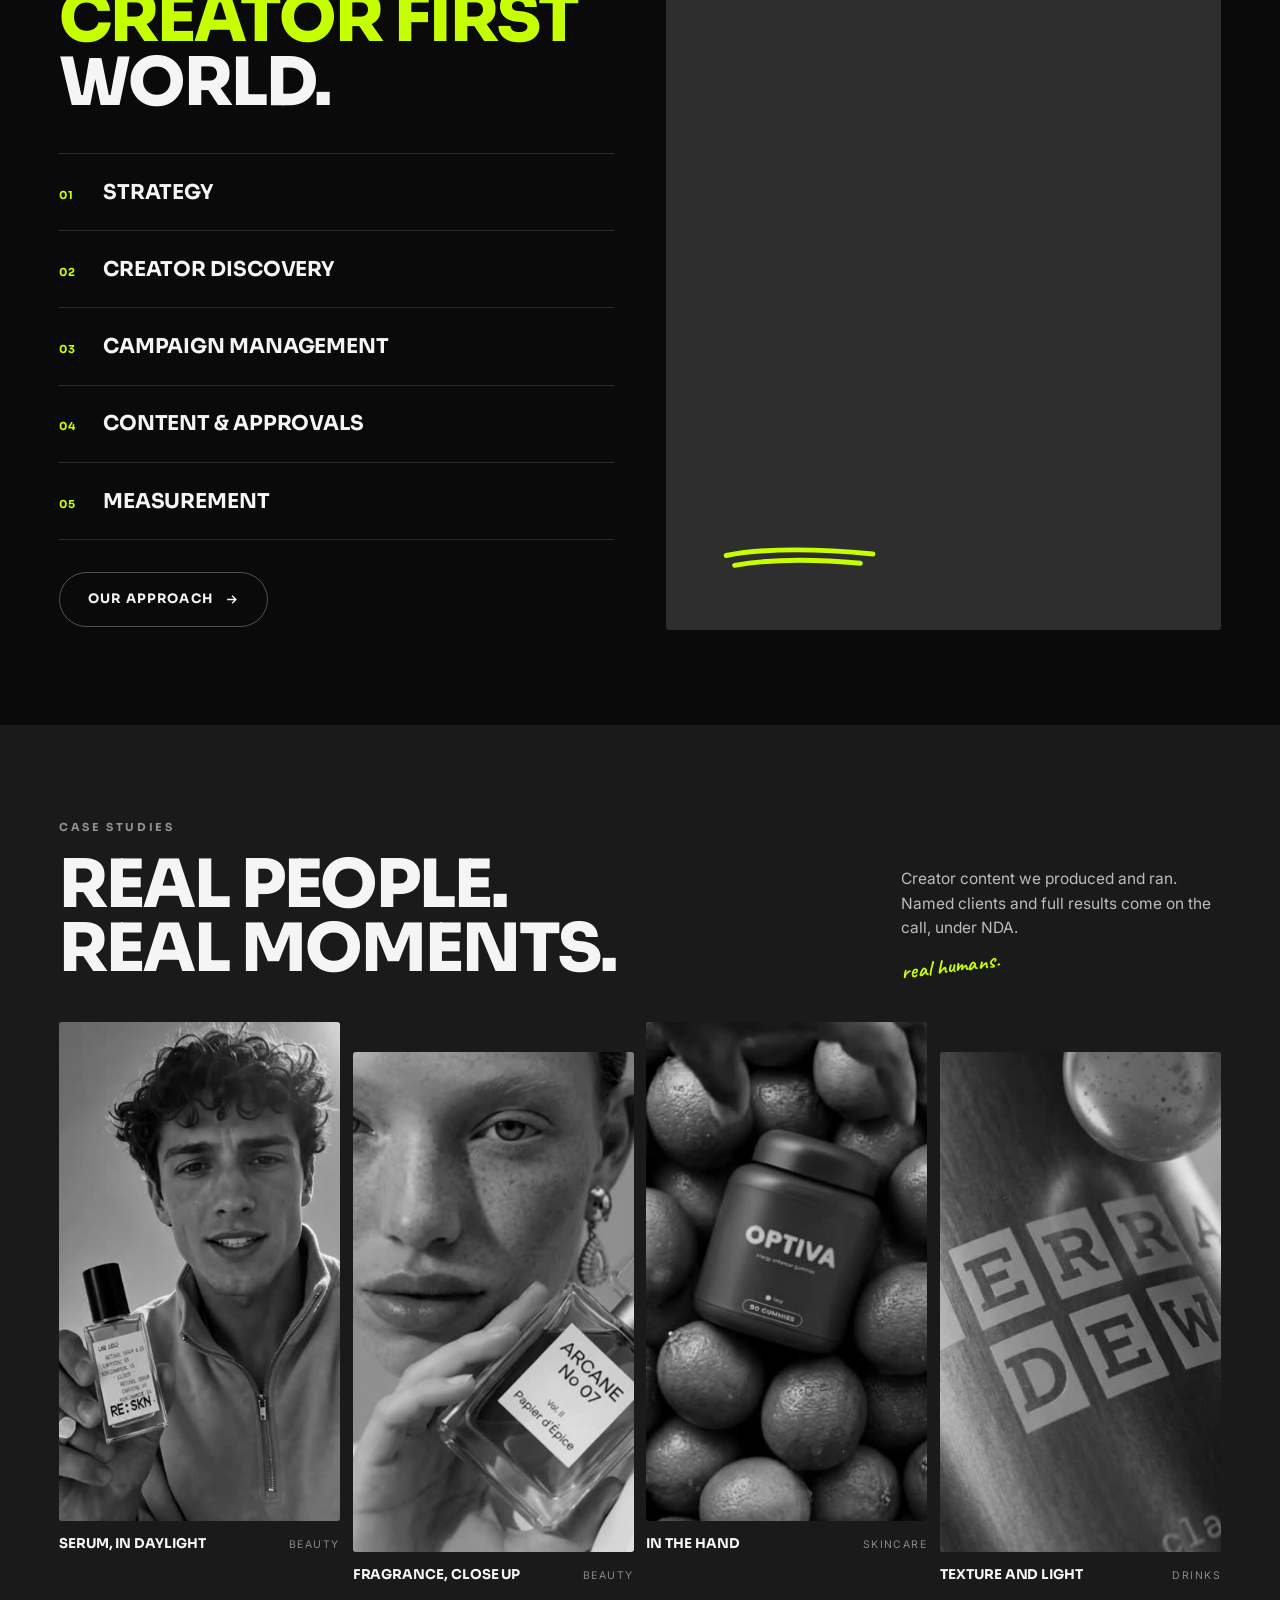
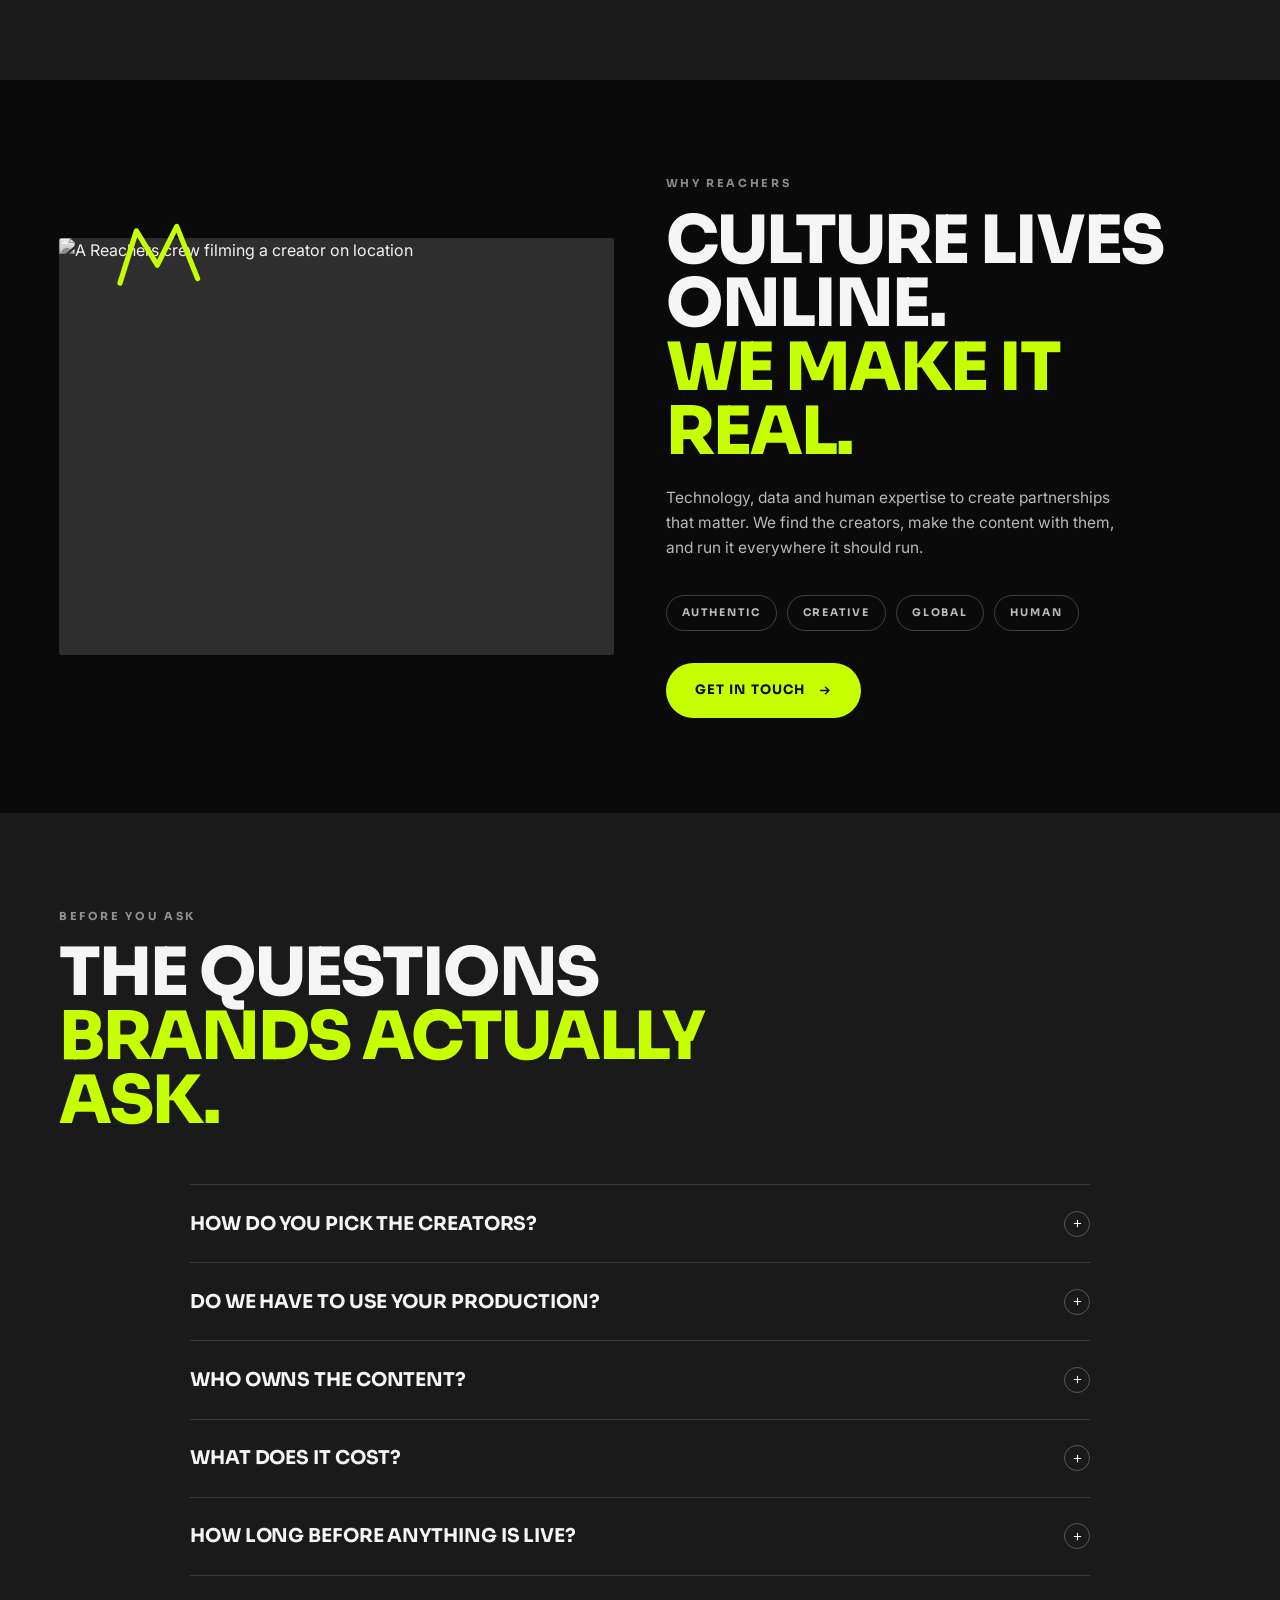
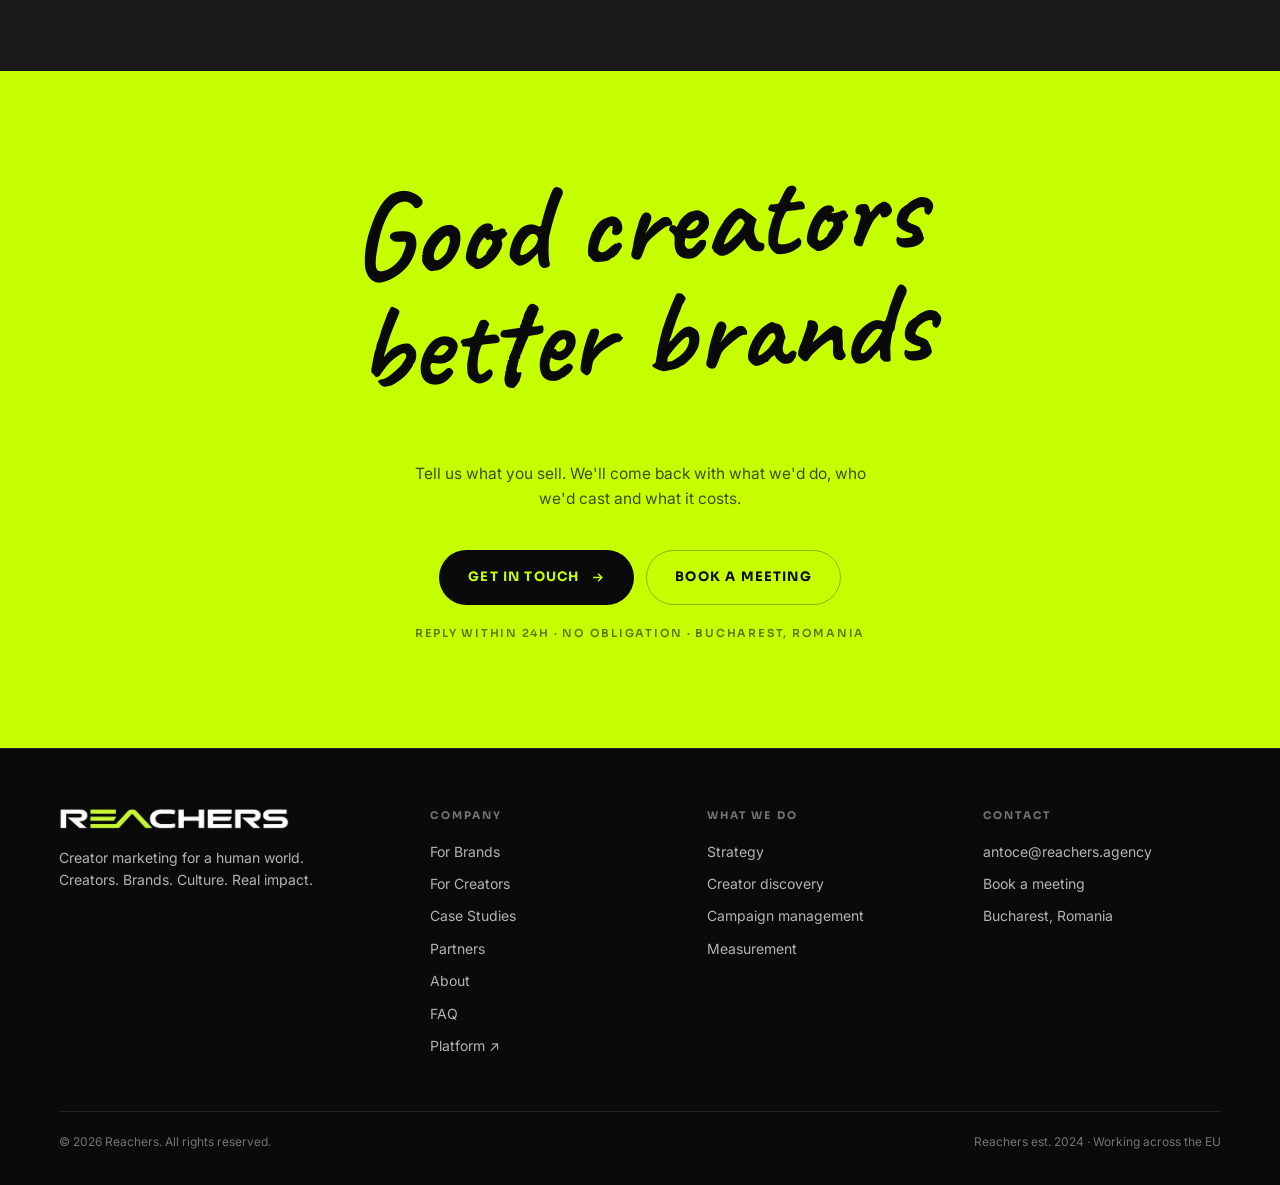
==== commit a3afb0e9: "Add files via upload" ====
--- a/index.html
+++ b/index.html
@@ -30,7 +30,7 @@
 <link rel="preconnect" href="https://fonts.googleapis.com">
 <link rel="preconnect" href="https://fonts.gstatic.com" crossorigin>
 <link href="https://fonts.googleapis.com/css2?family=Sora:wght@400;600;700;800&family=Inter:wght@400;500;600&family=Caveat:wght@600;700&display=swap" rel="stylesheet">
-<link rel="stylesheet" href="assets/reachers.css?v=6">
+<link rel="stylesheet" href="assets/reachers.css?v=7">
 </head>
 <body>
 
@@ -202,7 +202,11 @@
     </div>
     <div class="phonewrap">
       <div class="phone">
-        <img src="https://d8j0ntlcm91z4.cloudfront.net/user_3FrjhNeJIhfvKQwoPywwyseIzai/hf_20260917_222627_bd7686d3-b7ae-487f-ae4e-f24b4c065d78.png" alt="Creator filming on a phone" loading="lazy" width="1152" height="2048">
+        <!-- reads as a photograph until the hands move: the clip starts and
+             ends on the still used as its poster -->
+        <video src="https://d8j0ntlcm91z4.cloudfront.net/user_3FrjhNeJIhfvKQwoPywwyseIzai/hf_20260921_112757_eaffa458-62ee-4ad9-beb2-57443d605e62.mp4"
+               poster="https://d8j0ntlcm91z4.cloudfront.net/user_3FrjhNeJIhfvKQwoPywwyseIzai/hf_20260921_105401_65f29137-95b7-4472-9300-7c7d38ffc4be.png"
+               autoplay muted loop playsinline aria-label="A creator filming a friend on a phone"></video>
       </div>
       <span class="annot"><span class="hand sm dark">Same people,<br>different<br>perspectives.</span></span>
     </div>
@@ -221,7 +225,7 @@
     </div>
     <div class="phonewrap">
       <div class="phone">
-        <img src="https://d8j0ntlcm91z4.cloudfront.net/user_3FrjhNeJIhfvKQwoPywwyseIzai/hf_20260917_222628_268e10f6-35a3-4304-8eb8-6ee4a1a063a4.png" alt="Creator pointing a phone at the camera" loading="lazy" width="1152" height="2048">
+        <img src="https://d8j0ntlcm91z4.cloudfront.net/user_3FrjhNeJIhfvKQwoPywwyseIzai/hf_20260921_105400_27c78545-cf95-49cd-a25e-0f8b0f2035b1.png" alt="Close crop of a creator laughing" loading="lazy" width="1152" height="2048">
         <span class="scrib" style="top:12%;left:24%;width:64px;height:48px;--len:340">
           <svg><use href="#mk-crown"/></svg>
         </span>
@@ -242,8 +246,13 @@
     <div class="stat"><b>2,000+</b><span>Collaborations</span></div>
   </div>
   <div class="statsphoto" data-r data-rd="0.1">
-    <div class="bw keep">
-      <img src="https://d8j0ntlcm91z4.cloudfront.net/user_3FrjhNeJIhfvKQwoPywwyseIzai/hf_20260917_222628_7a00d906-fd19-4b13-ac14-804479e31ce5.png" alt="Creators from the Reachers network" loading="lazy" width="2048" height="1365">
+    <!-- three frames off one shoot. at rest it is a photograph; hovering
+         thumbs through the other two, like a marked up contact sheet -->
+    <div class="bw keep sheet">
+      <img class="on" src="https://d8j0ntlcm91z4.cloudfront.net/user_3FrjhNeJIhfvKQwoPywwyseIzai/hf_20260921_112921_208cc998-976c-42dd-bf21-8eaf4cd8c51b.png" alt="Creators from the Reachers network" loading="lazy" width="2048" height="1536">
+      <img src="https://d8j0ntlcm91z4.cloudfront.net/user_3FrjhNeJIhfvKQwoPywwyseIzai/hf_20260921_112921_90fb5118-99fb-4dad-972a-af068997b07d.png" alt="" aria-hidden="true" loading="lazy" width="2048" height="1536">
+      <img src="https://d8j0ntlcm91z4.cloudfront.net/user_3FrjhNeJIhfvKQwoPywwyseIzai/hf_20260921_112922_6543c71a-70ef-4018-8c1c-a01da096203e.png" alt="" aria-hidden="true" loading="lazy" width="2048" height="1536">
+      <span class="sheetn" aria-hidden="true">01 / 03</span>
     </div>
     <span class="scrib" style="top:16%;right:12%;width:clamp(70px,7vw,110px);height:80px;--len:340">
       <svg><use href="#mk-crown"/></svg>
@@ -332,13 +341,19 @@
         <p class="eyebrow">Case studies</p>
         <h2 class="h2" style="margin-top:16px">Real people.<br>Real moments.</h2>
       </div>
-      <p class="lede" data-r style="max-width:32ch">Creator content we produced and ran.
-        Named clients and full results come on the call, under NDA.</p>
+      <div data-r style="max-width:32ch">
+        <p class="lede">Creator content we produced and ran.
+          Named clients and full results come on the call, under NDA.</p>
+        <span class="annot" style="display:block;margin-top:14px">
+          <span class="hand sm">real humans.</span>
+        </span>
+      </div>
     </div>
 
     <div class="wall">
       <div class="wcell" data-r>
         <div class="bw"><video src="assets/media/v3.mp4" poster="assets/media/v3.jpg" autoplay muted loop playsinline></video>
+          <span class="mtag" aria-hidden="true">01</span>
           <div class="wdetail"><ul>
             <li>One creator, filmed on her own phone</li>
             <li>Cut for Reels, TikTok and the product page</li>
@@ -349,6 +364,7 @@
       </div>
       <div class="wcell" data-r data-rd="0.06">
         <div class="bw"><video src="assets/media/v5.mp4" poster="assets/media/v5.jpg" autoplay muted loop playsinline></video>
+          <span class="mtag" aria-hidden="true">02</span>
           <div class="wdetail"><ul>
             <li>Studio pass for the hero product frames</li>
             <li>Paired with creator-shot lifestyle</li>
@@ -359,6 +375,7 @@
       </div>
       <div class="wcell" data-r data-rd="0.12">
         <div class="bw"><video src="assets/media/v2.mp4" poster="assets/media/v2.jpg" autoplay muted loop playsinline></video>
+          <span class="mtag" aria-hidden="true">03</span>
           <div class="wdetail"><ul>
             <li>Close product handling, shot in one session</li>
             <li>Vertical master, re-cut four ways</li>
@@ -369,6 +386,7 @@
       </div>
       <div class="wcell" data-r data-rd="0.18">
         <div class="bw"><video src="assets/media/v1.mp4" poster="assets/media/v1.jpg" autoplay muted loop playsinline></video>
+          <span class="mtag" aria-hidden="true">04</span>
           <div class="wdetail"><ul>
             <li>Macro texture pass, no talent needed</li>
             <li>Shot alongside the main creator day</li>
@@ -385,7 +403,7 @@
 <section class="sect">
   <div class="wrap cultgrid">
     <div class="cultmedia" data-r>
-      <div class="bw">
+      <div class="bw par">
         <img src="https://d8j0ntlcm91z4.cloudfront.net/user_3FrjhNeJIhfvKQwoPywwyseIzai/hf_20260918_065403_1ffc7806-2037-418f-82f2-b814fd2c1c15.png" alt="A Reachers crew filming a creator on location" loading="lazy" width="2048" height="1536">
       </div>
       <span class="scrib" style="top:-22px;left:10%;width:clamp(70px,7vw,108px);height:76px;--len:340">
@@ -548,7 +566,7 @@
   </div>
 </footer>
 
-<script src="assets/reachers.js?v=1"></script>
+<script src="assets/reachers.js?v=2"></script>
 <script>
 (function(){
   'use strict';
@@ -563,17 +581,22 @@
     if(!box) return;
 
     var CDN = 'https://d8j0ntlcm91z4.cloudfront.net/user_3FrjhNeJIhfvKQwoPywwyseIzai/';
-    var POSTER = CDN + 'hf_20260918_073745_89392dd8-7ccb-4af0-a276-a1832141d928.png';
-
-    /* in = where in the 4s clip the moment lands. hold = how long it stays up. */
+    var POSTER = CDN + 'hf_20260921_105400_92e11cf5-b0b0-4a66-a884-ba624d8b3c87.png';
+
+    /* Six shots rather than seven, each held about a second instead of two
+       thirds of one: the old cut ran at 4.7s total and read as a trailer.
+       This lands near 6.5s and lets each face register before the cut.
+       Every clip was animated out of a still that was checked frame by frame,
+       and starts and ends on that same still, so the cuts land on a
+       photograph rather than mid-morph.
+       in = where in the 4s clip the movement peaks. hold = time on screen. */
     var SHOTS = [
-      {f:'hf_20260918_073314_dbd8acb1-d7ad-4467-adab-8e30326e3a58.mp4', in:1.20, hold:0.70},
-      {f:'hf_20260918_073314_1690f2a7-43d6-4324-b39a-4ecfacbdf77b.mp4', in:1.40, hold:0.65},
-      {f:'hf_20260918_073314_c603f97b-15e7-432a-8f18-dcaf4988fff0.mp4', in:1.50, hold:0.60},
-      {f:'hf_20260918_073314_1af7be41-d272-4144-97fe-30efb1e48b26.mp4', in:1.30, hold:0.70},
-      {f:'hf_20260918_073314_83e8bf42-c6d4-43e1-917d-3e8dd9bbea14.mp4', in:1.50, hold:0.75},
-      {f:'hf_20260918_073314_12151755-acb7-4d06-b194-79c7d43db824.mp4', in:1.40, hold:0.60},
-      {f:'hf_20260918_073314_48b5da07-afe4-4291-bb94-a6131c937629.mp4', in:1.60, hold:0.70}
+      {f:'hf_20260921_112758_bdc5494c-386c-4e78-be09-bcafa6fb2f0a.mp4', in:1.30, hold:1.15},
+      {f:'hf_20260921_112757_135ca872-14bd-476c-b2ec-34ce4b890ded.mp4', in:1.45, hold:1.05},
+      {f:'hf_20260921_112758_89368c5f-7e23-40b3-995f-77aca5fb1090.mp4', in:1.40, hold:1.00},
+      {f:'hf_20260921_112757_d081db7d-85d0-4b9b-ba35-1d1d278e37bb.mp4', in:1.35, hold:1.15},
+      {f:'hf_20260921_112757_cb0ddf5c-8efd-45ec-8ba5-e976a0f4cab7.mp4', in:1.50, hold:0.95},
+      {f:'hf_20260921_112757_5803e28c-60d1-45f6-af50-2d32e078904b.mp4', in:1.40, hold:1.20}
     ];
 
     var poster = new Image();
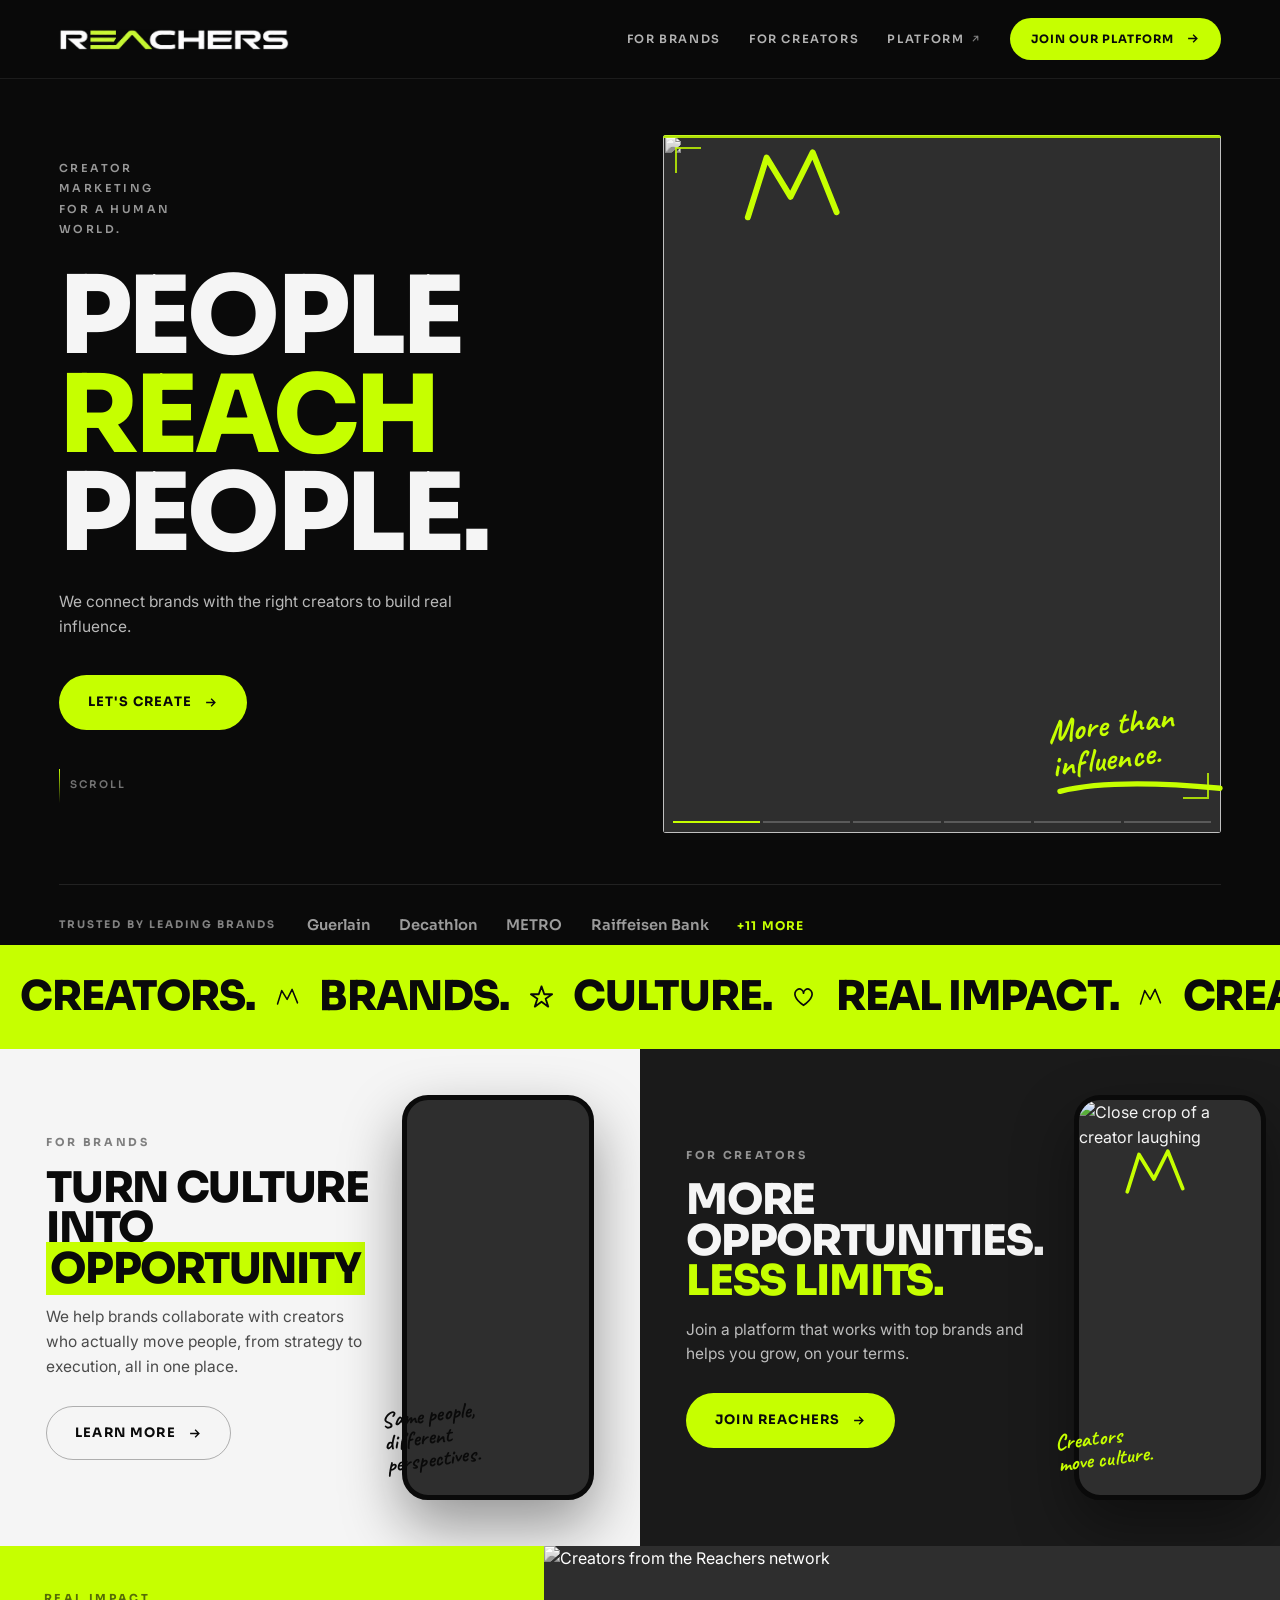
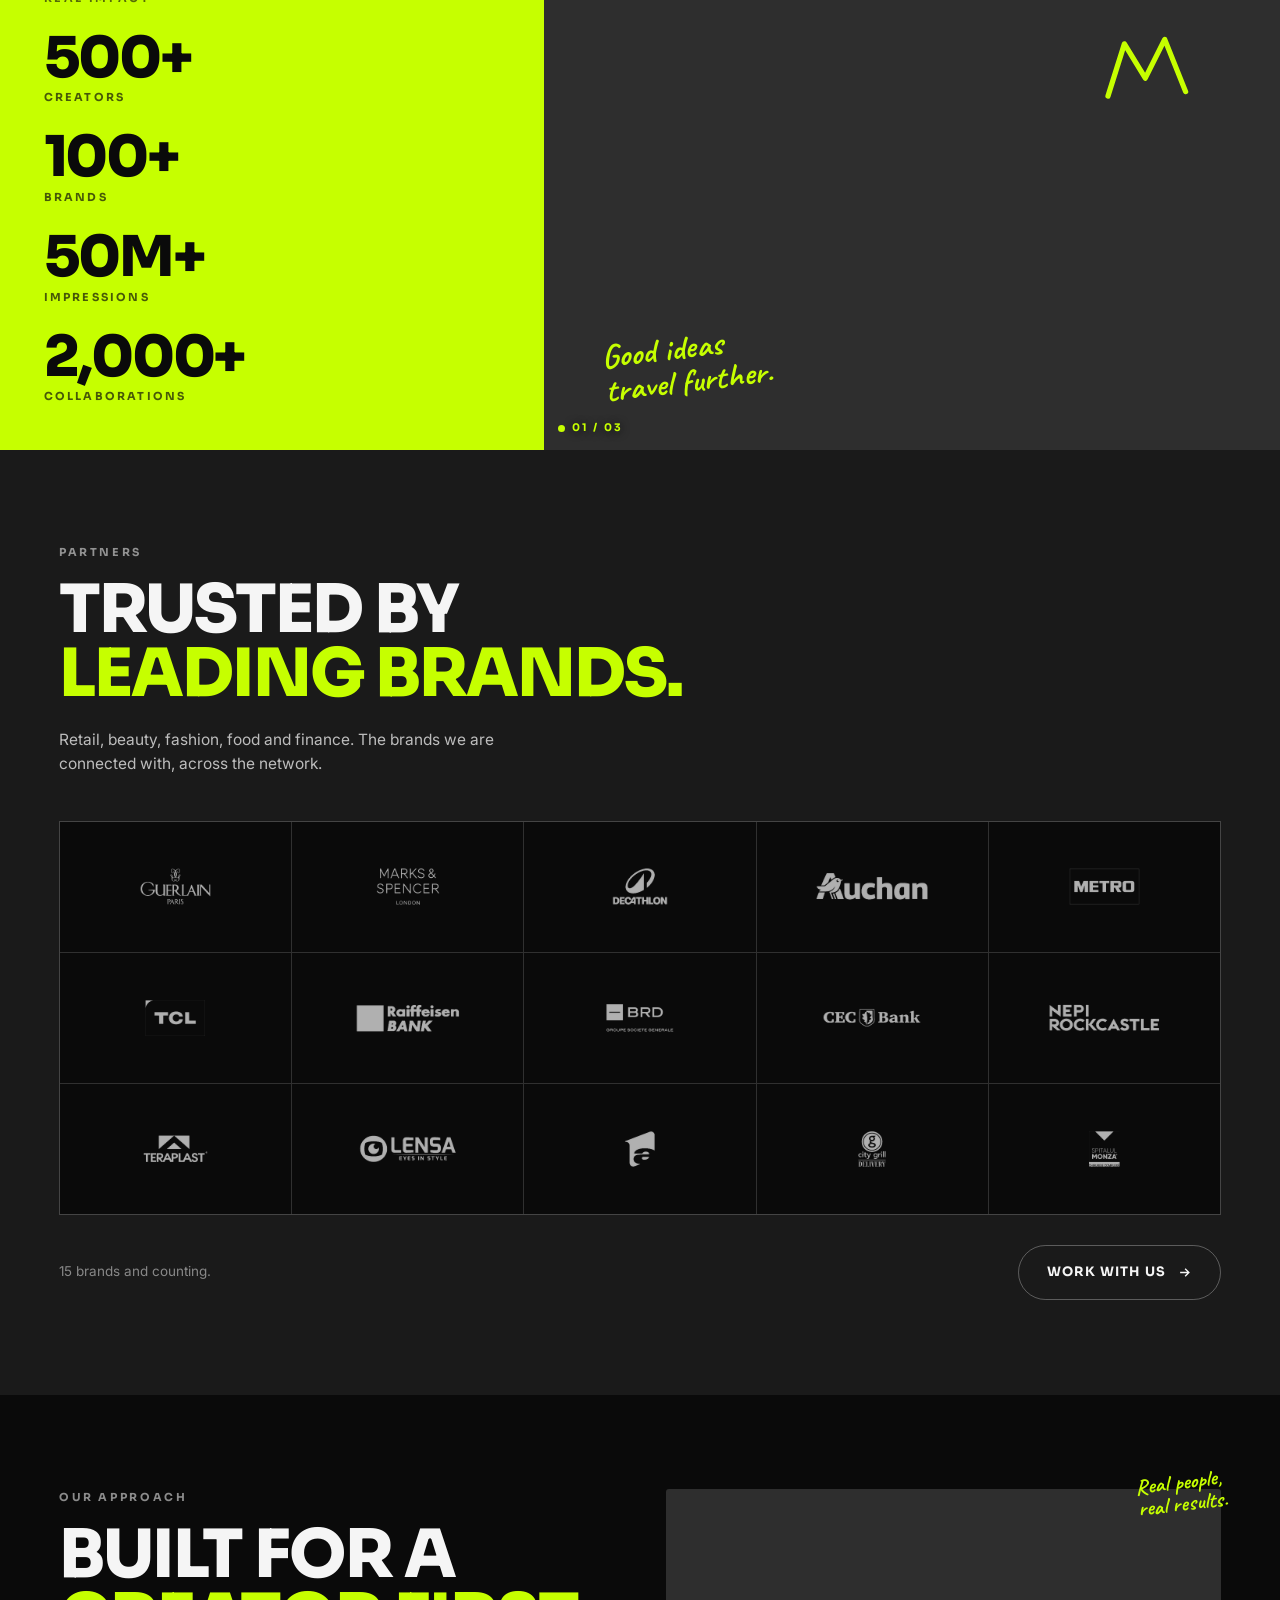
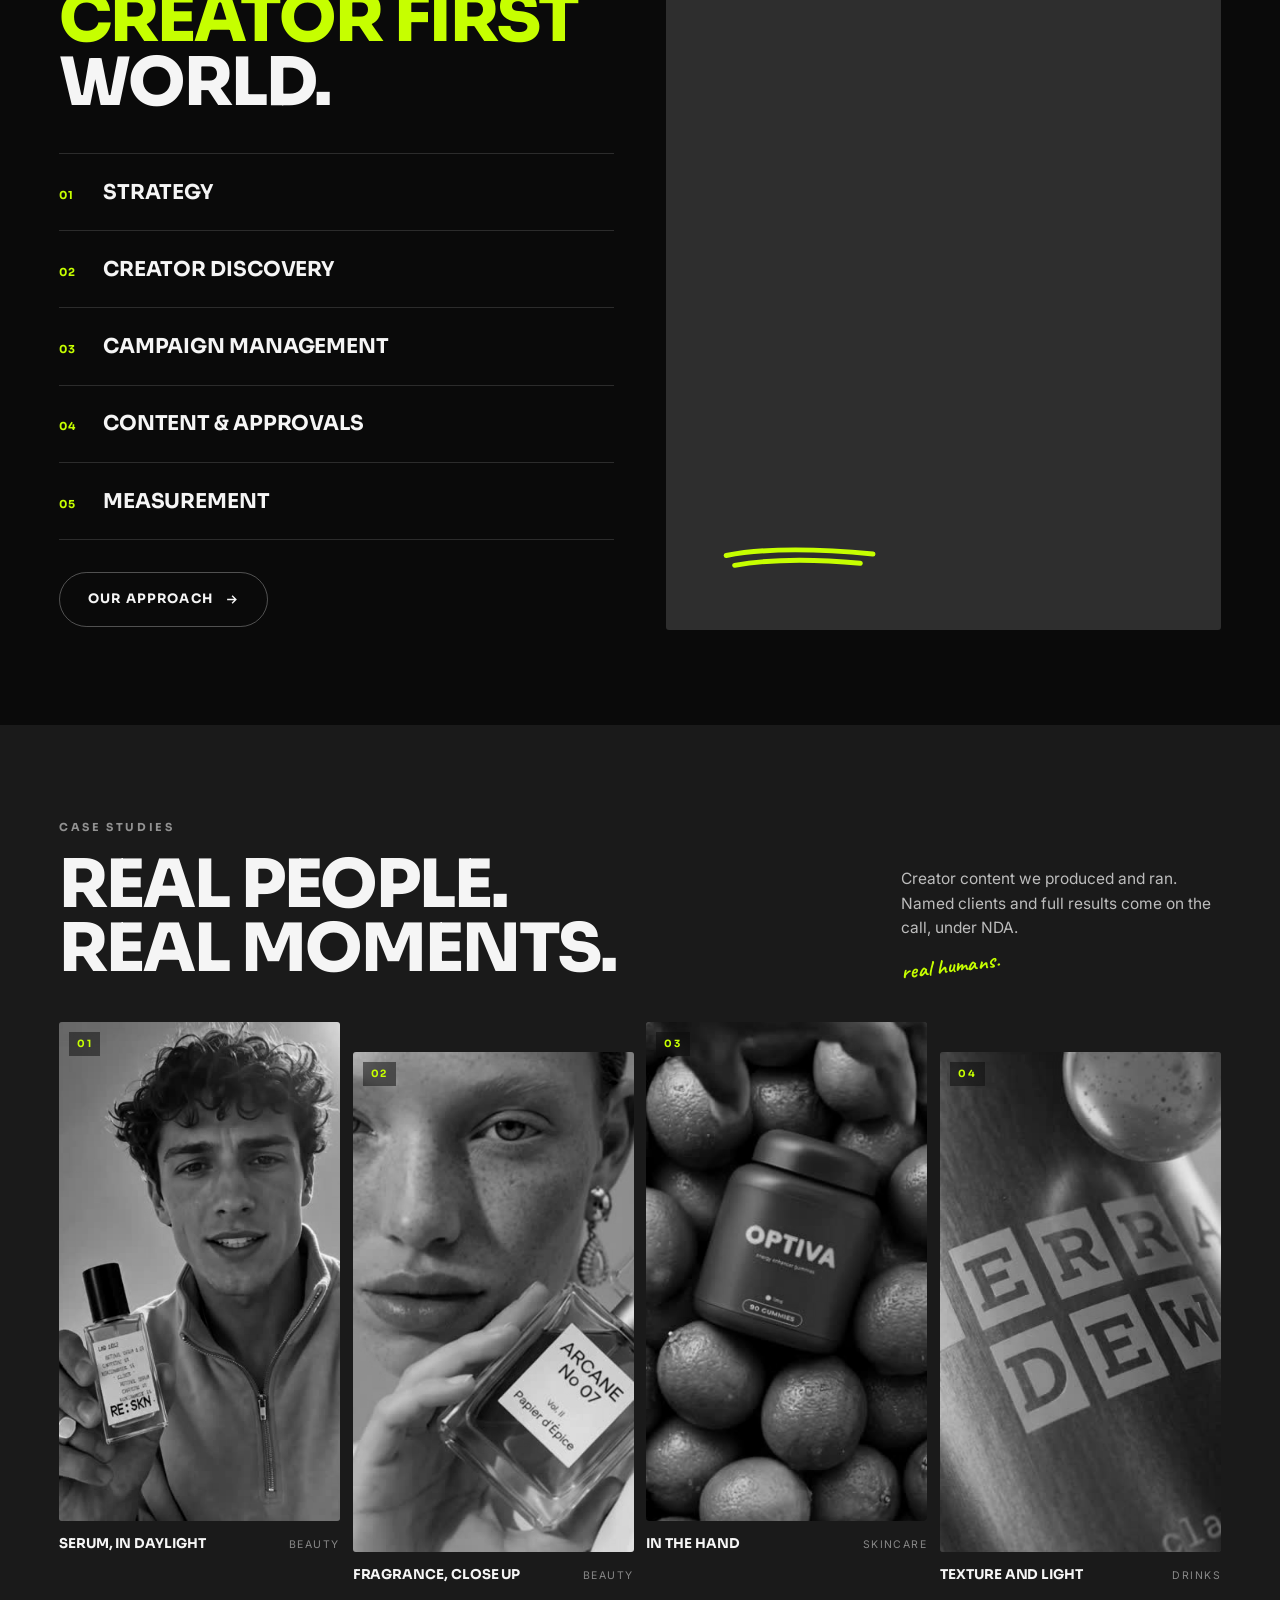
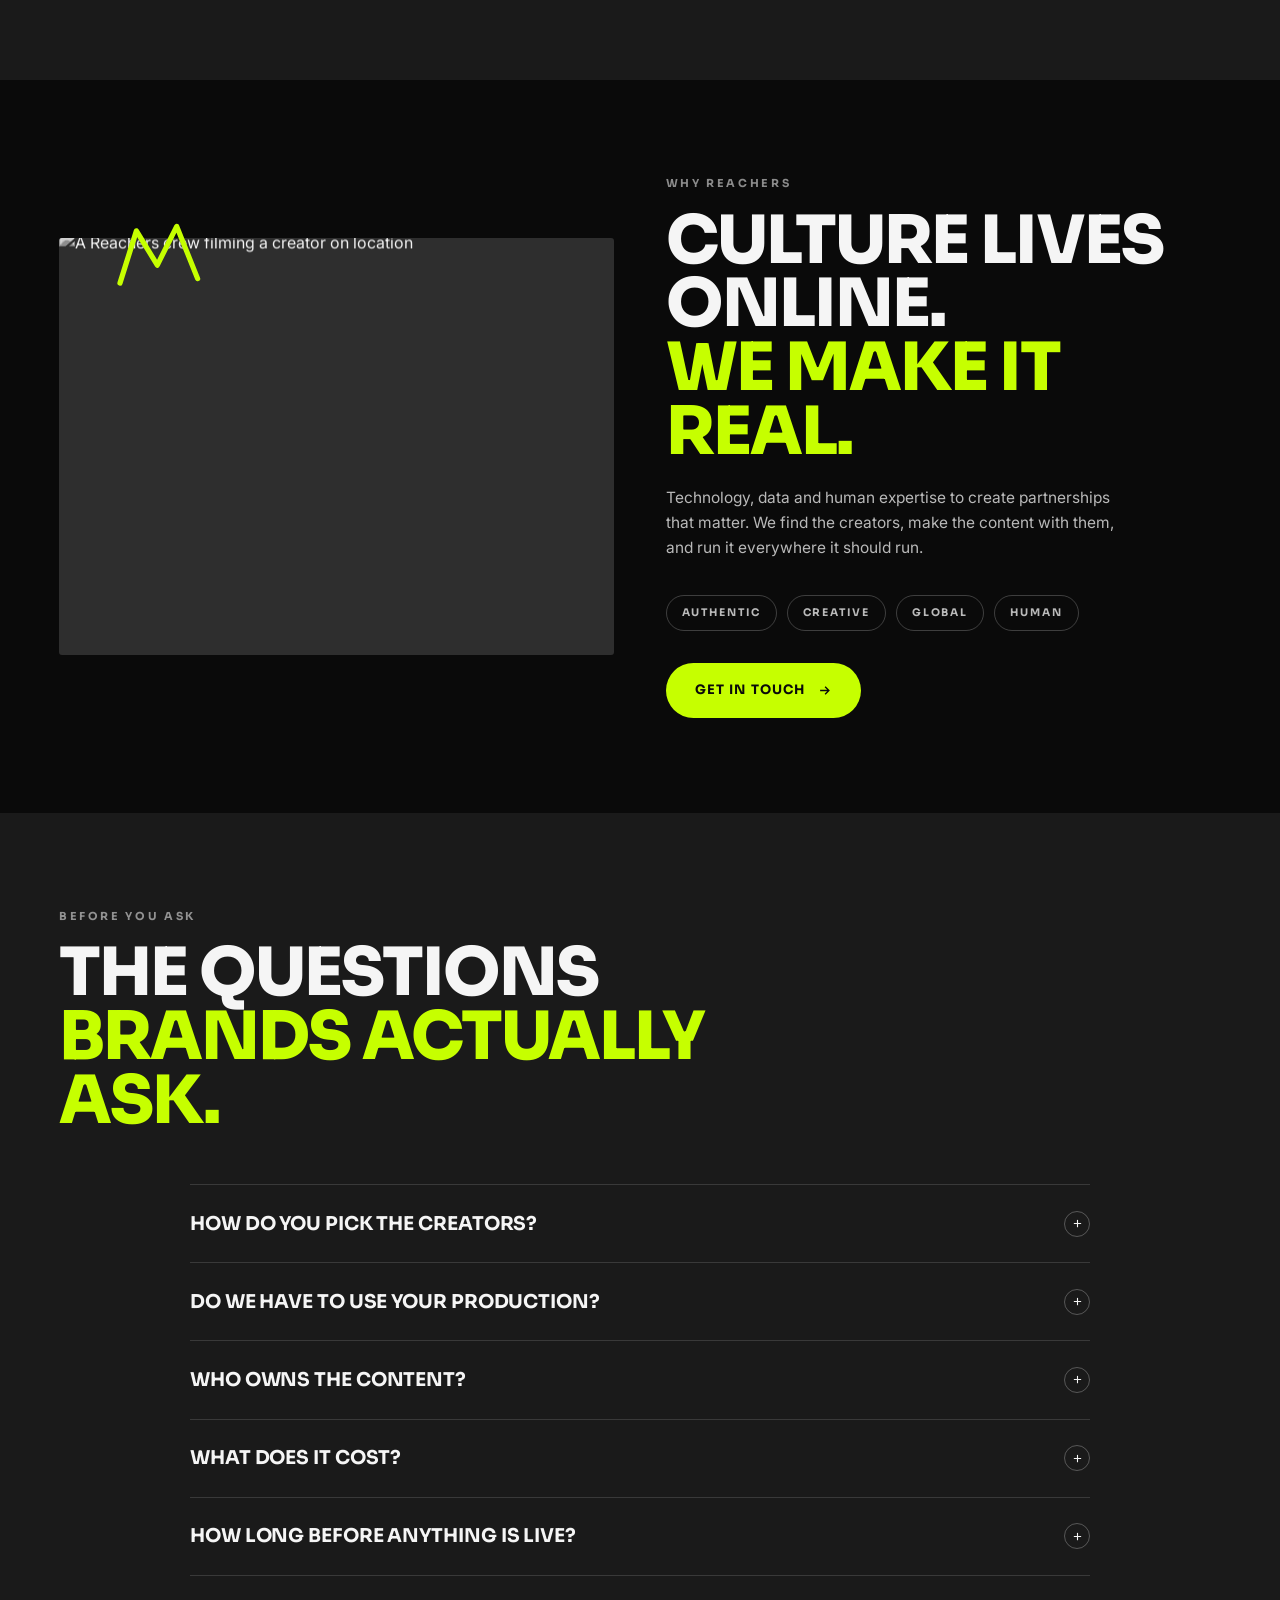
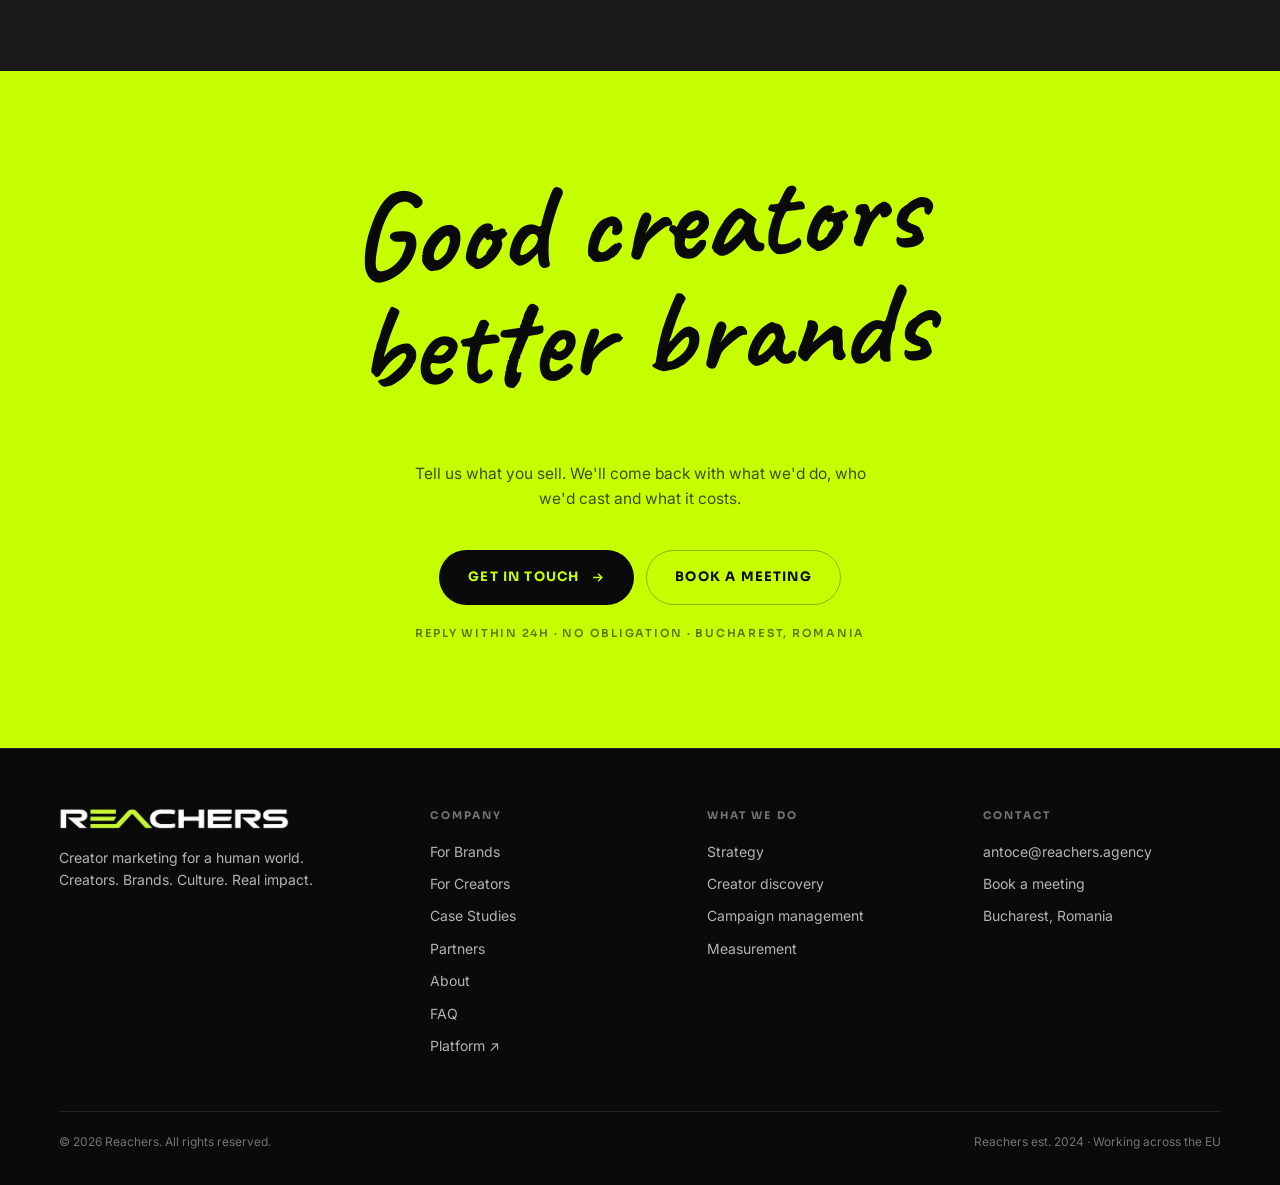
==== commit 3797ffe7: "Add files via upload" ====
--- a/index.html
+++ b/index.html
@@ -30,7 +30,7 @@
 <link rel="preconnect" href="https://fonts.googleapis.com">
 <link rel="preconnect" href="https://fonts.gstatic.com" crossorigin>
 <link href="https://fonts.googleapis.com/css2?family=Sora:wght@400;600;700;800&family=Inter:wght@400;500;600&family=Caveat:wght@600;700&display=swap" rel="stylesheet">
-<link rel="stylesheet" href="assets/reachers.css?v=7">
+<link rel="stylesheet" href="assets/reachers.css?v=8">
 </head>
 <body>
 
@@ -78,7 +78,7 @@
       <a class="plat" href="https://app.reachers.agency/studios" target="_blank" rel="noopener">Platform
         <svg viewBox="0 0 24 24" aria-hidden="true"><path d="M7 17 17 7M9 7h8v8"/></svg>
         <span class="sr">(opens the Reachers platform)</span></a>
-      <a class="btn sm" href="https://app.reachers.agency/studios" target="_blank" rel="noopener">Join<span class="ctamore">&nbsp;our platform</span>
+      <a class="btn sm" href="https://app.reachers.agency/studios" target="_blank" rel="noopener"><span class="btnl">Join<span class="ctamore"> our platform</span></span>
         <svg viewBox="0 0 24 24"><path d="M5 12h14M13 6l6 6-6 6"/></svg></a>
     </nav>
     <button class="burger" type="button" aria-label="Open menu" aria-expanded="false" data-menu-open>
--- a/assets/reachers.css
+++ b/assets/reachers.css
@@ -697,6 +697,50 @@
 .pact .no li::before{background:rgba(245,245,245,.3)}
 .pact strong{color:var(--off);font-weight:600}
 
+/* ==========================================================================
+   ART DIRECTION LAYER
+   Treatment only: contact sheet, frame tags, a little scroll parallax. No
+   layout, type or colour changes. Everything here sits on top of components
+   that already exist, so removing this block leaves the site intact.
+   ========================================================================== */
+
+/* ---------- contact sheet ----------
+   One frame at rest. Hovering runs the other frames like someone thumbing
+   through a proof sheet. The frames stack in the same box, so nothing moves. */
+.sheet img{position:absolute;inset:0;width:100%;height:100%;object-fit:cover;
+  opacity:0;transition:opacity .2s linear}
+.sheet img.on{opacity:1}
+/* the green only ever touches the frame edge, never the photograph */
+.sheet::after{content:'';position:absolute;inset:0;z-index:4;pointer-events:none;
+  border:2px solid transparent;transition:border-color .25s var(--e)}
+.sheet:hover::after{border-color:var(--green)}
+.sheetn{position:absolute;left:14px;bottom:13px;z-index:5;pointer-events:none;
+  display:flex;align-items:center;gap:7px;
+  font-family:var(--sora);font-weight:700;font-size:10.5px;letter-spacing:.2em;
+  color:var(--green);text-shadow:0 1px 8px rgba(10,10,10,.9)}
+.sheetn::before{content:'';width:7px;height:7px;border-radius:50%;background:var(--green)}
+
+/* ---------- frame index tag, as pencilled on a contact sheet ---------- */
+.mtag{position:absolute;top:10px;left:10px;z-index:5;pointer-events:none;
+  font-family:var(--sora);font-weight:700;font-size:10px;letter-spacing:.18em;
+  color:var(--green);background:rgba(10,10,10,.5);padding:4px 8px;
+  -webkit-backdrop-filter:blur(4px);backdrop-filter:blur(4px)}
+
+/* ---------- a few millimetres of parallax ----------
+   Carried by a handful of stills only. The image is cut oversize so it can
+   move inside its frame without ever showing an edge, and the transform is
+   driven by a custom property so the existing hover scale still works. */
+.bw.par img{position:absolute;top:-6%;left:0;width:100%;height:112%;
+  transform:translate3d(0,var(--py,0px),0) scale(var(--ps,1));
+  transition:filter .6s var(--e),transform .45s var(--e)}
+.bw.par:hover img{--ps:1.03}
+
+@media(prefers-reduced-motion:reduce){
+  .bw.par img{transform:none;transition:none}
+  .sheet img{transition:none}
+  .sheet::after{transition:none}
+}
+
 /* plain capability list with a green rule, used for "what you get" */
 .gets{margin:clamp(26px,3vw,40px) 0 0;padding:0;list-style:none;
   border-top:1px solid rgba(245,245,245,.14)}
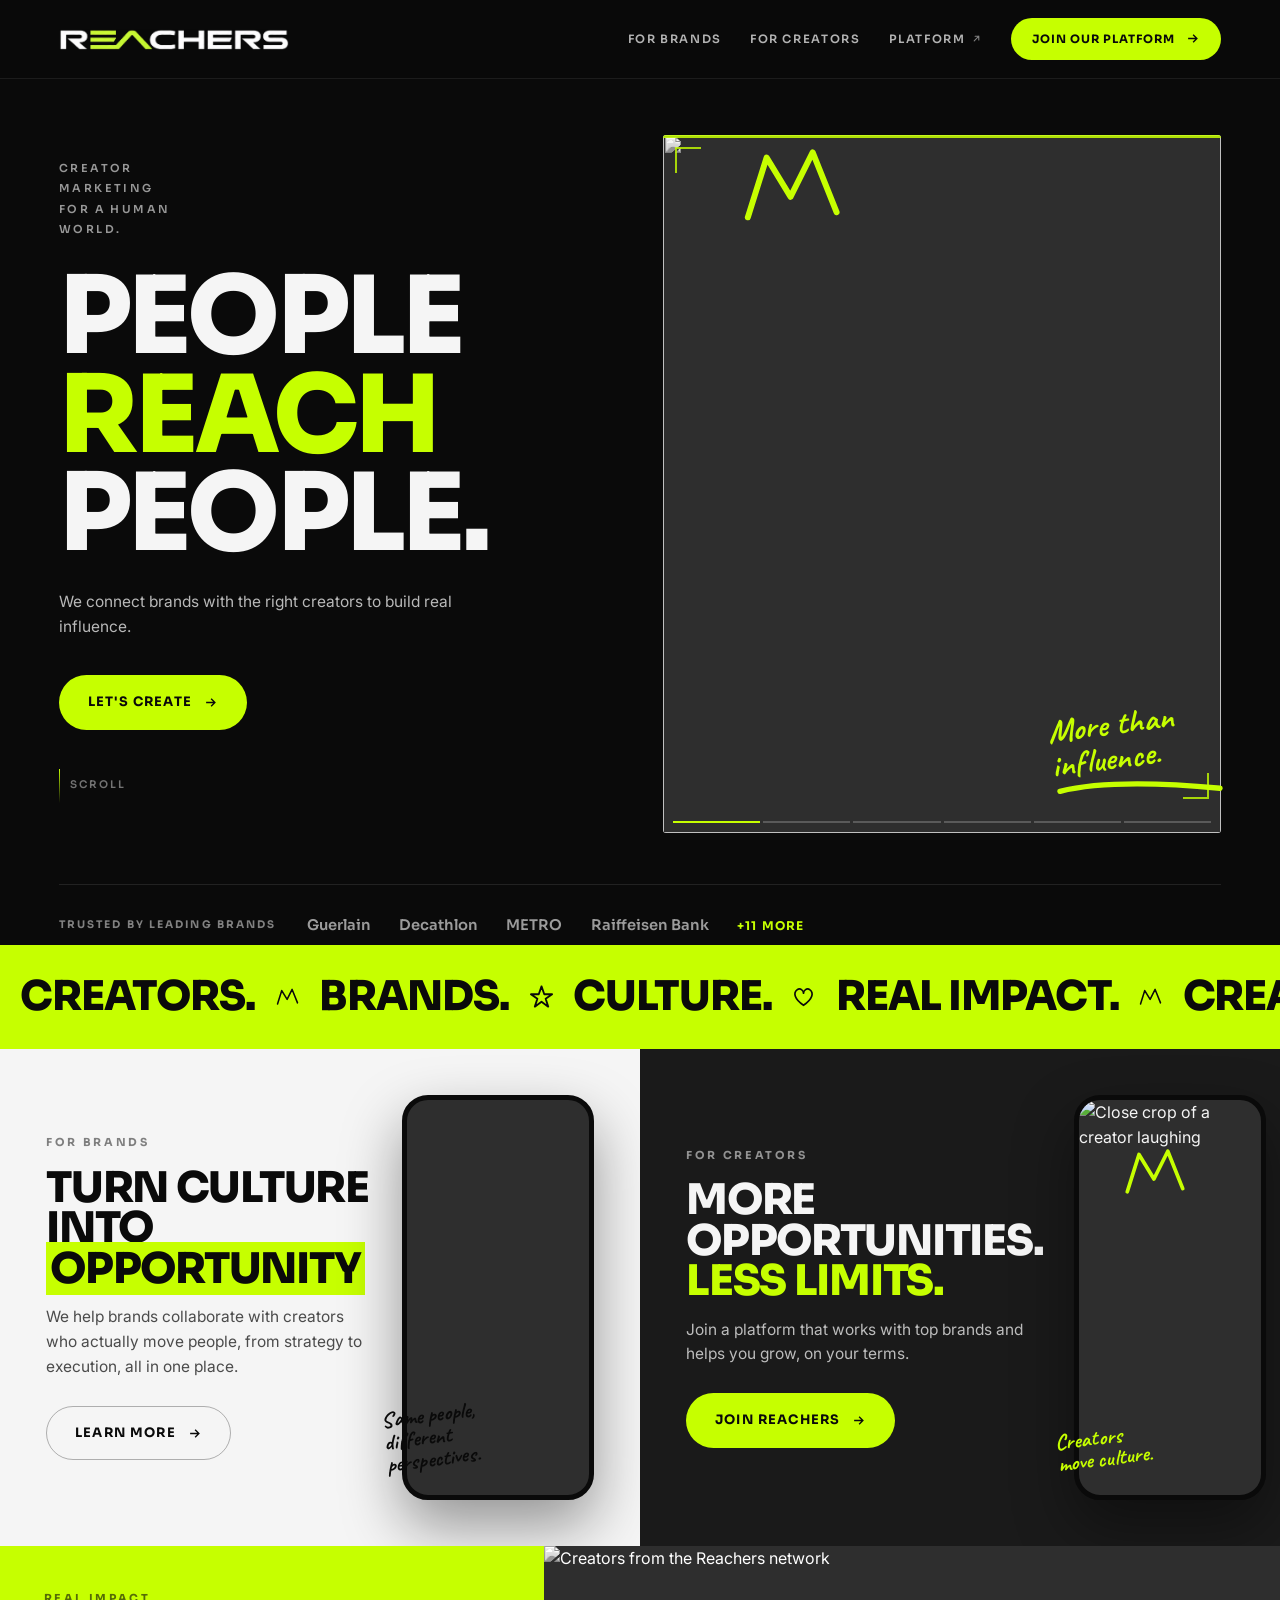
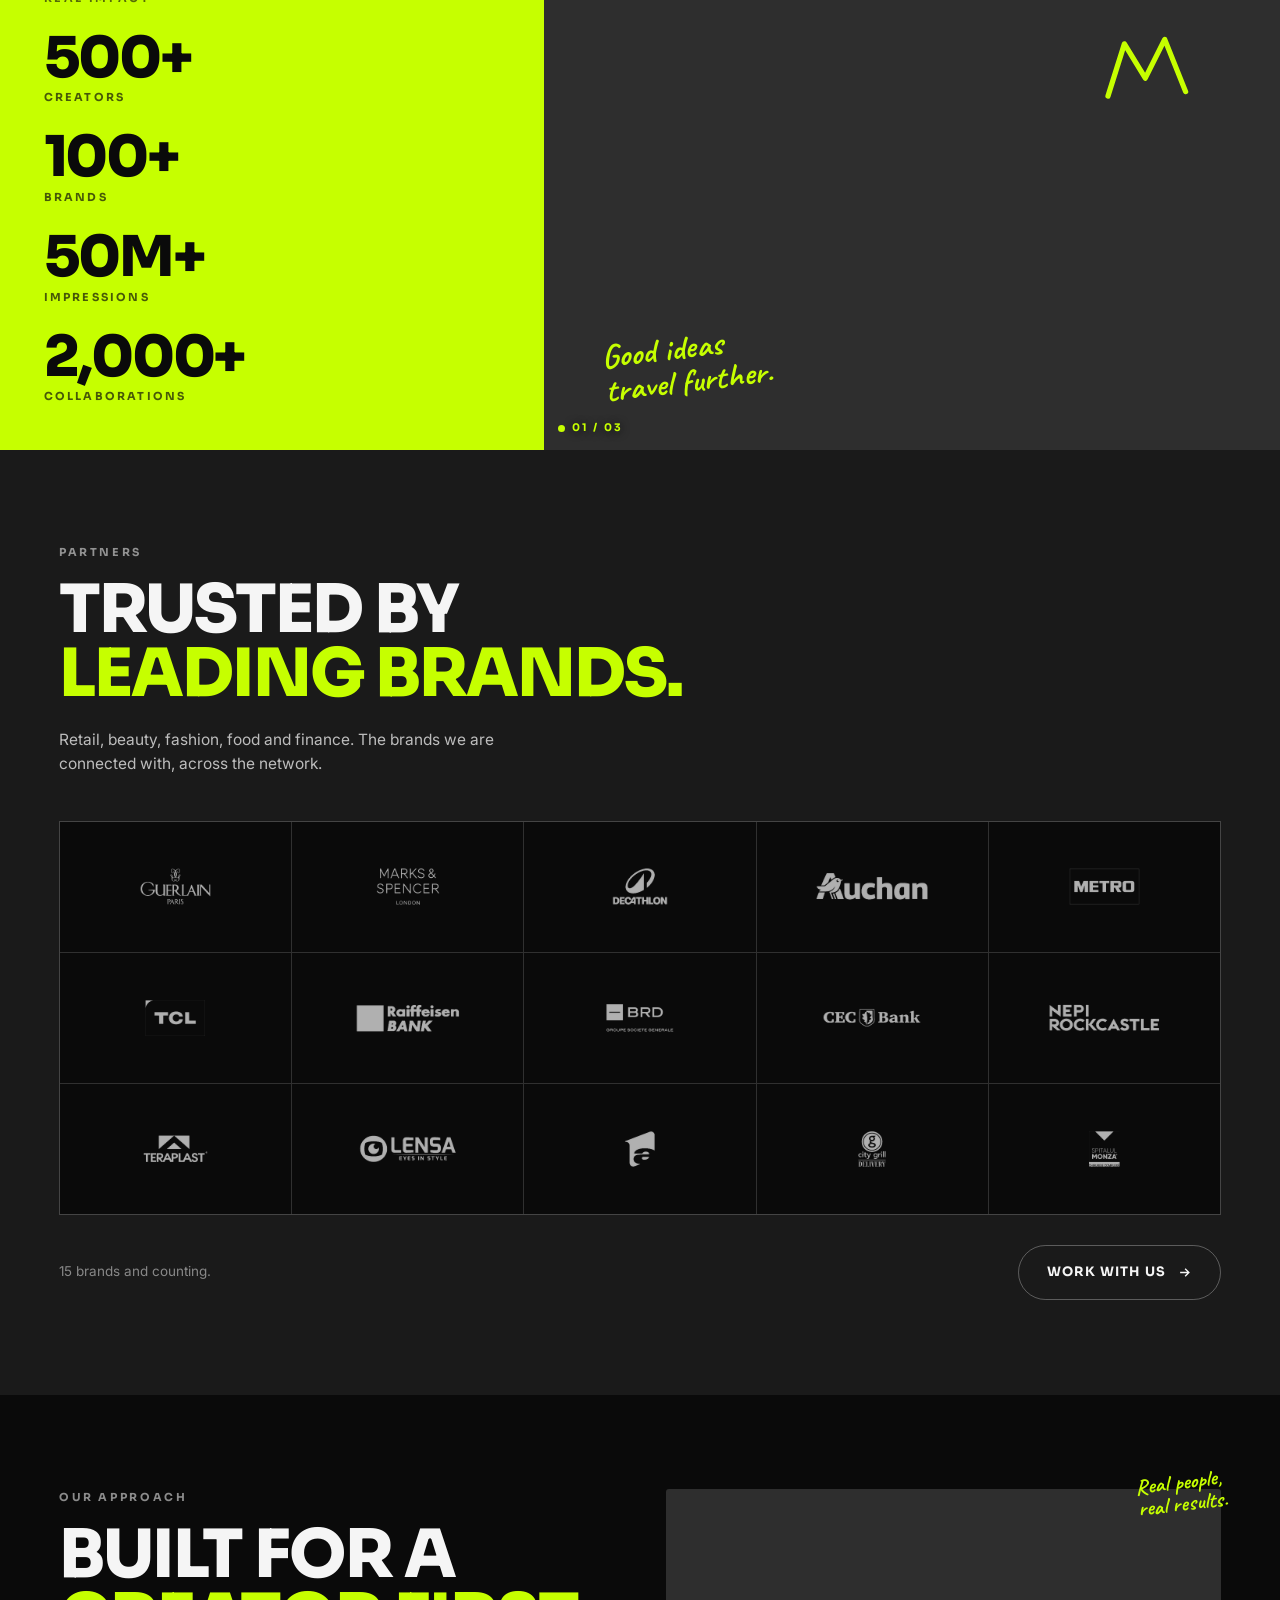
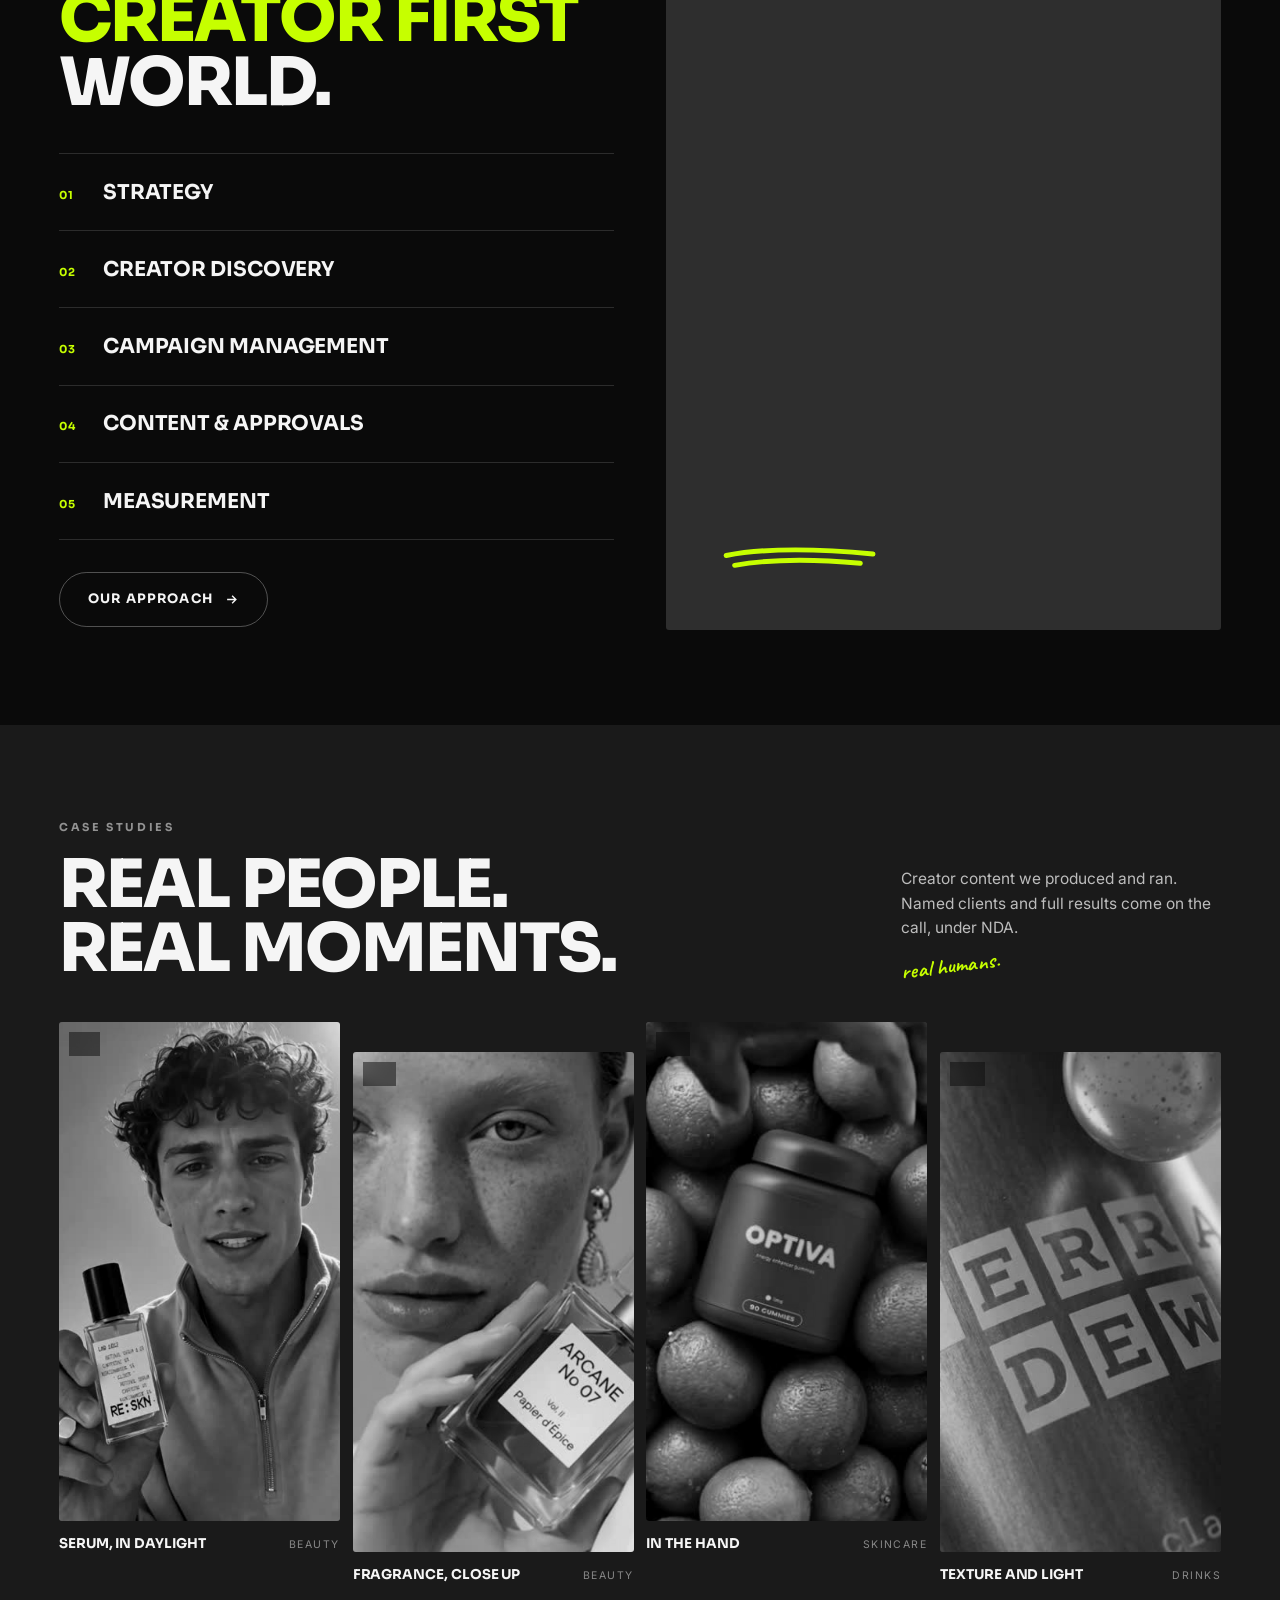
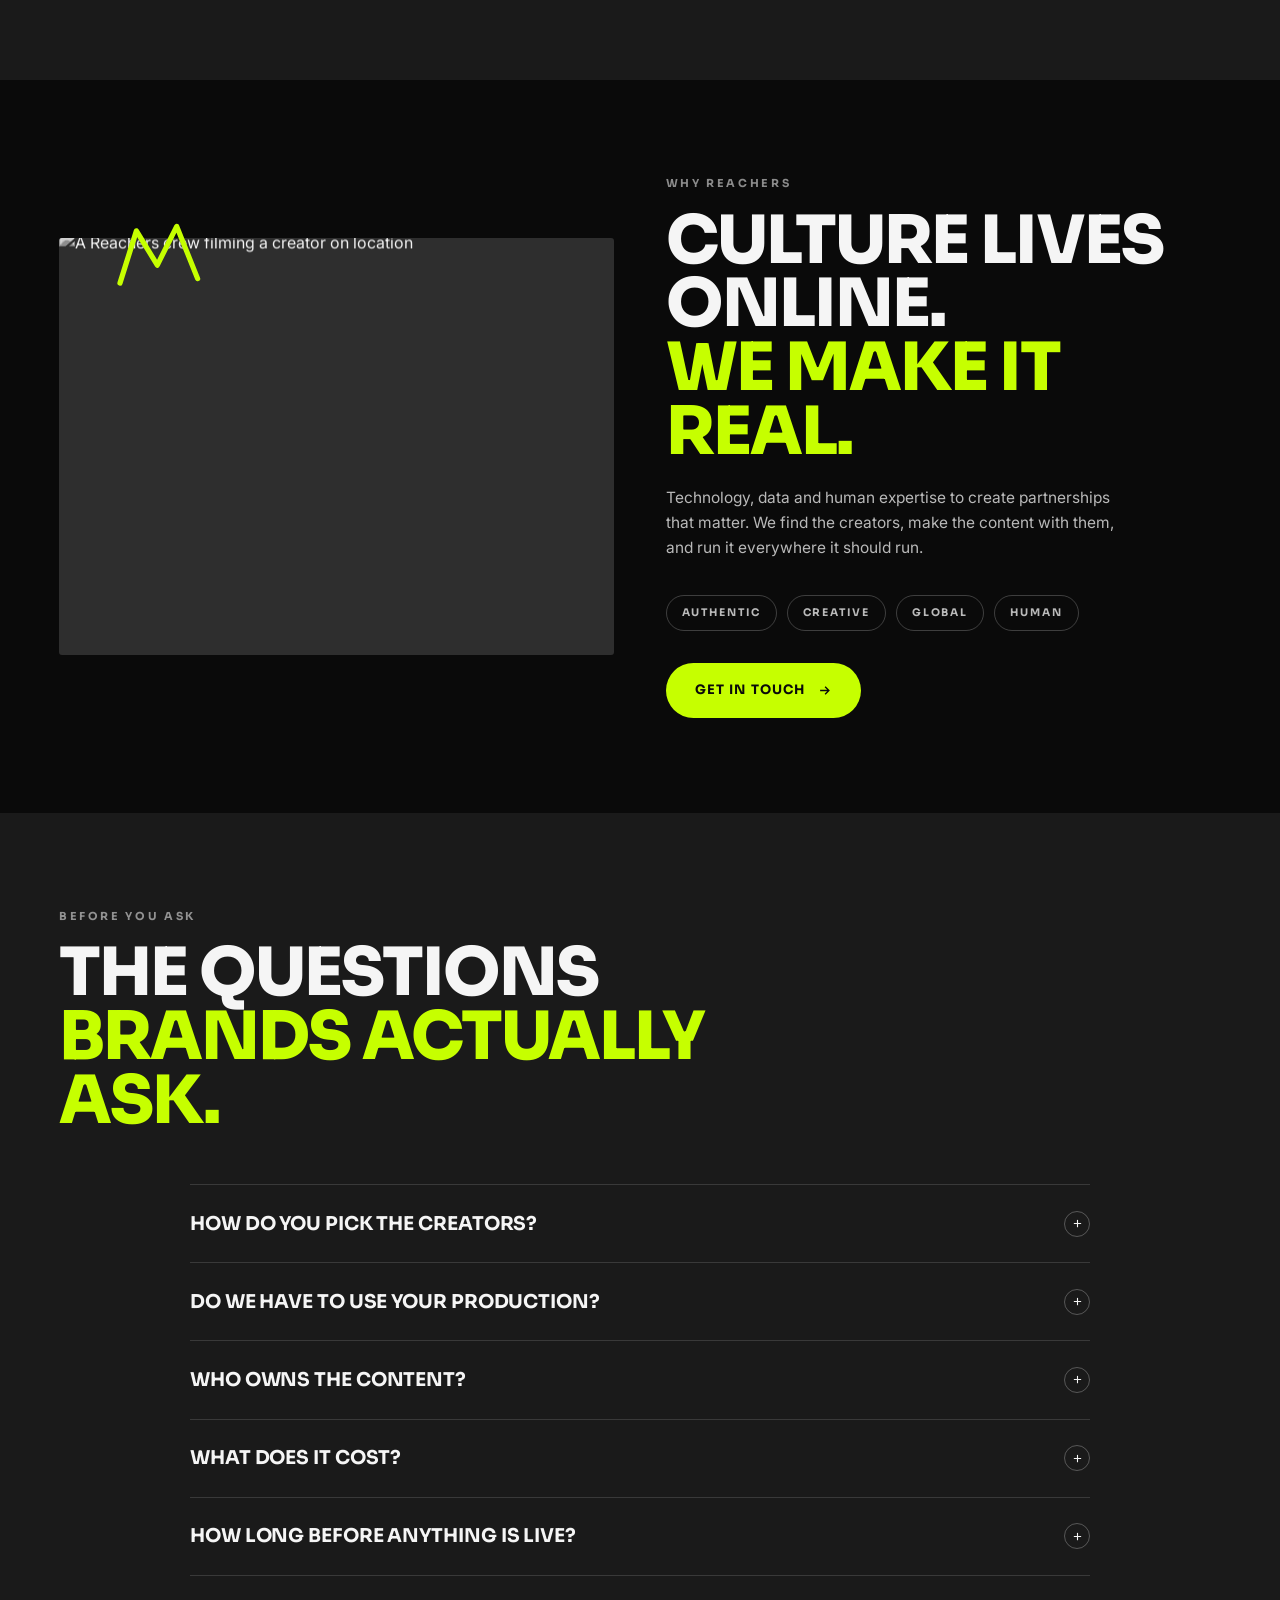
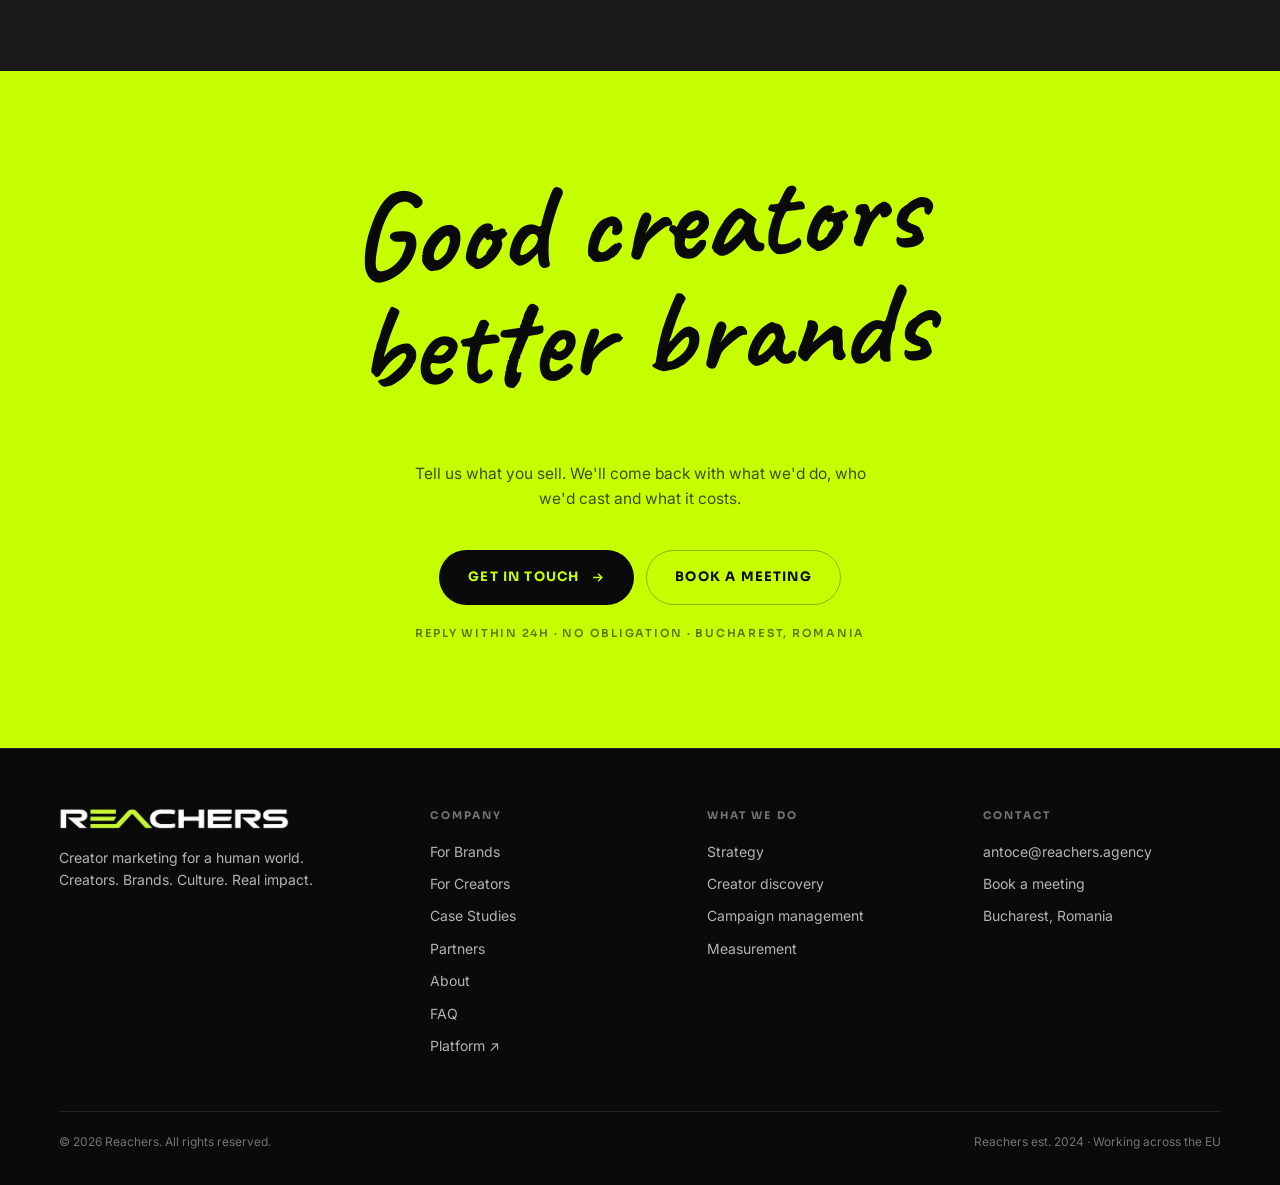
==== commit 73a86b4c: "Add files via upload" ====
--- a/index.html
+++ b/index.html
@@ -30,7 +30,7 @@
 <link rel="preconnect" href="https://fonts.googleapis.com">
 <link rel="preconnect" href="https://fonts.gstatic.com" crossorigin>
 <link href="https://fonts.googleapis.com/css2?family=Sora:wght@400;600;700;800&family=Inter:wght@400;500;600&family=Caveat:wght@600;700&display=swap" rel="stylesheet">
-<link rel="stylesheet" href="assets/reachers.css?v=8">
+<link rel="stylesheet" href="assets/reachers.css?v=9">
 </head>
 <body>
 
--- a/assets/reachers.css
+++ b/assets/reachers.css
@@ -99,16 +99,22 @@
    BUTTONS
    ========================================================================== */
 .btn{
-  display:inline-flex;align-items:center;gap:11px;
+  display:inline-flex;align-items:center;justify-content:center;gap:11px;
   font-family:var(--sora);font-weight:700;font-size:13px;
-  letter-spacing:.09em;text-transform:uppercase;
+  letter-spacing:.09em;text-transform:uppercase;white-space:nowrap;
   padding:16px 28px;border-radius:100px;border:1.5px solid transparent;
   background:var(--green);color:var(--black);
   transition:transform .2s var(--e),background .2s,color .2s,border-color .2s;
   cursor:pointer;
 }
 .btn:hover{transform:translateY(-2px)}
-.btn svg{width:15px;height:15px;stroke:currentColor;stroke-width:2.2;fill:none}
+.btn svg{width:15px;height:15px;flex:0 0 auto;stroke:currentColor;stroke-width:2.2;fill:none}
+/* A label made of two text runs becomes two flex items, so the gap meant for
+   the arrow opened up mid-label as well and "Join our platform" read as two
+   separate words. Wrapping the words in one span leaves a single gap, before
+   the arrow. The negative margin takes back the sliver of letter-spacing
+   trailing the last capital, so the label sits optically centred. */
+.btnl{display:inline-block;margin-right:-.09em}
 .btn.ghost{background:transparent;color:var(--off);border-color:rgba(245,245,245,.3)}
 .btn.ghost:hover{border-color:var(--green);color:var(--green)}
 .on-light .btn.ghost{color:var(--black);border-color:rgba(10,10,10,.3)}
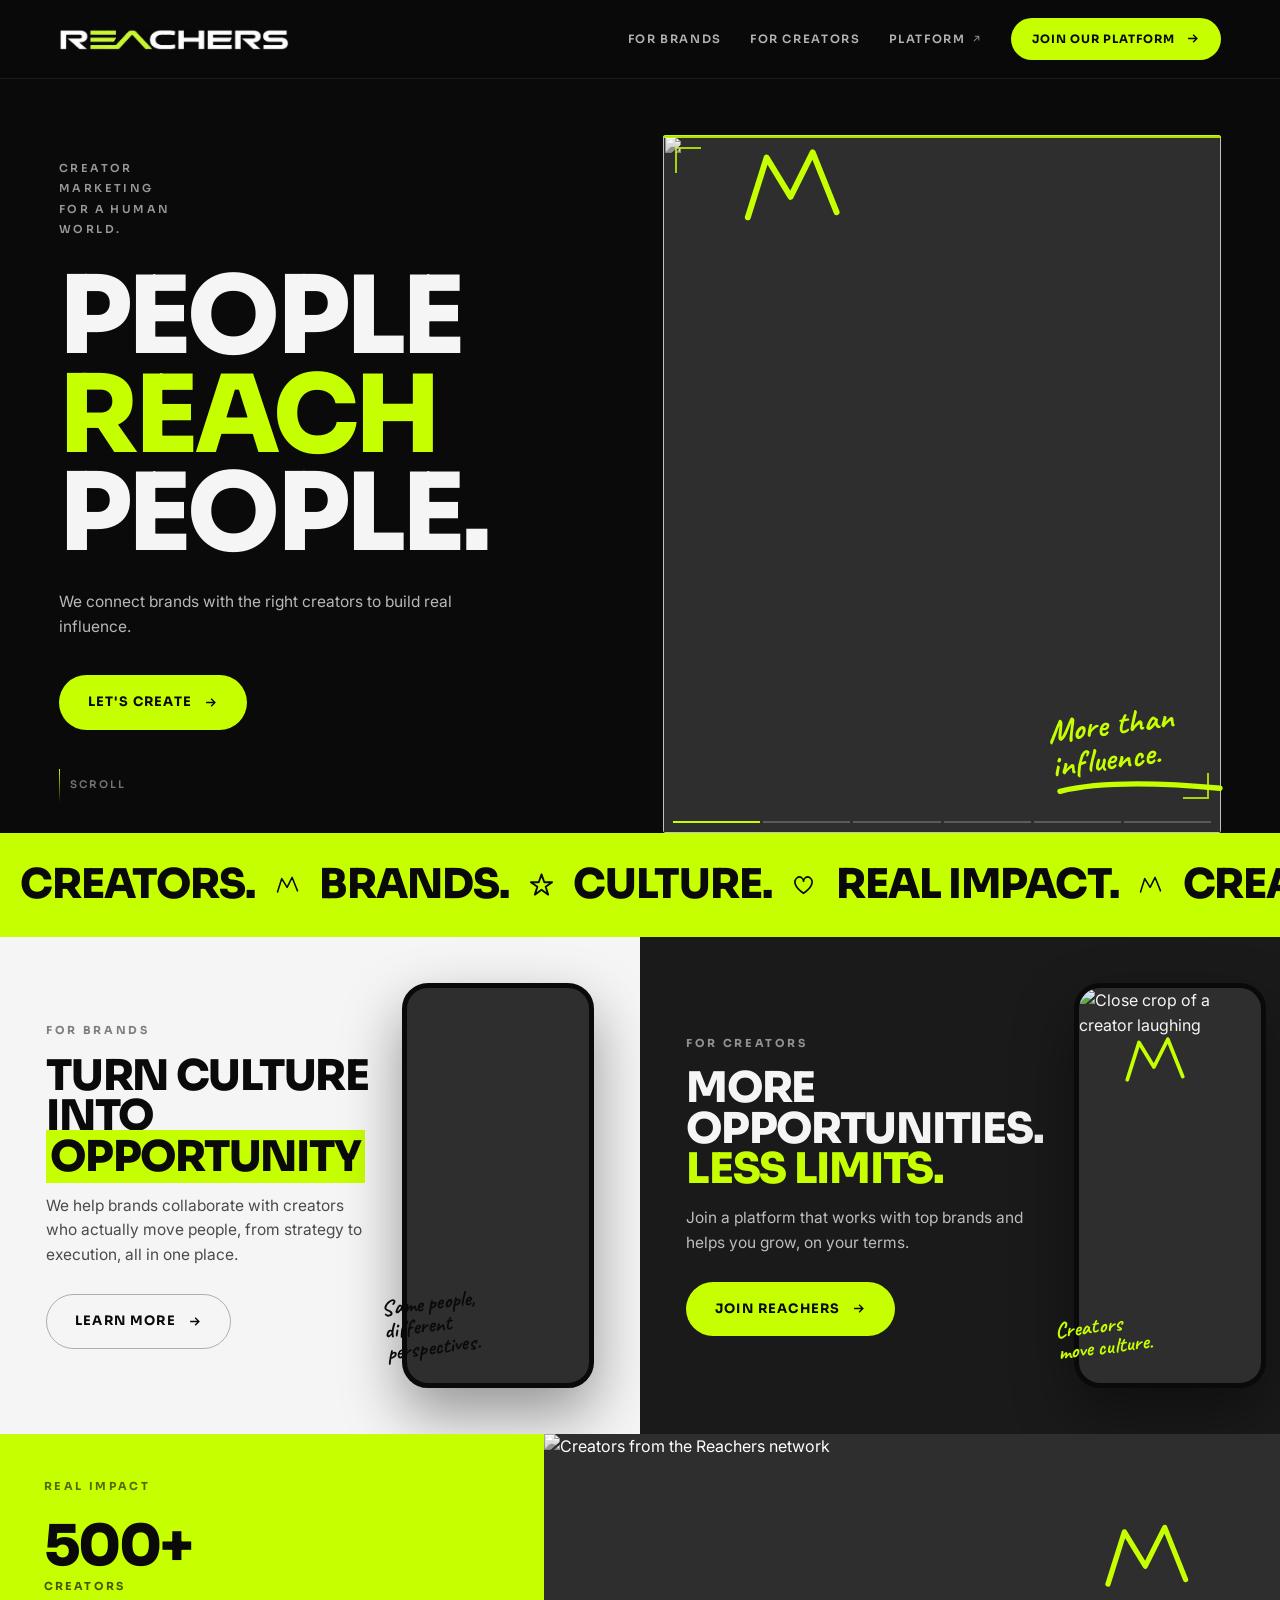
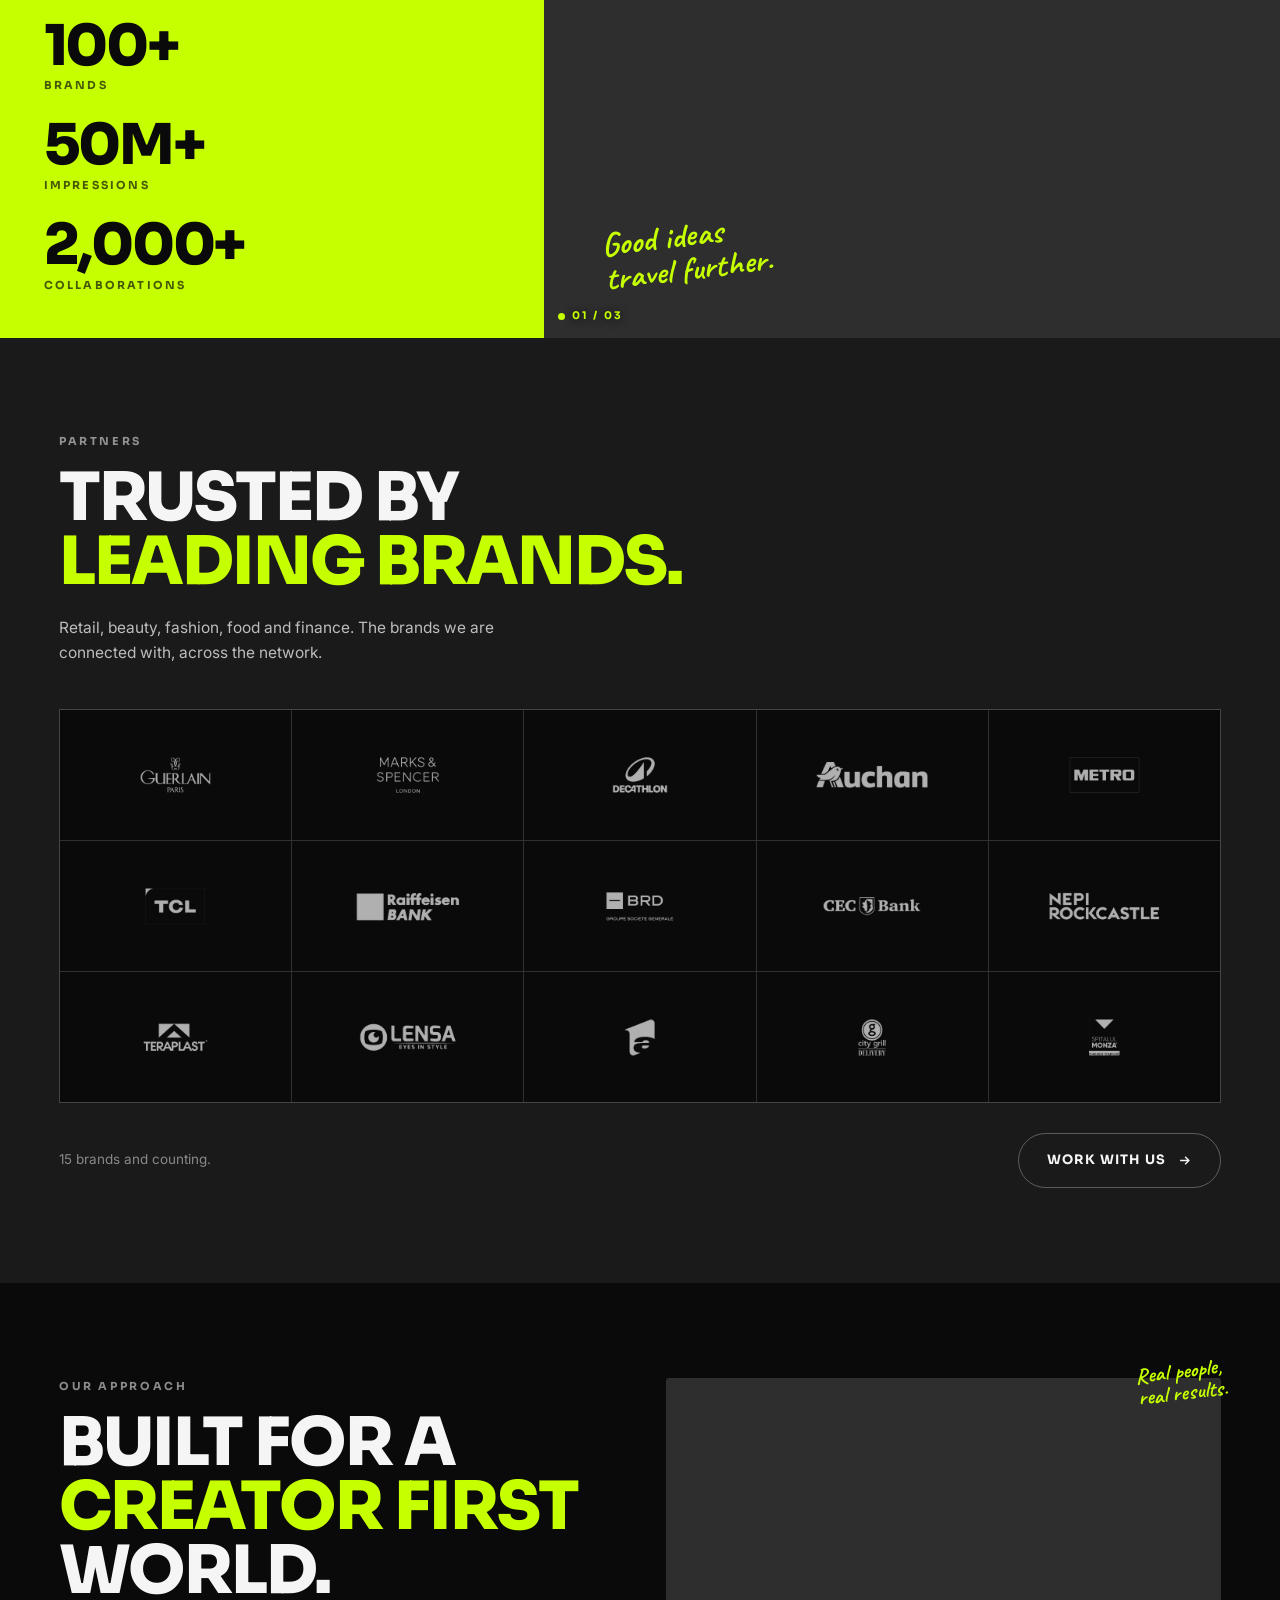
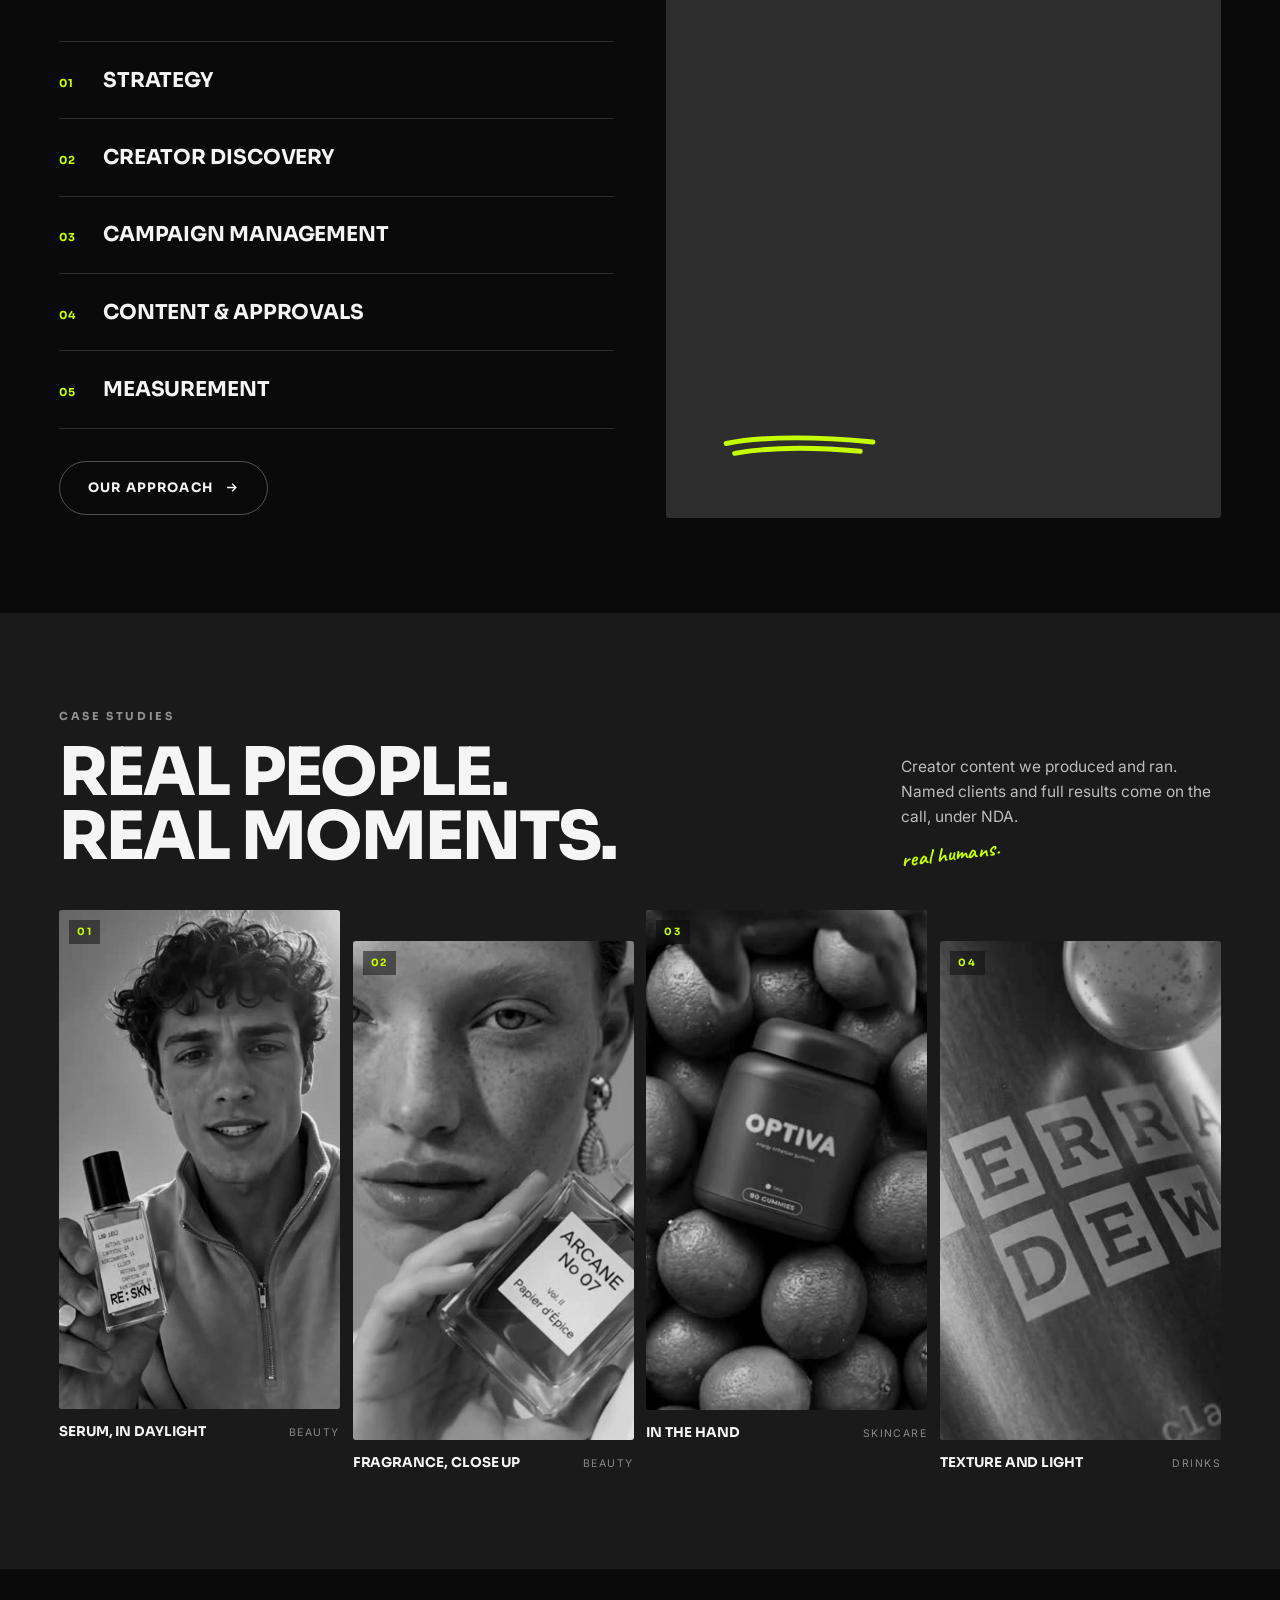
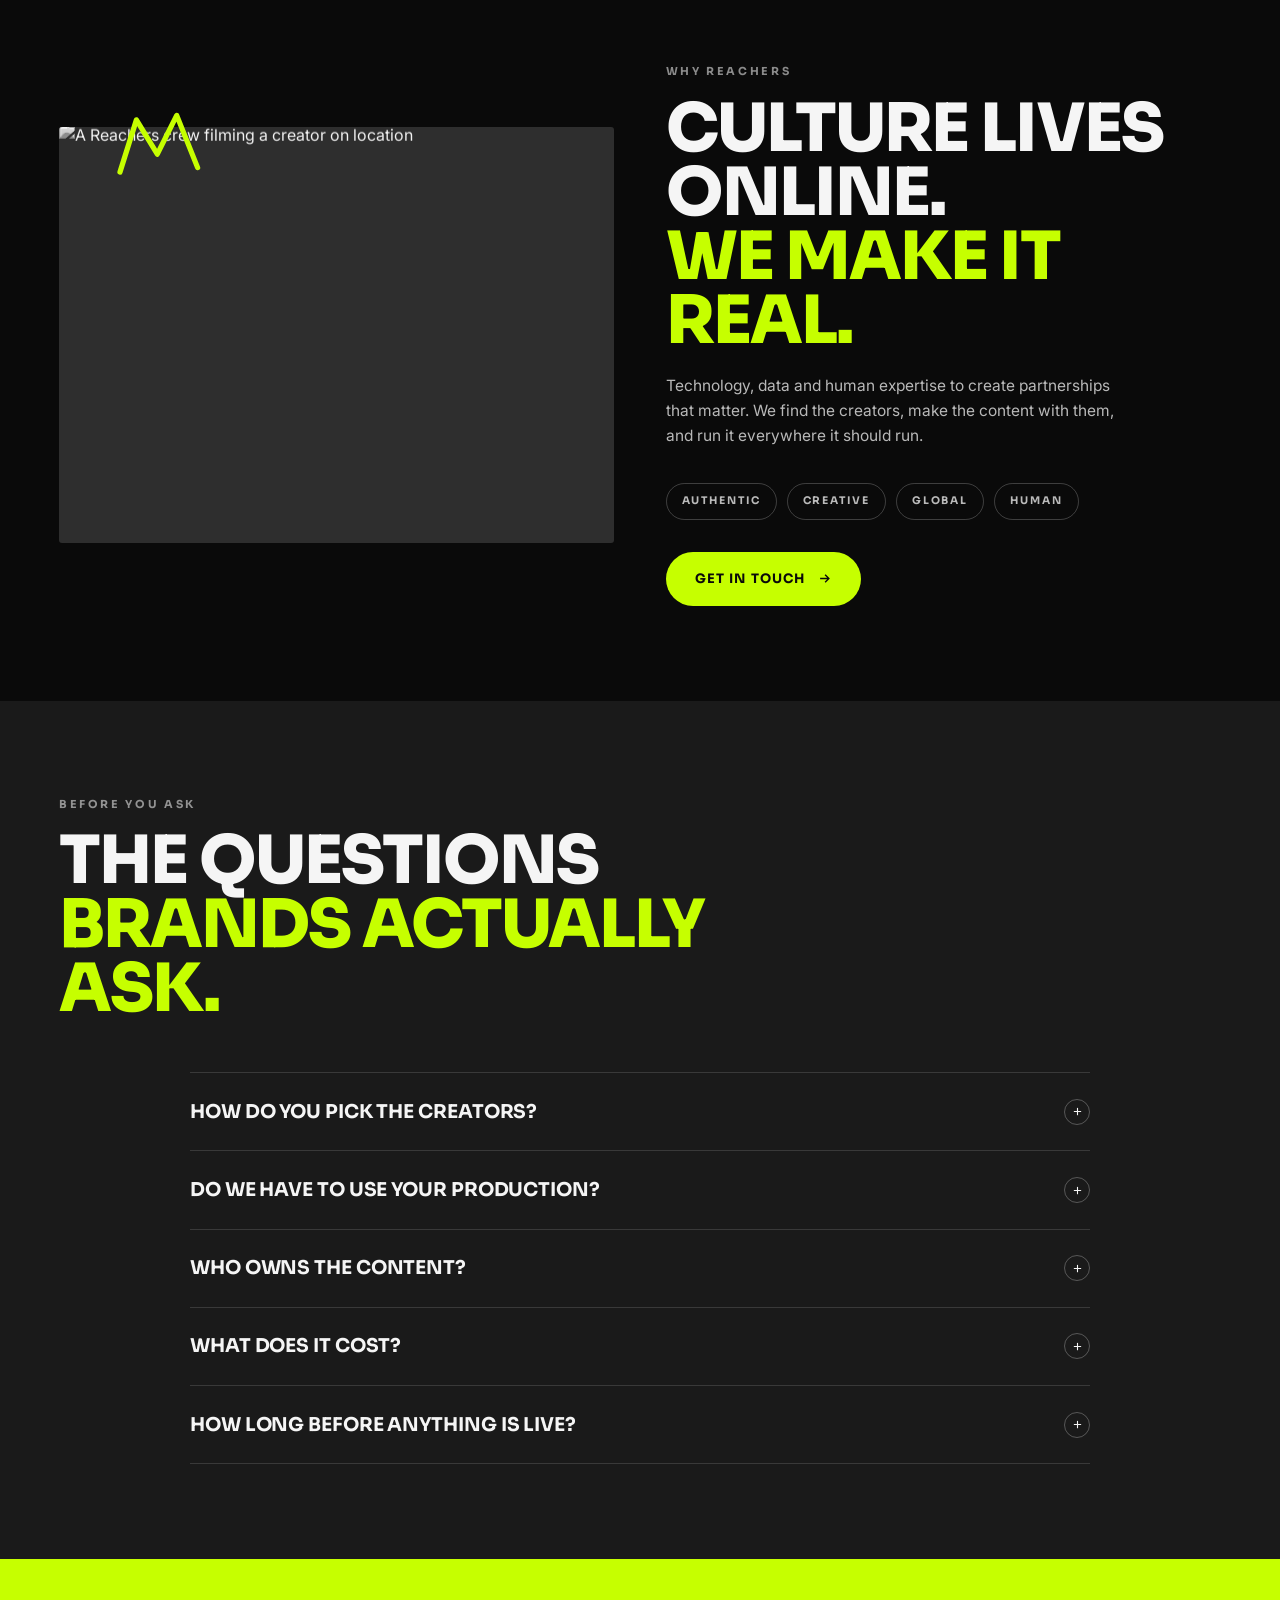
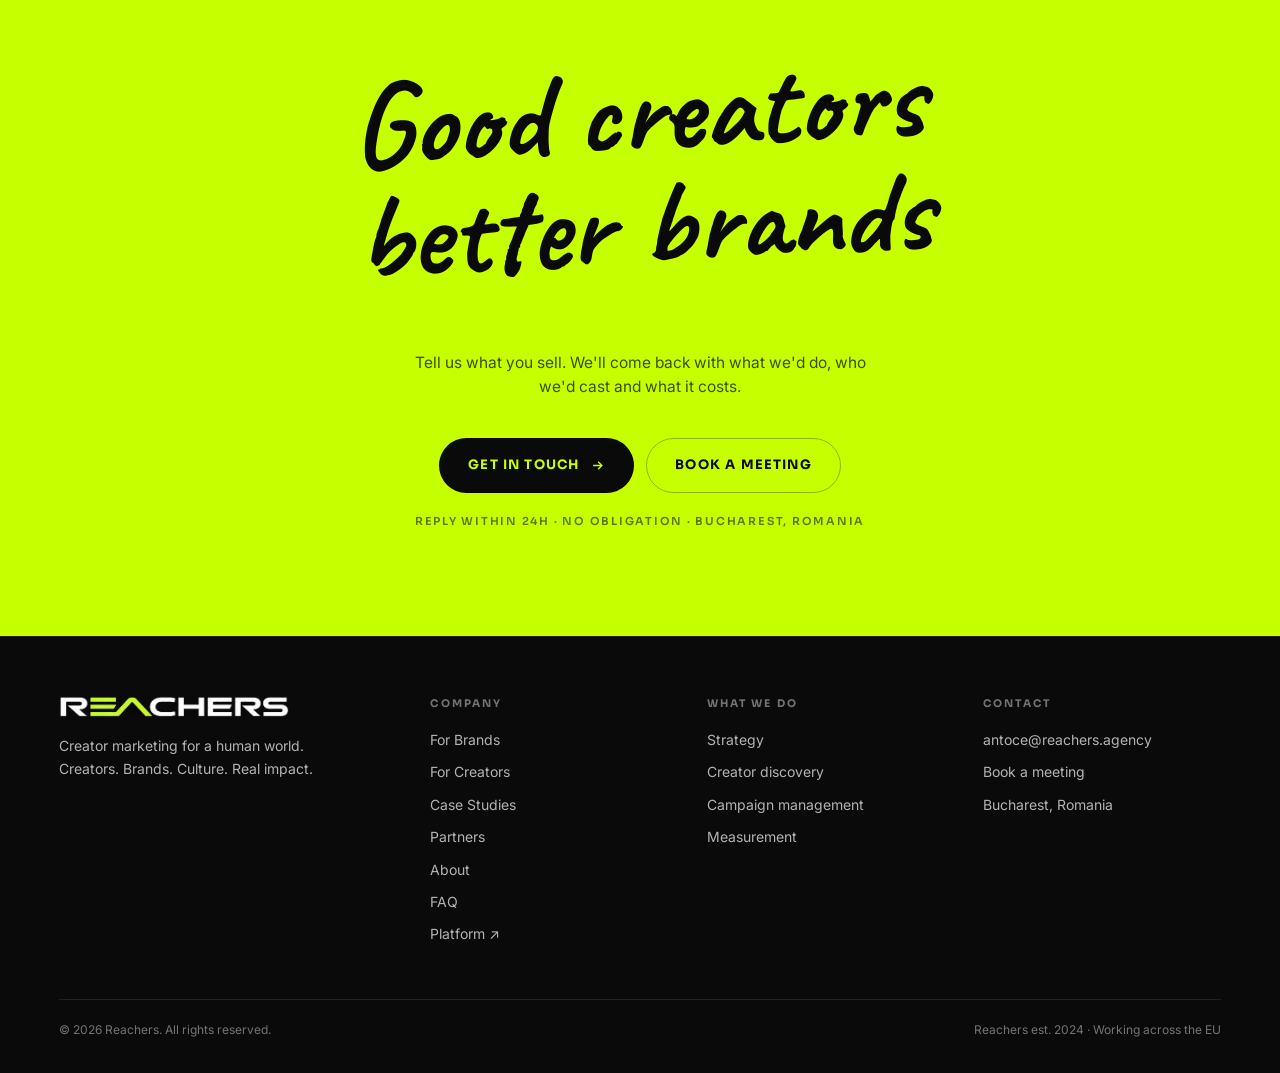
==== commit 2a35d5ff: "Add files via upload" ====
--- a/index.html
+++ b/index.html
@@ -148,15 +148,6 @@
       </div>
 
     </div>
-
-    <div class="trust" data-r>
-      <em>Trusted by leading brands</em>
-      <div class="trustnames">
-        <span>Guerlain</span><span>Decathlon</span><span>METRO</span><span>Raiffeisen Bank</span>
-        <a href="#partners" style="color:var(--green);font-family:var(--sora);font-weight:700;
-           font-size:12px;letter-spacing:.1em;text-transform:uppercase">+11 more</a>
-      </div>
-    </div>
   </div>
 </section>
 
--- a/assets/reachers.css
+++ b/assets/reachers.css
@@ -165,6 +165,9 @@
   .navlinks .btn.sm{padding:10px 15px;font-size:11px;gap:0}
   .navlinks .btn.sm svg{display:none}
   .ctamore{display:none}
+  /* with no arrow to sit against, the tracking trim would pull the label a
+     pixel off centre, so give it back */
+  .navlinks .btn.sm .btnl{margin-right:0}
 }
 
 /* full-screen menu */
